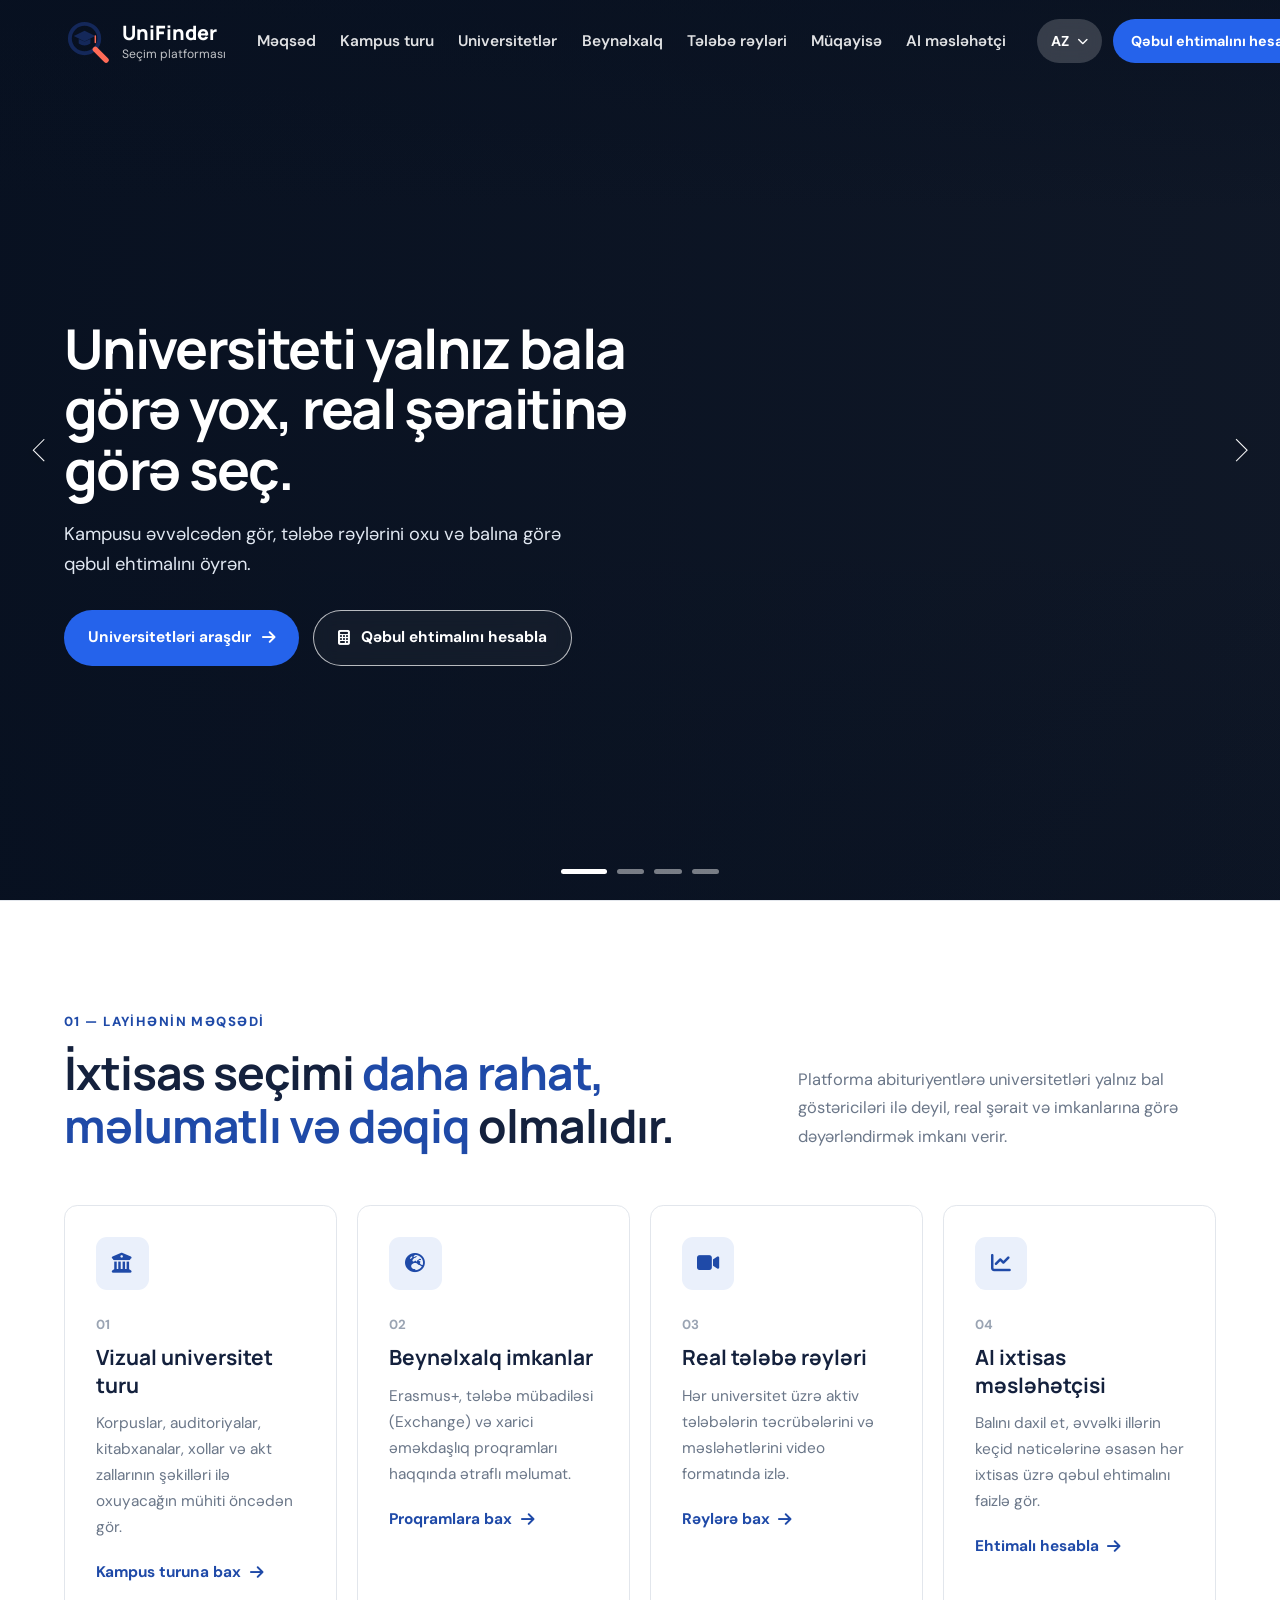
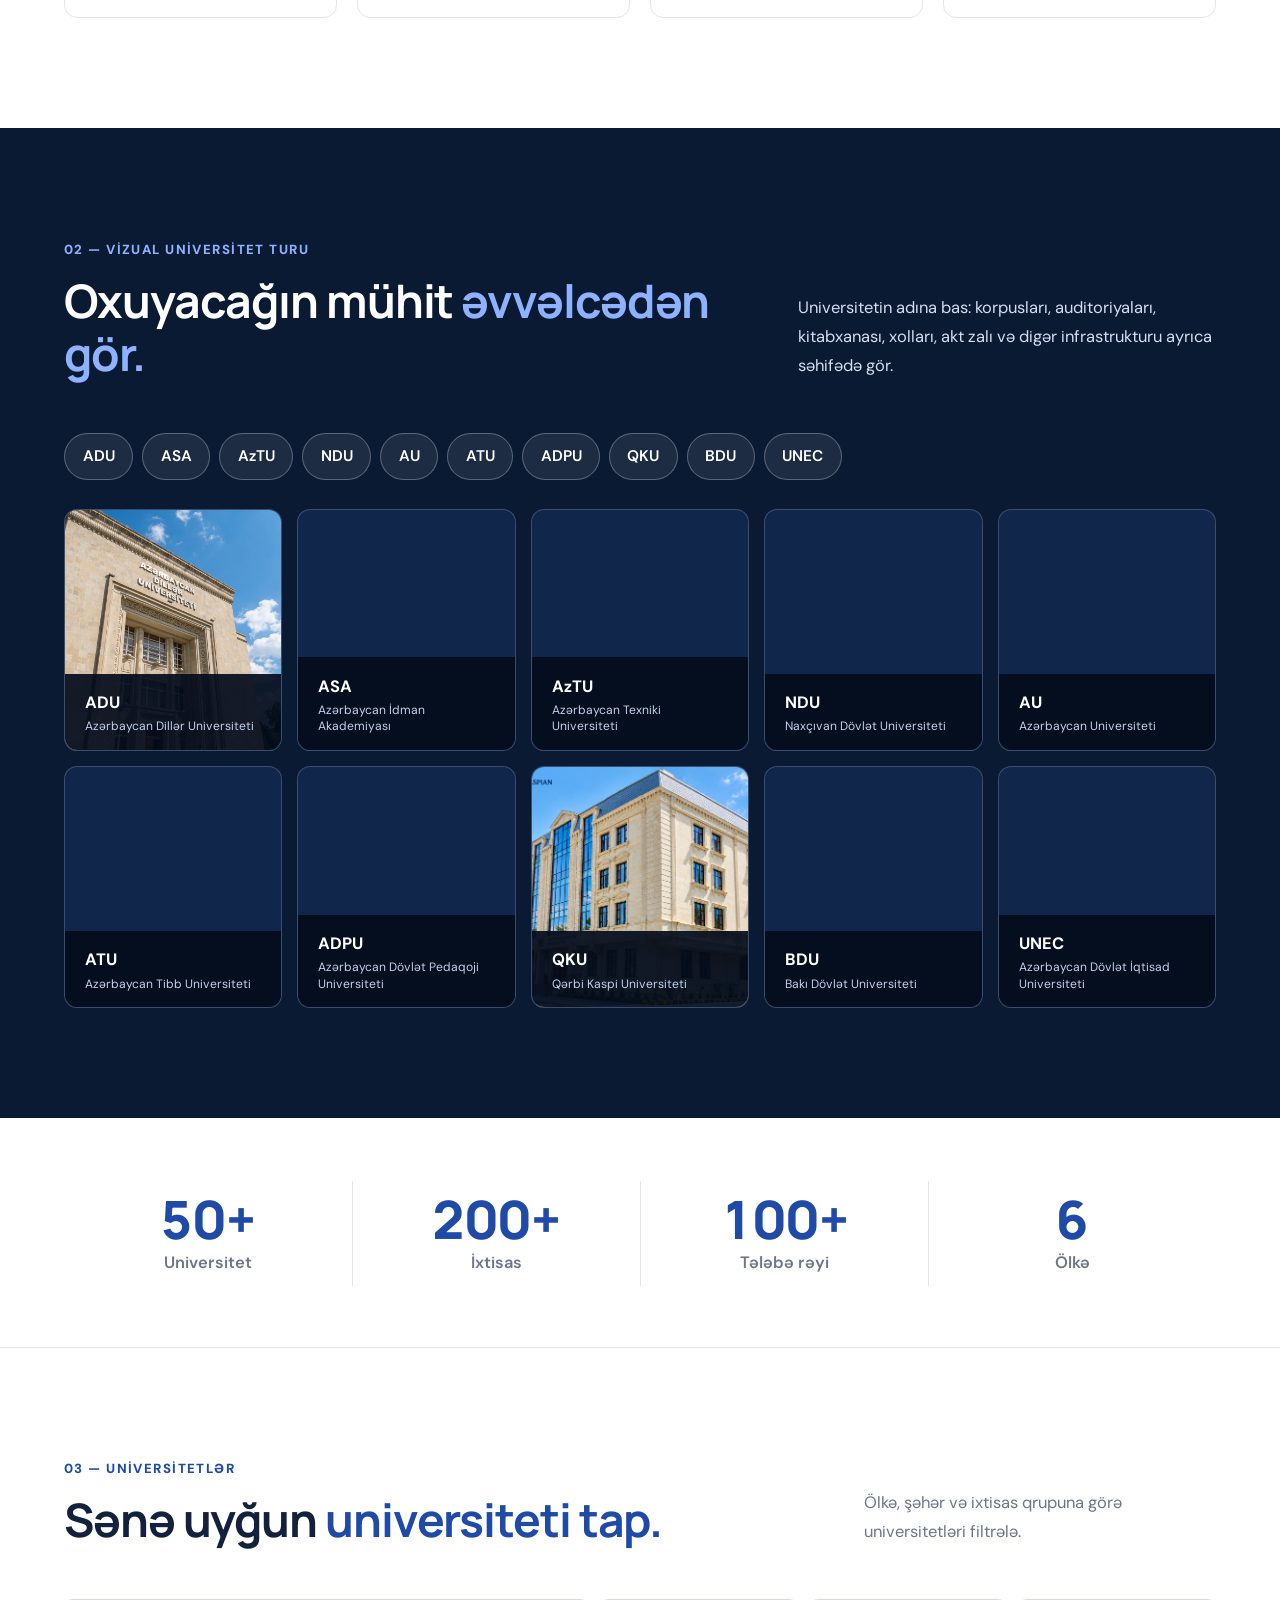
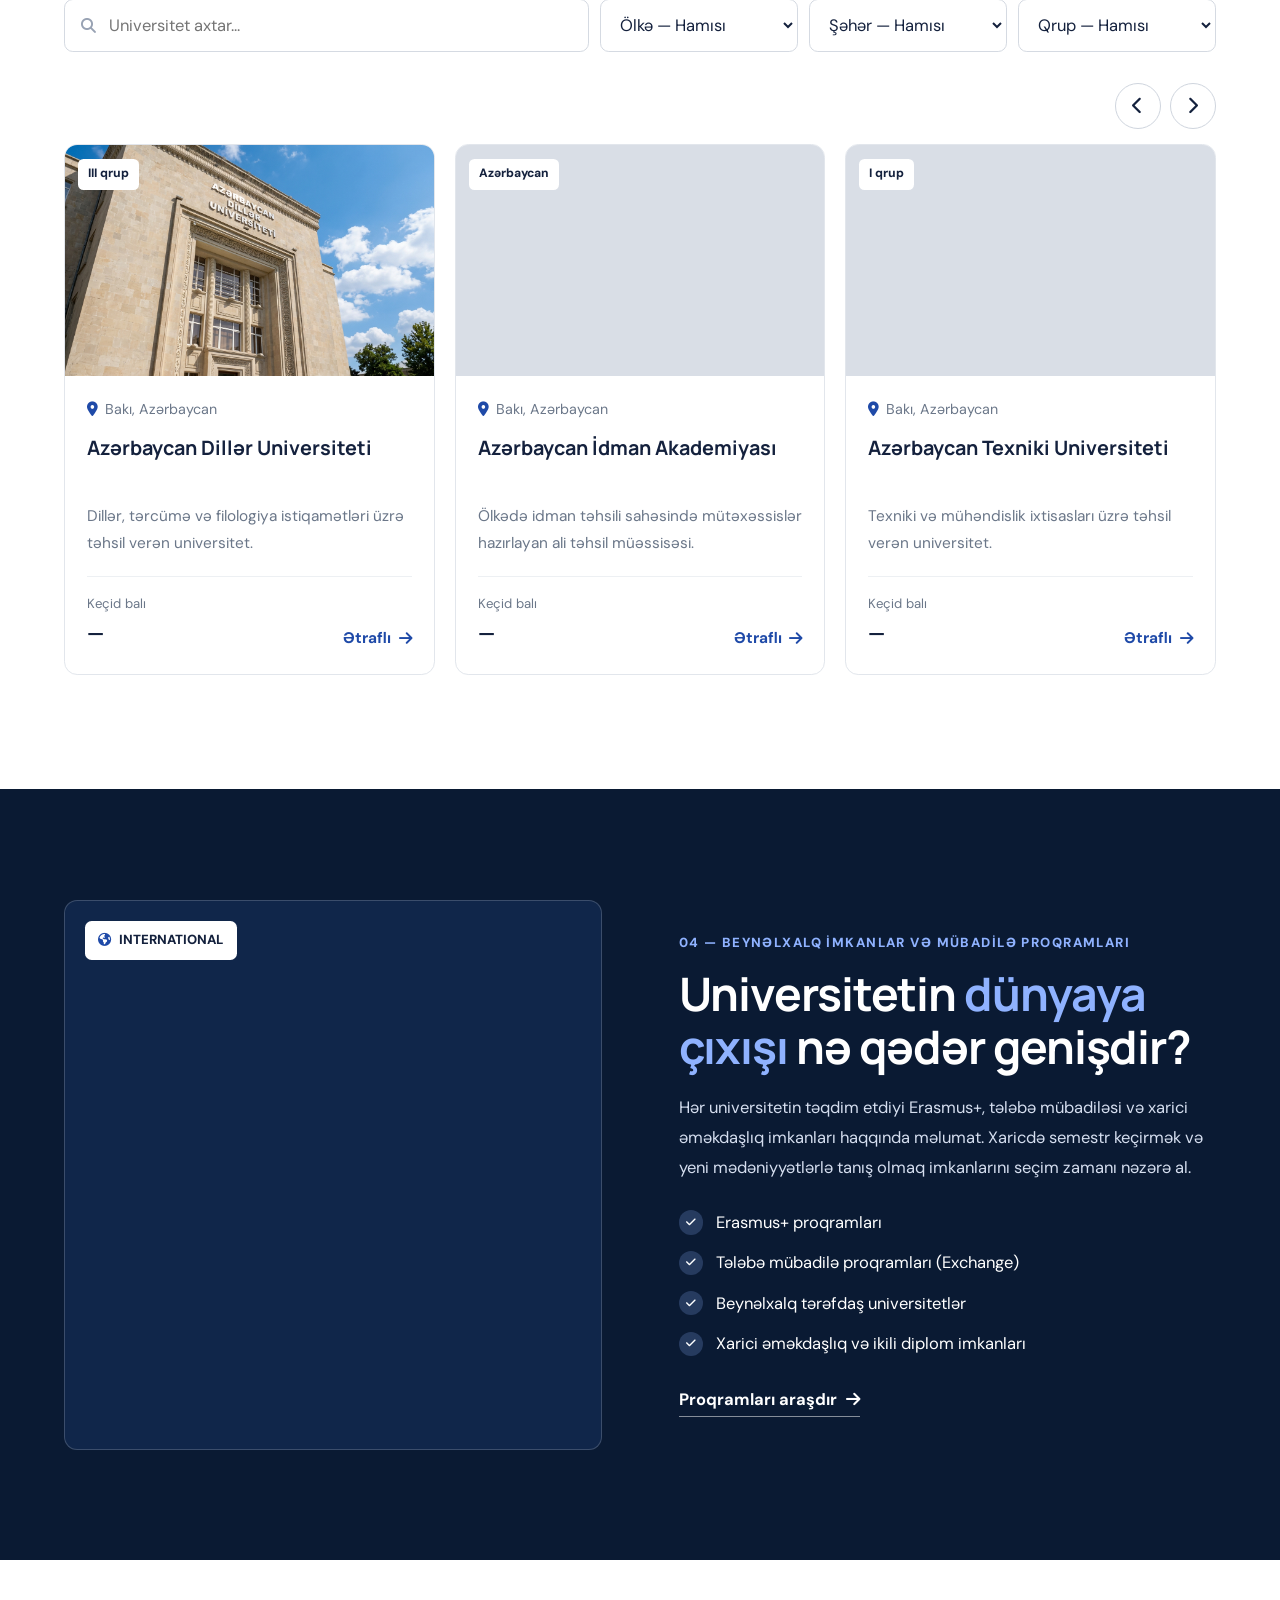
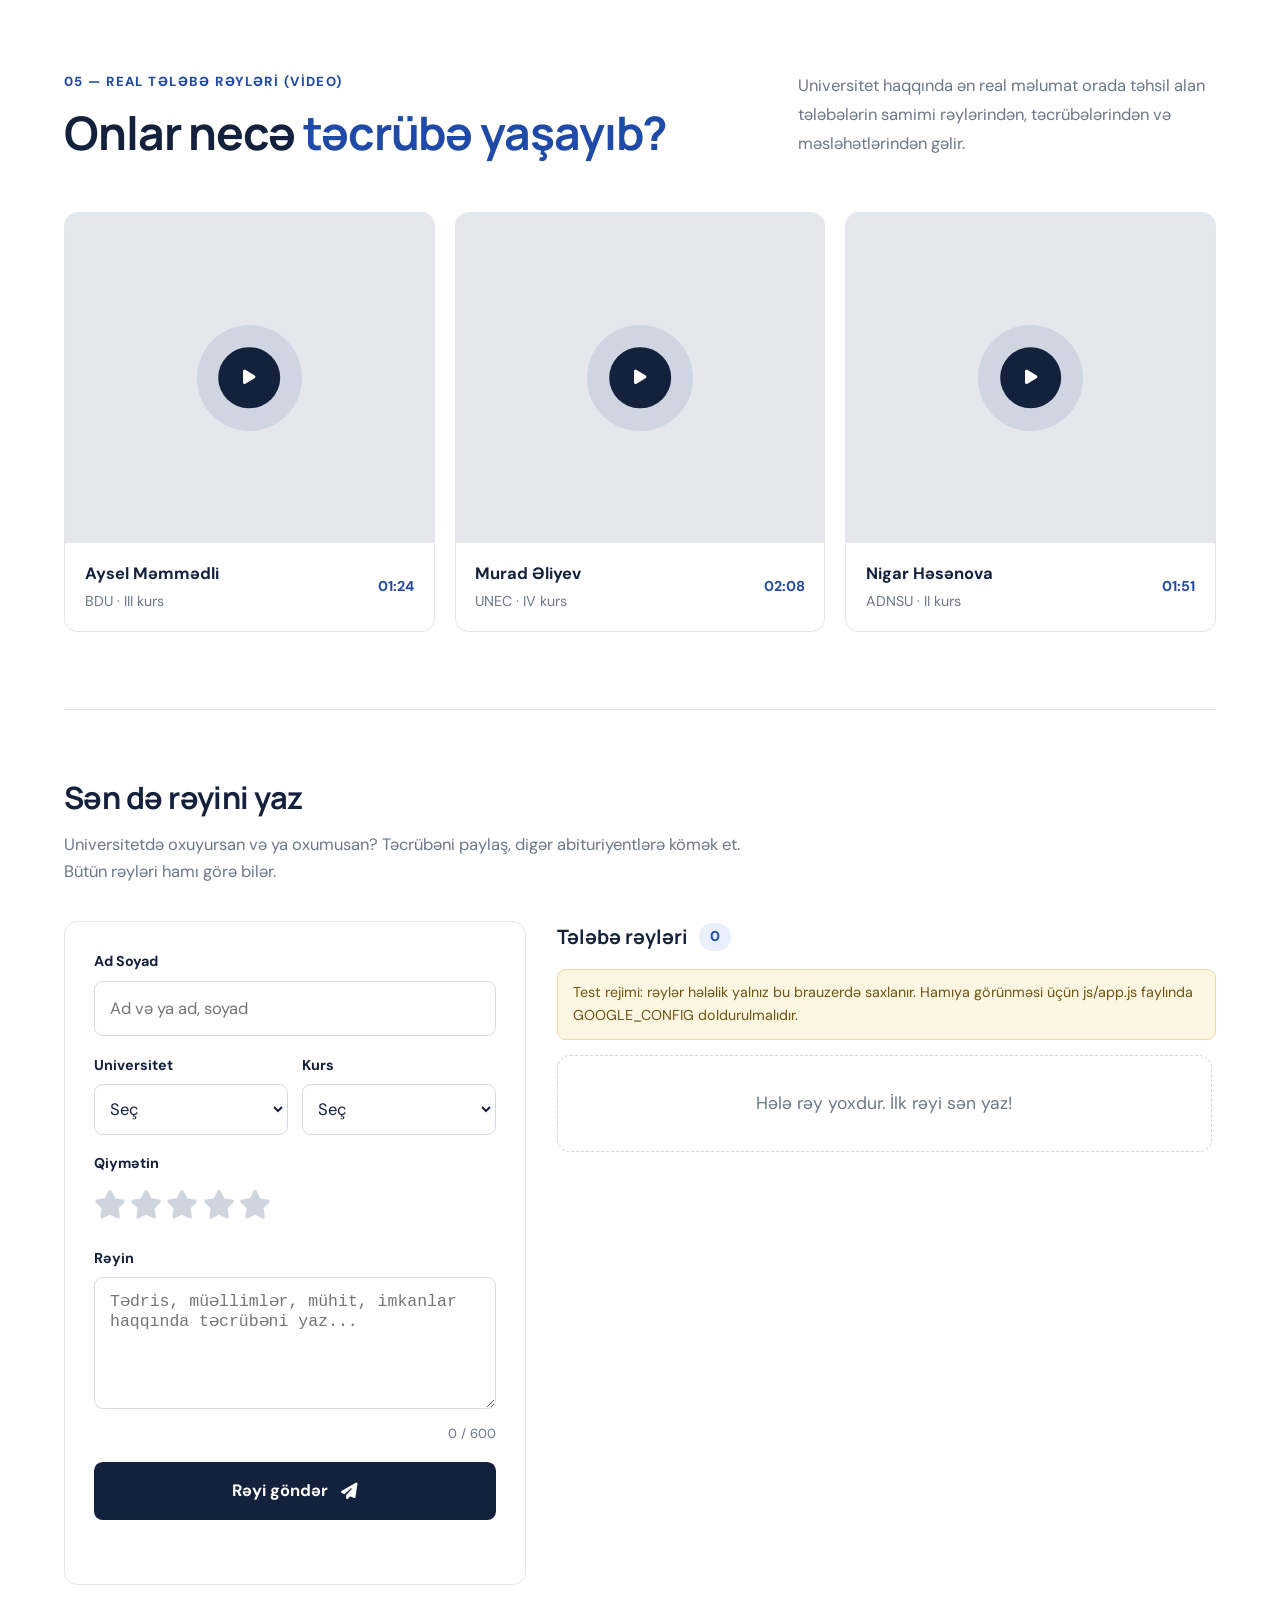
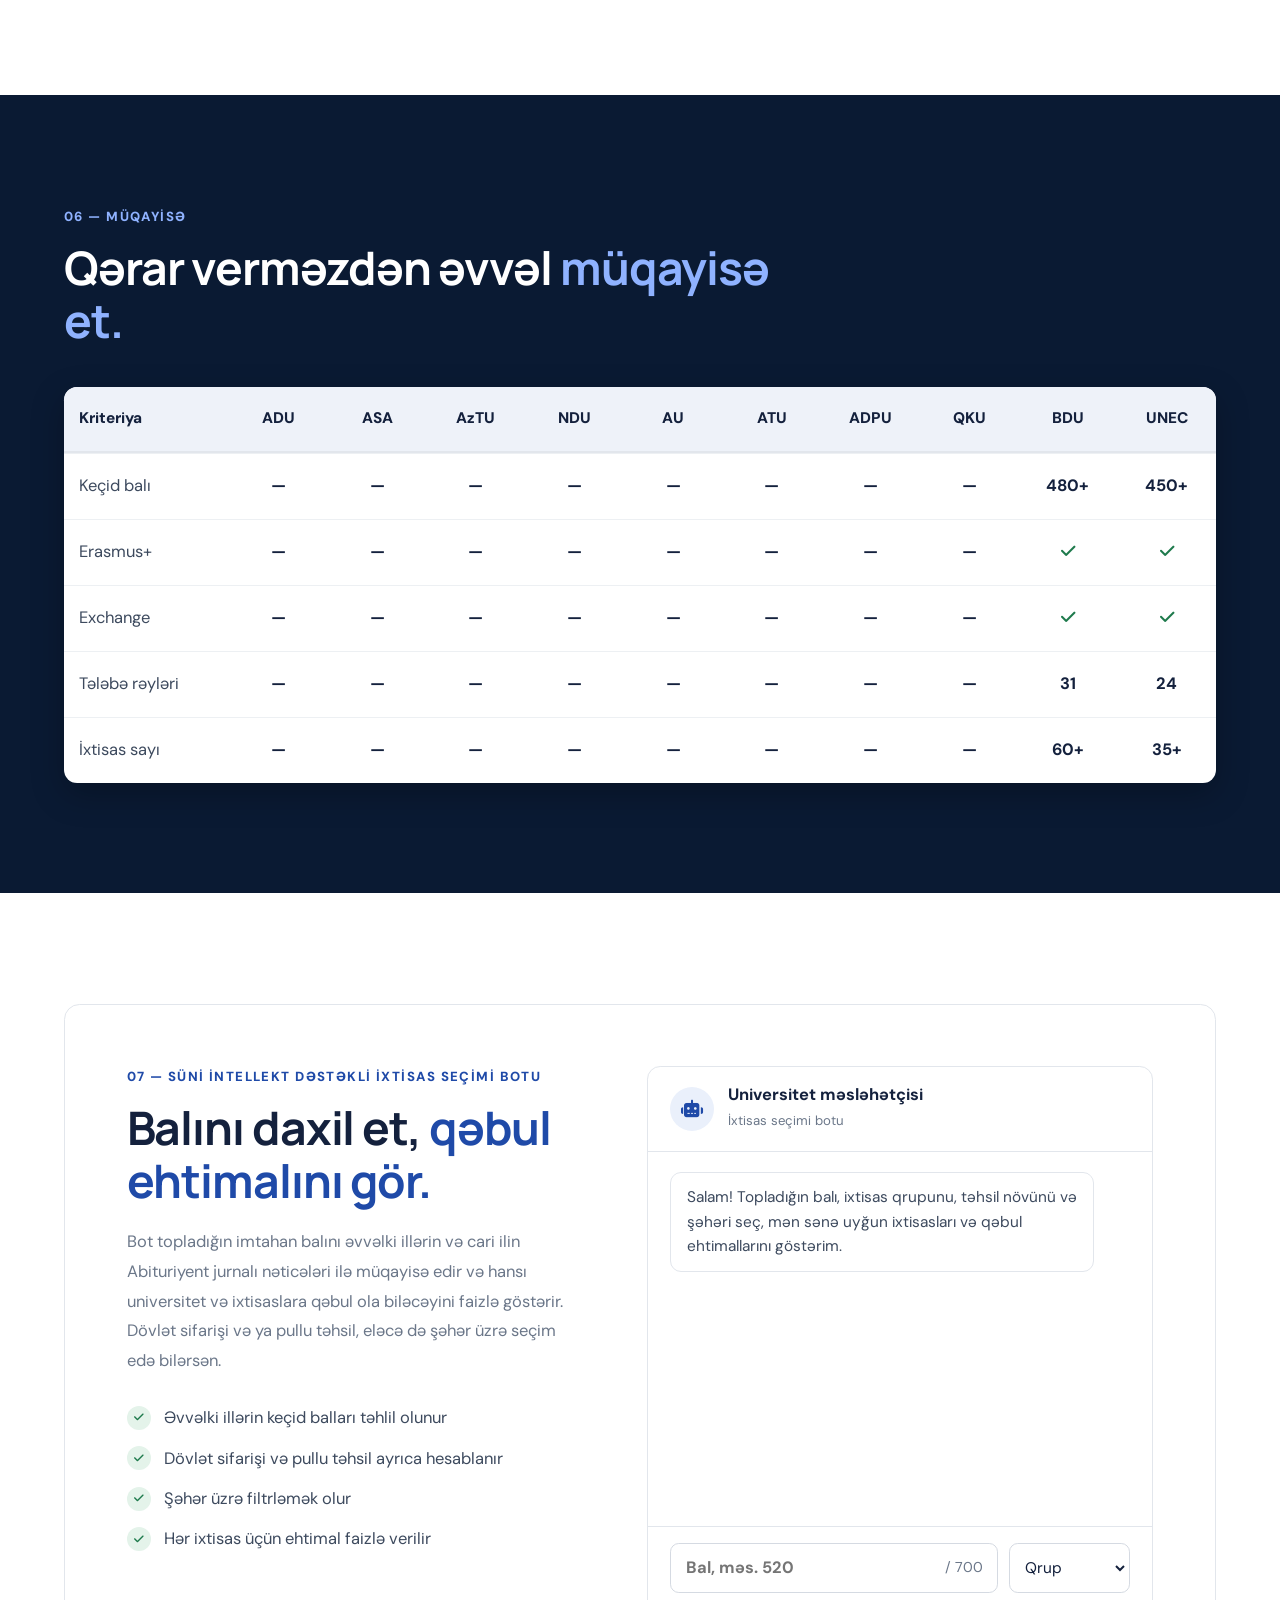
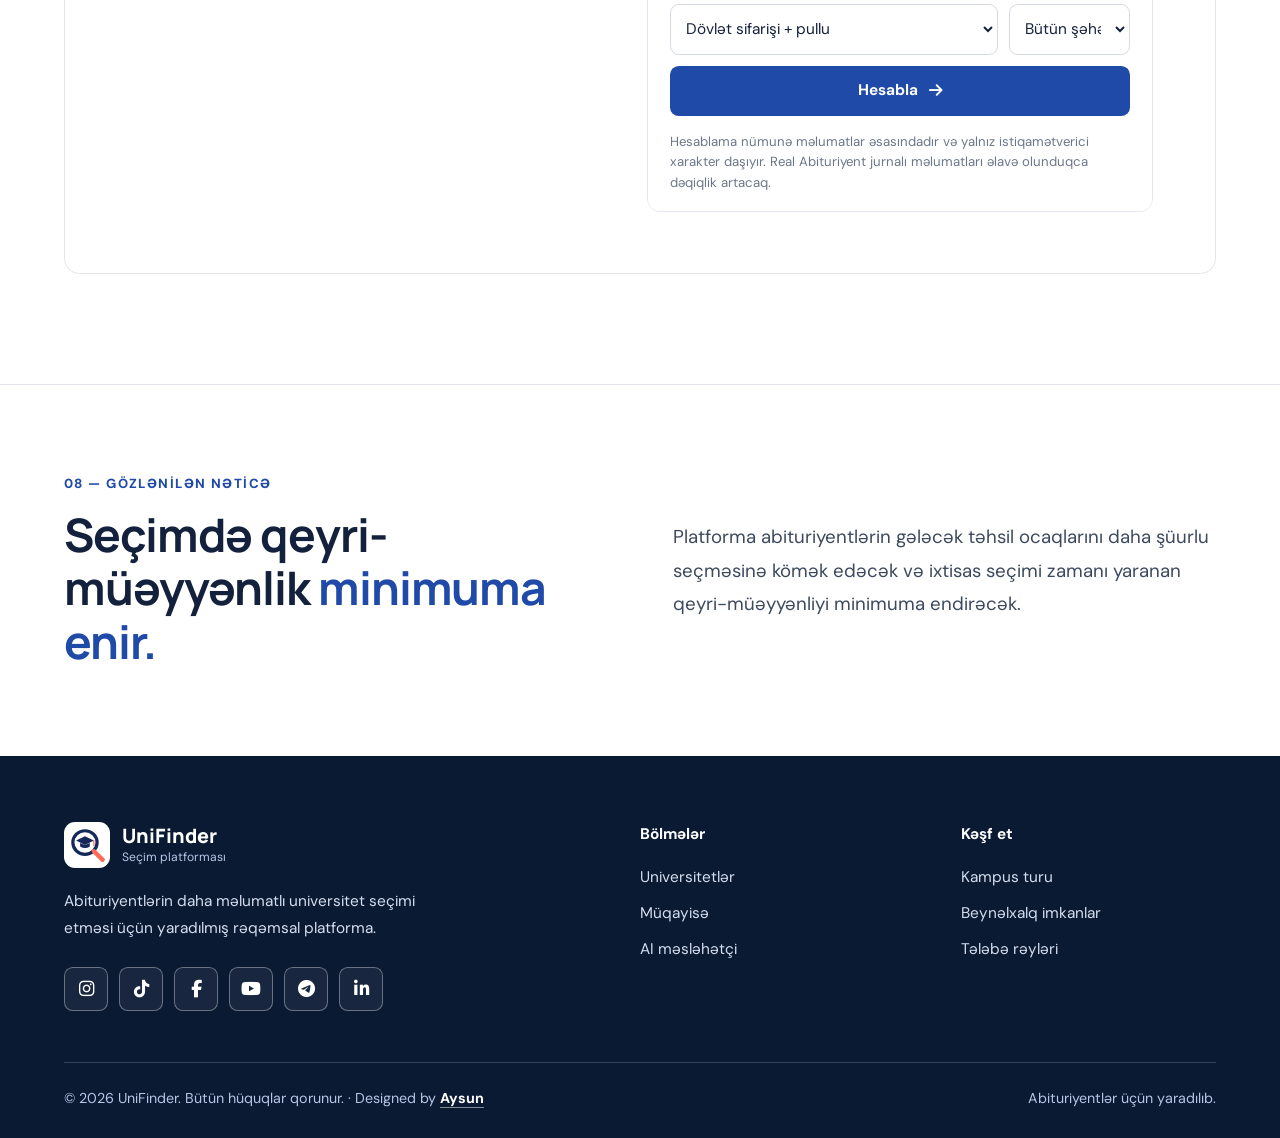
==== index.html @ 10422f90 "qku silindi herodan" ====
<!DOCTYPE html>
<html lang="az">

<head>
    <meta charset="UTF-8">
    <meta name="viewport" content="width=device-width, initial-scale=1.0">
    <title>UniFinder — Abituriyentlər üçün universitet seçimi platforması</title>
    <meta name="description"
        content="UniFinder: universitetləri kampus, beynəlxalq imkanlar və tələbə rəyləri ilə tanıyın, balınıza görə qəbul ehtimalını hesablayın.">
    <link rel="icon" type="image/svg+xml" href="images/icon.svg">
    <link rel="preconnect" href="https://fonts.googleapis.com">
    <link rel="preconnect" href="https://fonts.gstatic.com" crossorigin>
    <link
        href="https://fonts.googleapis.com/css2?family=DM+Sans:wght@400;500;600;700&family=Manrope:wght@600;700;800&display=swap"
        rel="stylesheet">
    <link rel="stylesheet" href="https://cdnjs.cloudflare.com/ajax/libs/font-awesome/6.6.0/css/all.min.css">
    <link rel="stylesheet" href="css/style.css">

</head>

<body class="home">
    <header class="navbar">
        <div class="container nav-inner">
            <a href="#top" class="logo" aria-label="UniFinder">
                <img class="logo-icon" src="images/icon.svg" alt="UniFinder" width="42" height="42">
                <div class="logo-name">
                    <strong>UniFinder</strong>
                    <span>Seçim platforması</span>
                </div>
            </a>

            <nav class="nav-menu" id="navMenu">
                <a href="#goal">Məqsəd</a>
                <a href="#tour">Kampus turu</a>
                <a href="#universities">Universitetlər</a>
                <a href="#international">Beynəlxalq</a>
                <a href="#students">Tələbə rəyləri</a>
                <a href="#compare">Müqayisə</a>
                <a href="#advisor">AI məsləhətçi</a>
            </nav>

            <div class="nav-right">
                <div class="language">
                    <button class="language-button" type="button" aria-haspopup="true" aria-expanded="false">AZ <i
                            class="fa-solid fa-chevron-down"></i></button>
                    <div class="language-menu">
                        <button class="selected" type="button"><b>AZ</b> Azərbaycan dili</button>
                        <button type="button"><b>RU</b> Русский</button>
                        <button type="button"><b>EN</b> English</button>
                    </div>
                </div>
                <a href="#advisor" class="nav-button">Qəbul ehtimalını hesabla</a>
                <button class="mobile-button" id="mobileButton" type="button" aria-label="Menyu"><i
                        class="fa-solid fa-bars"></i></button>
            </div>
    </header>
    <main id="top">


        <section class="hero-slider" id="mainHero" aria-label="Əsas slayd">

            <div class="hs-slide active">
                
                    <source src="images/slaydvideo.mp4" type="video/mp4">
                </video>
                <div class="container hs-text">
                    <h1>Universiteti yalnız bala görə yox, real şəraitinə görə seç.</h1>
                    <p>Kampusu əvvəlcədən gör, tələbə rəylərini oxu və balına görə qəbul ehtimalını öyrən.</p>
                    <div class="hs-actions">
                        <a class="hs-btn" href="#universities">Universitetləri araşdır <i
                                class="fa-solid fa-arrow-right"></i></a>
                        <a class="hs-btn ghost" href="#advisor"><i class="fa-solid fa-calculator"></i> Qəbul ehtimalını
                            hesabla</a>
                    </div>
                </div>
            </div>

            <div class="hs-slide">
                <img src="images/bdu.png" alt="" loading="lazy">
                <div class="container hs-text">
                    <h1>Oxuyacağın mühiti əvvəlcədən gör.</h1>
                    <p>Korpuslar, auditoriyalar, kitabxanalar və akt zalları universitet səhifələrində.</p>
                    <div class="hs-actions">
                        <a class="hs-btn" href="#tour">Kampus turuna bax</a>
                    </div>
                </div>
            </div>

            <div class="hs-slide">
                <img src="images/beynelxalq.png" alt="" loading="lazy">
                <div class="container hs-text">
                    <h1>Universitetin dünyaya çıxışı nə qədər genişdir?</h1>
                    <p>Erasmus+, mübadilə və xarici əməkdaşlıq imkanlarını seçimdən əvvəl müqayisə et.</p>
                    <div class="hs-actions">
                        <a class="hs-btn" href="#international">Beynəlxalq imkanlar</a>
                        <a class="hs-btn ghost" href="#compare">Müqayisə et</a>
                    </div>
                </div>
            </div>

            <div class="hs-slide">
                <img src="images/unec.png" alt="" loading="lazy">
                <div class="container hs-text">
                    <h1>Balını daxil et, qəbul ehtimalını gör.</h1>
                    <p>Əvvəlki illərin keçid ballarına əsasən hər ixtisas üzrə ehtimal faizlə göstərilir.</p>
                    <div class="hs-actions">
                        <a class="hs-btn" href="#advisor">Ehtimalı hesabla</a>
                    </div>
                </div>
            </div>

            <button class="hs-arrow prev" type="button" aria-label="Əvvəlki"><i
                    class="fa-solid fa-chevron-left"></i></button>
            <button class="hs-arrow next" type="button" aria-label="Növbəti"><i
                    class="fa-solid fa-chevron-right"></i></button>
            <div class="hs-dots">
                <button type="button" aria-label="Slayd 1" class="active"></button>
                <button type="button" aria-label="Slayd 2"></button>
                <button type="button" aria-label="Slayd 3"></button>
                <button type="button" aria-label="Slayd 4"></button>
            </div>
        </section>



        <section class="goal" id="goal">
            <div class="container">
                <div class="section-heading">
                    <div>
                        <span class="section-label">01 — LAYİHƏNİN MƏQSƏDİ</span>
                        <h2>İxtisas seçimi <span>daha rahat, məlumatlı və dəqiq</span> olmalıdır.</h2>
                    </div>
                    <p>Platforma abituriyentlərə universitetləri yalnız bal göstəriciləri ilə deyil, real şərait və
                        imkanlarına görə dəyərləndirmək imkanı verir.</p>
                </div>

                <div class="feature-grid">
                    <article class="feature-card">
                        <div class="feature-icon"><i class="fa-solid fa-building-columns"></i></div>
                        <span class="feature-number-simple">01</span>
                        <h3>Vizual universitet turu</h3>
                        <p>Korpuslar, auditoriyalar, kitabxanalar, xollar və akt zallarının şəkilləri ilə oxuyacağın
                            mühiti öncədən gör.</p>
                        <a href="#tour">Kampus turuna bax <i class="fa-solid fa-arrow-right"></i></a>
                    </article>
                    <article class="feature-card">
                        <div class="feature-icon"><i class="fa-solid fa-earth-europe"></i></div>
                        <span class="feature-number-simple">02</span>
                        <h3>Beynəlxalq imkanlar</h3>
                        <p>Erasmus+, tələbə mübadiləsi (Exchange) və xarici əməkdaşlıq proqramları haqqında ətraflı
                            məlumat.</p>
                        <a href="#international">Proqramlara bax <i class="fa-solid fa-arrow-right"></i></a>
                    </article>
                    <article class="feature-card">
                        <div class="feature-icon"><i class="fa-solid fa-video"></i></div>
                        <span class="feature-number-simple">03</span>
                        <h3>Real tələbə rəyləri</h3>
                        <p>Hər universitet üzrə aktiv tələbələrin təcrübələrini və məsləhətlərini video formatında izlə.
                        </p>
                        <a href="#students">Rəylərə bax <i class="fa-solid fa-arrow-right"></i></a>
                    </article>
                    <article class="feature-card">
                        <div class="feature-icon"><i class="fa-solid fa-chart-line"></i></div>
                        <span class="feature-number-simple">04</span>
                        <h3>AI ixtisas məsləhətçisi</h3>
                        <p>Balını daxil et, əvvəlki illərin keçid nəticələrinə əsasən hər ixtisas üzrə qəbul ehtimalını
                            faizlə gör.</p>
                        <a href="#advisor">Ehtimalı hesabla <i class="fa-solid fa-arrow-right"></i></a>
                    </article>
                </div>
            </div>
        </section>


        <!-- CAMPUS TOUR -->
        <section class="tour" id="tour">
            <div class="container">
                <div class="section-heading">
                    <div>
                        <span class="section-label">02 — VİZUAL UNİVERSİTET TURU</span>
                        <h2>Oxuyacağın mühit <span>əvvəlcədən gör.</span></h2>
                    </div>
                    <p>Universitetin adına bas: korpusları, auditoriyaları, kitabxanası, xolları, akt zalı və digər
                        infrastrukturu ayrıca səhifədə gör.</p>
                </div>

                <!-- Üstdəki ad düymələri -->
                <div class="tour-tabs">
                    <a href="adu.html">ADU</a>
                    <a href="asa.html">ASA</a>
                    <a href="aztu.html">AzTU</a>
                    <a href="ndu.html">NDU</a>
                    <a href="au.html">AU</a>
                    <a href="atu.html">ATU</a>
                    <a href="adpu.html">ADPU</a>
                    <a href="qku.html">QKU</a>
                    <a href="bdu.html">BDU</a>
                    <a href="unec.html">UNEC</a>
                </div>

                <!-- Kartlar -->
                <div class="tour-grid">
                    <a class="tour-item" href="adu.html">
                        <img src="images/adu.png" alt="ADU" loading="lazy" onerror="this.classList.add('missing')">
                        <figcaption><strong>ADU</strong><span>Azərbaycan Dillər Universiteti</span></figcaption>
                    </a>
                    <a class="tour-item" href="asa.html">
                        <img src="images/asa.png" alt="ASA" loading="lazy" onerror="this.classList.add('missing')">
                        <figcaption><strong>ASA</strong><span>Azərbaycan İdman Akademiyası</span></figcaption>
                    </a>
                    <a class="tour-item" href="aztu.html">
                        <img src="images/aztu.png" alt="AzTU" loading="lazy" onerror="this.classList.add('missing')">
                        <figcaption><strong>AzTU</strong><span>Azərbaycan Texniki Universiteti</span></figcaption>
                    </a>
                    <a class="tour-item" href="ndu.html">
                        <img src="images/ndu.png" alt="NDU" loading="lazy" onerror="this.classList.add('missing')">
                        <figcaption><strong>NDU</strong><span>Naxçıvan Dövlət Universiteti</span></figcaption>
                    </a>
                    <a class="tour-item" href="au.html">
                        <img src="images/au.png" alt="AU" loading="lazy" onerror="this.classList.add('missing')">
                        <figcaption><strong>AU</strong><span>Azərbaycan Universiteti</span></figcaption>
                    </a>
                    <a class="tour-item" href="atu.html">
                        <img src="images/atu.png" alt="ATU" loading="lazy" onerror="this.classList.add('missing')">
                        <figcaption><strong>ATU</strong><span>Azərbaycan Tibb Universiteti</span></figcaption>
                    </a>
                    <a class="tour-item" href="adpu.html">
                        <img src="images/adpu.png" alt="ADPU" loading="lazy" onerror="this.classList.add('missing')">
                        <figcaption><strong>ADPU</strong><span>Azərbaycan Dövlət Pedaqoji Universiteti</span>
                        </figcaption>
                    </a>
                    <a class="tour-item" href="qku.html">
                        <img src="images/qku.png" alt="QKU" loading="lazy" onerror="this.classList.add('missing')">
                        <figcaption><strong>QKU</strong><span>Qərbi Kaspi Universiteti</span></figcaption>
                    </a>
                    <a class="tour-item" href="bdu.html">
                        <img src="images/bdu.png" alt="BDU" loading="lazy" onerror="this.classList.add('missing')">
                        <figcaption><strong>BDU</strong><span>Bakı Dövlət Universiteti</span></figcaption>
                    </a>
                    <a class="tour-item" href="unec.html">
                        <img src="images/unec.png" alt="UNEC" loading="lazy" onerror="this.classList.add('missing')">
                        <figcaption><strong>UNEC</strong><span>Azərbaycan Dövlət İqtisad Universiteti</span>
                        </figcaption>
                    </a>
                </div>

                <div id="tourTabs" hidden></div>
                <div id="tourGrid" hidden></div>


            </div>
        </section>



        <section class="stats-band">
            <div class="container">
                <div class="counters" id="counters">
                    <div class="stat-item"><strong><span data-count="50"
                                data-suffix="+">0</span></strong><span>Universitet</span></div>
                    <div class="stat-item"><strong><span data-count="200"
                                data-suffix="+">0</span></strong><span>İxtisas</span></div>
                    <div class="stat-item"><strong><span data-count="100" data-suffix="+">0</span></strong><span>Tələbə
                            rəyi</span></div>
                    <div class="stat-item"><strong><span data-count="6"
                                data-suffix="">0</span></strong><span>Ölkə</span></div>
                </div>
            </div>
        </section>


        <!-- UNIVERSITIES -->
        <section class="universities" id="universities">
            <div class="container">
                <div class="section-heading universities-heading">
                    <div>
                        <span class="section-label">03 — UNİVERSİTETLƏR</span>
                        <h2>Sənə uyğun <span>universiteti tap.</span></h2>
                    </div>
                    <p>Ölkə, şəhər və ixtisas qrupuna görə universitetləri filtrələ.</p>
                </div>

                <div class="filter-bar">
                    <div class="search-box">
                        <i class="fa-solid fa-magnifying-glass"></i>
                        <input type="text" id="searchInput" placeholder="Universitet axtar..."
                            aria-label="Universitet axtar">
                    </div>
                    <select id="countryFilter" aria-label="Ölkə"></select>
                    <select id="cityFilter" aria-label="Şəhər"></select>
                    <select id="groupFilter" aria-label="Qrup">
                        <option value="">Qrup — Hamısı</option>
                        <option value="I">I qrup</option>
                        <option value="II">II qrup</option>
                        <option value="III">III qrup</option>
                        <option value="IV">IV qrup</option>
                    </select>
                </div>

                <div class="slider">
                    <div class="slider-controls">
                        <button class="slider-btn" type="button" data-dir="prev" aria-label="Əvvəlki"><i
                                class="fa-solid fa-chevron-left"></i></button>
                        <button class="slider-btn" type="button" data-dir="next" aria-label="Növbəti"><i
                                class="fa-solid fa-chevron-right"></i></button>
                    </div>
                    <div class="uni-track" id="uniTrack"></div>
                </div>

                <div class="empty-result" id="emptyResult">
                    <i class="fa-solid fa-magnifying-glass"></i>
                    <h3>Universitet tapılmadı</h3>
                    <p>Axtarış və ya filtr seçimlərini dəyiş.</p>
                </div>
            </div>
        </section>


        <!-- INTERNATIONAL -->
        <section class="international" id="international">
            <div class="container international-grid">
                <div class="international-image">
                    <img src="images/beynelxalq.png" alt="Beynəlxalq tələbələr" loading="lazy">
                    <div class="international-label"><i class="fa-solid fa-earth-americas"></i> INTERNATIONAL</div>
                </div>

                <div class="international-content">
                    <span class="section-label">04 — BEYNƏLXALQ İMKANLAR VƏ MÜBADİLƏ PROQRAMLARI</span>
                    <h2>Universitetin <span>dünyaya çıxışı</span> nə qədər genişdir?</h2>
                    <p>Hər universitetin təqdim etdiyi Erasmus+, tələbə mübadiləsi və xarici əməkdaşlıq imkanları
                        haqqında məlumat. Xaricdə semestr keçirmək və yeni mədəniyyətlərlə tanış olmaq imkanlarını seçim
                        zamanı nəzərə al.</p>
                    <div class="international-list">
                        <div><i class="fa-solid fa-check"></i><span>Erasmus+ proqramları</span></div>
                        <div><i class="fa-solid fa-check"></i><span>Tələbə mübadilə proqramları (Exchange)</span></div>
                        <div><i class="fa-solid fa-check"></i><span>Beynəlxalq tərəfdaş universitetlər</span></div>
                        <div><i class="fa-solid fa-check"></i><span>Xarici əməkdaşlıq və ikili diplom imkanları</span>
                        </div>
                    </div>
                    <a href="#international" class="text-button">Proqramları araşdır <i
                            class="fa-solid fa-arrow-right"></i></a>
                </div>
            </div>
        </section>


        <!-- STUDENTS -->
        <section class="students" id="students">
            <div class="container">
                <div class="section-heading">
                    <div>
                        <span class="section-label">05 — REAL TƏLƏBƏ RƏYLƏRİ (VİDEO)</span>
                        <h2>Onlar necə <span>təcrübə yaşayıb?</span></h2>
                    </div>
                    <p>Universitet haqqında ən real məlumat orada təhsil alan tələbələrin samimi rəylərindən,
                        təcrübələrindən və məsləhətlərindən gəlir.</p>
                </div>

                <div class="student-grid">
                    <article class="student-card">
                        <div class="student-photo">
                            <div class="avatar">AM</div>
                            <button class="play-button" type="button" aria-label="Videonu oxut"><i
                                    class="fa-solid fa-play"></i></button>
                        </div>
                        <div class="student-info">
                            <div><strong>Aysel Məmmədli</strong><span>BDU · III kurs</span></div>
                            <span class="video-time">01:24</span>
                        </div>
                    </article>
                    <article class="student-card">
                        <div class="student-photo">
                            <div class="avatar">MƏ</div>
                            <button class="play-button" type="button" aria-label="Videonu oxut"><i
                                    class="fa-solid fa-play"></i></button>
                        </div>
                        <div class="student-info">
                            <div><strong>Murad Əliyev</strong><span>UNEC · IV kurs</span></div>
                            <span class="video-time">02:08</span>
                        </div>
                    </article>
                    <article class="student-card">
                        <div class="student-photo">
                            <div class="avatar">NH</div>
                            <button class="play-button" type="button" aria-label="Videonu oxut"><i
                                    class="fa-solid fa-play"></i></button>
                        </div>
                        <div class="student-info">
                            <div><strong>Nigar Həsənova</strong><span>ADNSU · II kurs</span></div>
                            <span class="video-time">01:51</span>
                        </div>
                    </article>
                </div>

                <!-- REVIEWS -->
                <div class="reviews" id="reviews">
                    <div class="reviews-head">
                        <h3>Sən də rəyini yaz</h3>
                        <p>Universitetdə oxuyursan və ya oxumusan? Təcrübəni paylaş, digər abituriyentlərə kömək et.
                            Bütün rəyləri hamı görə bilər.</p>
                    </div>

                    <div class="reviews-grid">
                        <form class="review-form" id="reviewForm" novalidate>
                            <div class="field">
                                <label for="rvName">Ad Soyad</label>
                                <input type="text" id="rvName" maxlength="40" placeholder="Ad və ya ad, soyad" required>
                            </div>

                            <div class="field-row">
                                <div class="field">
                                    <label for="rvUni">Universitet</label>
                                    <select id="rvUni" required>
                                        <option value="">Seç</option>
                                    </select>
                                </div>
                                <div class="field">
                                    <label for="rvCourse">Kurs</label>
                                    <select id="rvCourse" required>
                                        <option value="">Seç</option>
                                        <option>I kurs</option>
                                        <option>II kurs</option>
                                        <option>III kurs</option>
                                        <option>IV kurs</option>
                                        <option>Magistr</option>
                                        <option>Məzun</option>
                                    </select>
                                </div>
                            </div>

                            <div class="field">
                                <span class="label">Qiymətin</span>
                                <div class="stars-input" role="radiogroup" aria-label="Qiymət">
                                    <input type="radio" name="rvRating" id="st5" value="5"><label for="st5" title="5"><i
                                            class="fa-solid fa-star"></i></label>
                                    <input type="radio" name="rvRating" id="st4" value="4"><label for="st4" title="4"><i
                                            class="fa-solid fa-star"></i></label>
                                    <input type="radio" name="rvRating" id="st3" value="3"><label for="st3" title="3"><i
                                            class="fa-solid fa-star"></i></label>
                                    <input type="radio" name="rvRating" id="st2" value="2"><label for="st2" title="2"><i
                                            class="fa-solid fa-star"></i></label>
                                    <input type="radio" name="rvRating" id="st1" value="1"><label for="st1" title="1"><i
                                            class="fa-solid fa-star"></i></label>
                                </div>
                            </div>

                            <div class="field">
                                <label for="rvText">Rəyin</label>
                                <textarea id="rvText" rows="5" maxlength="600"
                                    placeholder="Tədris, müəllimlər, mühit, imkanlar haqqında təcrübəni yaz..."
                                    required></textarea>
                                <small class="counter"><span id="rvCount">0</span> / 600</small>
                            </div>

                            <input type="text" id="rvWebsite" class="hp" tabindex="-1" autocomplete="off"
                                aria-hidden="true">

                            <button type="submit" class="primary-button submit-review" id="rvSubmit">Rəyi göndər <i
                                    class="fa-solid fa-paper-plane"></i></button>
                            <p class="form-msg" id="rvMsg" role="status"></p>
                        </form>

                        <div class="review-feed">
                            <div class="feed-head">
                                <strong>Tələbə rəyləri</strong>
                                <span id="reviewCount">0</span>
                            </div>
                            <div class="mode-notice" id="reviewNotice" hidden></div>
                            <div class="review-list" id="reviewList">
                                <p class="feed-empty">Hələ rəy yoxdur. İlk rəyi sən yaz!</p>
                            </div>
                        </div>
                    </div>
                </div>
            </div>
        </section>


        <!-- COMPARISON (cədvəl js/home-extra.js-dən gəlir) -->
        <section class="compare-section" id="compare">
            <div class="container">
                <div class="compare-intro">
                    <span class="section-label">06 — MÜQAYİSƏ</span>
                    <h2>Qərar verməzdən əvvəl <span>müqayisə et.</span></h2>
                </div>

                <div class="comparison-box" id="compareBox"></div>
            </div>
        </section>


        <!-- AI ADVISOR -->
        <section class="advisor" id="advisor">
            <div class="container">
                <div class="advisor-box">

                    <div class="advisor-intro">
                        <span class="section-label">07 — SÜNİ İNTELLEKT DƏSTƏKLİ İXTİSAS SEÇİMİ BOTU</span>
                        <h2>Balını daxil et, <span>qəbul ehtimalını gör.</span></h2>
                        <p>Bot topladığın imtahan balını əvvəlki illərin və cari ilin Abituriyent jurnalı nəticələri ilə
                            müqayisə edir və hansı universitet və ixtisaslara qəbul ola biləcəyini faizlə göstərir.
                            Dövlət sifarişi və ya pullu təhsil, eləcə də şəhər üzrə seçim edə bilərsən.</p>
                        <ul class="advisor-points">
                            <li><i class="fa-solid fa-check"></i> Əvvəlki illərin keçid balları təhlil olunur</li>
                            <li><i class="fa-solid fa-check"></i> Dövlət sifarişi və pullu təhsil ayrıca hesablanır</li>
                            <li><i class="fa-solid fa-check"></i> Şəhər üzrə filtrləmək olur</li>
                            <li><i class="fa-solid fa-check"></i> Hər ixtisas üçün ehtimal faizlə verilir</li>
                        </ul>
                    </div>

                    <div class="chat" aria-live="polite">
                        <div class="chat-head">
                            <div class="chat-avatar"><i class="fa-solid fa-robot"></i></div>
                            <div><strong>Universitet məsləhətçisi</strong><span>İxtisas seçimi botu</span></div>
                        </div>

                        <div class="chat-body" id="chatBody">
                            <div class="msg bot">Salam! Topladığın balı, ixtisas qrupunu, təhsil növünü və şəhəri seç,
                                mən sənə uyğun ixtisasları və qəbul ehtimallarını göstərim.</div>
                        </div>

                        <form class="chat-form" id="advisorForm">
                            <div class="chat-fields">
                                <div class="score-input">
                                    <input type="number" id="scoreInput" placeholder="Bal, məs. 520" min="0" max="700"
                                        required aria-label="Topladığın bal">
                                    <span>/ 700</span>
                                </div>
                                <select id="scoreGroup" required aria-label="İxtisas qrupu">
                                    <option value="">Qrup</option>
                                    <option value="I">I qrup</option>
                                    <option value="II">II qrup</option>
                                    <option value="III">III qrup</option>
                                    <option value="IV">IV qrup</option>
                                </select>
                                <select id="scoreType" aria-label="Təhsil növü">
                                    <option value="">Dövlət sifarişi + pullu</option>
                                    <option value="state">Dövlət sifarişi</option>
                                    <option value="paid">Pullu</option>
                                </select>
                                <select id="scoreCity" aria-label="Şəhər"></select>
                            </div>
                            <button type="submit" id="calculateButton">Hesabla <i
                                    class="fa-solid fa-arrow-right"></i></button>
                        </form>
                        <p class="chat-note">Hesablama nümunə məlumatlar əsasındadır və yalnız istiqamətverici xarakter
                            daşıyır. Real Abituriyent jurnalı məlumatları əlavə olunduqca dəqiqlik artacaq.</p>
                    </div>

                </div>
            </div>
        </section>


        <!-- EXPECTED RESULT -->
        <section class="outcome" id="outcome">
            <div class="container outcome-inner">
                <div>
                    <span class="section-label">08 — GÖZLƏNİLƏN NƏTİCƏ</span>
                    <h2>Seçimdə qeyri-müəyyənlik <span>minimuma enir.</span></h2>
                </div>
                <p>Platforma abituriyentlərin gələcək təhsil ocaqlarını daha şüurlu seçməsinə kömək edəcək və ixtisas
                    seçimi zamanı yaranan qeyri-müəyyənliyi minimuma endirəcək.</p>
            </div>
        </section>

    </main>
    <footer class="footer">
        <div class="container">
            <div class="footer-top">
                <div class="footer-brand">
                    <a href="#top" class="logo">
                        <img class="logo-icon" src="images/icon.svg" alt="UniFinder" width="42" height="42">
                        <div class="logo-name"><strong>UniFinder</strong><span>Seçim platforması</span></div>
                    </a>
                    <p>Abituriyentlərin daha məlumatlı universitet seçimi etməsi üçün yaradılmış rəqəmsal platforma.</p>
                    <div class="social">
                        <a href="https://www.instagram.com/" target="_blank" rel="noopener" aria-label="Instagram"><i
                                class="fa-brands fa-instagram"></i></a>
                        <a href="https://www.tiktok.com/" target="_blank" rel="noopener" aria-label="TikTok"><i
                                class="fa-brands fa-tiktok"></i></a>
                        <a href="https://www.facebook.com/" target="_blank" rel="noopener" aria-label="Facebook"><i
                                class="fa-brands fa-facebook-f"></i></a>
                        <a href="https://www.youtube.com/" target="_blank" rel="noopener" aria-label="YouTube"><i
                                class="fa-brands fa-youtube"></i></a>
                        <a href="https://t.me/" target="_blank" rel="noopener" aria-label="Telegram"><i
                                class="fa-brands fa-telegram"></i></a>
                        <a href="https://www.linkedin.com/" target="_blank" rel="noopener" aria-label="LinkedIn"><i
                                class="fa-brands fa-linkedin-in"></i></a>
                    </div>
                </div>
                <div class="footer-column">
                    <h4>Bölmələr</h4>
                    <a href="#universities">Universitetlər</a>
                    <a href="#compare">Müqayisə</a>
                    <a href="#advisor">AI məsləhətçi</a>
                </div>
                <div class="footer-column">
                    <h4>Kəşf et</h4>
                    <a href="#tour">Kampus turu</a>
                    <a href="#international">Beynəlxalq imkanlar</a>
                    <a href="#students">Tələbə rəyləri</a>
                </div>
            </div>
            <div class="footer-bottom">
                <span>© 2026 UniFinder. Bütün hüquqlar qorunur. · Designed by <a class="designer"
                        href="https://www.linkedin.com/in/aysun-ibrahimova-b1364b415" target="_blank"
                        rel="noopener">Aysun</a></span>
                <span>Abituriyentlər üçün yaradılıb.</span>
            </div>
        </div>
    </footer>

    <!-- VIDEO MODAL -->
    <div class="modal" id="videoModal" role="dialog" aria-modal="true" aria-label="Tələbə rəyi">
        <div class="modal-box">
            <button class="modal-close" id="modalClose" type="button" aria-label="Bağla"><i
                    class="fa-solid fa-xmark"></i></button>
            <div class="modal-content" id="modalContent"></div>
        </div>
    </div>

    <script src="js/script.js"></script>

</body>

</html>
---- css/style.css ----
:root {
    --ink: #14213d;
    --text: #3d4a5e;
    --muted: #6b7789;
    --line: #e2e6ec;
    --bg: #ffffff;
    --bg-soft: #ffffff;
    --brand: #1f4aa8;
    --brand-dark: #173a86;
    --ok: #1e7a4c;
    --navy: #0a1a33;
    --navy-card: #10264a;
    --accent-light: #8fb2ff;
    --on-navy: #d5deef;
    --nav-h: 76px;
}

* {
    margin: 0;
    padding: 0;
    box-sizing: border-box;
}

html {
    zoom: 1.1;
    scroll-behavior: smooth;
    scroll-padding-top: 84px;
    -webkit-text-size-adjust: 100%;
    overflow-x: clip;
}

body {
    padding-top: var(--nav-h);
    font-family: "DM Sans", sans-serif;
    font-size: 16px;
    color: var(--text);
    background: var(--bg);
    line-height: 1.65;
    overflow-x: clip;
}

a {
    text-decoration: none;
    color: inherit;
}

button,
input,
select {
    font: inherit;
}

button {
    cursor: pointer;
}

img {
    display: block;
    width: 100%;
}

img.missing {
    visibility: hidden;
}

ul {
    list-style: none;
}

.container {
    width: min(1180px, 90%);
    margin: 0 auto;
}

section {
    padding: 100px 0;
}

main>section+section {
    border-top: 1px solid var(--line);
}

h1,
h2,
h3 {
    font-family: "Manrope", sans-serif;
    color: var(--ink);
}

:focus-visible {
    outline: 2px solid var(--brand);
    outline-offset: 2px;
}


/* NAVBAR */

.navbar {
    position: fixed;
    top: 0;
    left: 0;
    right: 0;
    z-index: 1000;
    height: var(--nav-h);
    background: #fff;
    border-bottom: 1px solid var(--line);
    -webkit-transform: translateZ(0);
    transform: translateZ(0);
}

.nav-inner {
    height: 100%;
    display: flex;
    align-items: center;
    gap: 28px;
}

.logo {
    display: flex;
    align-items: center;
    gap: 11px;
    flex-shrink: 0;
}

.logo-mark {
    width: 42px;
    height: 42px;
    display: grid;
    place-items: center;
    border-radius: 8px;
    background: var(--ink);
    color: #fff;
    font-family: "Manrope", sans-serif;
    font-size: 19px;
    font-weight: 800;
}

.logo-icon {
    width: 42px;
    height: 42px;
    flex-shrink: 0;
}

.logo-icon.missing {
    visibility: visible;
}

.logo-name strong {
    display: block;
    color: var(--ink);
    font-family: "Manrope", sans-serif;
    font-size: 18px;
    font-weight: 800;
    line-height: 1;
}

.logo-name span {
    display: block;
    margin-top: 5px;
    color: var(--muted);
    font-size: 11px;
    line-height: 1;
}

.nav-menu {
    display: flex;
    align-items: center;
    gap: 22px;
    margin-left: auto;
}

.nav-menu a {
    position: relative;
    color: var(--muted);
    font-size: 14px;
    font-weight: 600;
    white-space: nowrap;
    transition: color .2s;
}

.nav-menu a:hover,
.nav-menu a.active {
    color: var(--ink);
}

.nav-menu a.active::after {
    content: "";
    position: absolute;
    left: 0;
    right: 0;
    bottom: -28px;
    height: 2px;
    background: var(--brand);
}

.nav-right {
    display: flex;
    align-items: center;
    gap: 10px;
}

.language {
    position: relative;
}

.language-button {
    height: 40px;
    display: flex;
    align-items: center;
    gap: 7px;
    padding: 0 12px;
    border: 1px solid var(--line);
    border-radius: 8px;
    background: #fff;
    color: var(--ink);
    font-size: 13px;
    font-weight: 700;
}

.language-button i {
    font-size: 10px;
    color: var(--muted);
}

.language-menu {
    position: absolute;
    top: calc(100% + 8px);
    right: 0;
    width: 190px;
    padding: 6px;
    background: #fff;
    border: 1px solid var(--line);
    border-radius: 10px;
    box-shadow: 0 10px 30px rgba(20, 33, 61, .10);
    opacity: 0;
    visibility: hidden;
    transform: translateY(-6px);
    transition: .2s;
}

.language.open .language-menu {
    opacity: 1;
    visibility: visible;
    transform: none;
}

.language-menu button {
    width: 100%;
    display: flex;
    align-items: center;
    gap: 10px;
    padding: 9px;
    border: none;
    border-radius: 6px;
    background: transparent;
    color: var(--muted);
    font-size: 13px;
    text-align: left;
}

.language-menu button:hover {
    background: var(--bg-soft);
    color: var(--ink);
}

.language-menu button.selected {
    background: #eaf0fb;
    color: var(--brand);
}

.language-menu b {
    width: 28px;
    height: 28px;
    display: grid;
    place-items: center;
    border-radius: 6px;
    background: #eceff3;
    font-size: 11px;
}

.language-menu .selected b {
    background: var(--brand);
    color: #fff;
}

.nav-button {
    height: 40px;
    display: flex;
    align-items: center;
    padding: 0 16px;
    border-radius: 8px;
    background: var(--ink);
    color: #fff;
    font-size: 13px;
    font-weight: 700;
    white-space: nowrap;
    transition: background .2s;
}

.nav-button:hover {
    background: var(--brand);
}

.mobile-button {
    display: none;
    width: 40px;
    height: 40px;
    border: 1px solid var(--line);
    border-radius: 8px;
    background: #fff;
    color: var(--ink);
}


/* HERO SLAYD */

/* HERO SLIDER — VIDEO DESIGN */

.hero-slider {
    position: relative;
    padding: 0;
    height: calc(100vh - var(--nav-h));
    height: calc(100svh - var(--nav-h));
    min-height: 520px;
    overflow: hidden;
    isolation: isolate;
    background: #101827;
}

.hs-slide {
    position: absolute;
    inset: 0;
    opacity: 0;
    visibility: hidden;
    transition: opacity .8s ease, visibility .8s ease;
}

.hs-slide.active {
    opacity: 1;
    visibility: visible;
}

.hs-slide>img,
.hs-slide>.hs-video {
    position: absolute;
    inset: 0;
    width: 100%;
    height: 100%;
    object-fit: cover;
    object-position: center;
}

.hs-video {
    display: block;
    background: #101827;
}

.hs-slide::after {
    content: "";
    position: absolute;
    inset: 0;
    z-index: 1;
    pointer-events: none;
    background:
        linear-gradient(90deg,
            rgba(7, 16, 32, .88) 0%,
            rgba(7, 16, 32, .66) 43%,
            rgba(7, 16, 32, .20) 100%),
        linear-gradient(0deg,
            rgba(7, 16, 32, .35),
            transparent 45%);
}

.hs-text {
    position: relative;
    z-index: 2;
    height: 100%;
    display: flex;
    flex-direction: column;
    justify-content: center;
}

.hs-text h1 {
    max-width: 640px;
    color: #fff;
    font-size: clamp(30px, 4.4vw, 58px);
    line-height: 1.12;
    letter-spacing: -1.2px;
}

.hs-text p {
    max-width: 520px;
    margin-top: 18px;
    color: #e1e8f2;
    font-size: 17px;
}

.hs-actions {
    display: flex;
    flex-wrap: wrap;
    gap: 12px;
    margin-top: 28px;
}

.hs-btn {
    padding: 14px 22px;
    border-radius: 8px;
    background: #fff;
    color: var(--ink);
    font-weight: 700;
    font-size: 15px;
    transition: .25s ease;
}

.hs-btn:hover {
    background: #eaf0fb;
    transform: translateY(-2px);
}

.hs-btn.ghost {
    background: rgba(255, 255, 255, .04);
    border: 1px solid rgba(255, 255, 255, .65);
    color: #fff;
    backdrop-filter: blur(8px);
}

.hs-btn.ghost:hover {
    background: rgba(255, 255, 255, .16);
}

/* Zərif sağ-sol oxlar */

.hs-arrow {
    position: absolute;
    top: 50%;
    z-index: 5;
    display: grid;
    place-items: center;
    width: 54px;
    height: 70px;
    padding: 0;
    transform: translateY(-50%);
    border: none;
    border-radius: 0;
    background: transparent;
    color: #fff;
    cursor: pointer;
    transition: color .25s ease, transform .25s ease;
}

.hs-arrow i {
    font-size: 30px;
    filter: drop-shadow(0 2px 8px rgba(0, 0, 0, .5));
}

.hs-arrow:hover {
    color: #78aaff;
}

.hs-arrow.prev {
    left: 18px;
}

.hs-arrow.next {
    right: 18px;
}

.hs-arrow.prev:hover {
    transform: translate(-4px, -50%);
}

.hs-arrow.next:hover {
    transform: translate(4px, -50%);
}

/* Slayd göstəriciləri */

.hs-dots {
    position: absolute;
    left: 0;
    right: 0;
    bottom: 24px;
    z-index: 5;
    display: flex;
    justify-content: center;
    gap: 9px;
}

.hs-dots button {
    width: 25px;
    height: 4px;
    border: none;
    border-radius: 4px;
    background: rgba(255, 255, 255, .45);
    cursor: pointer;
    transition: width .3s ease, background .3s ease;
}

.hs-dots button.active {
    width: 42px;
    background: #fff;
}

@media (max-width: 600px) {
    .hero-slider {
        min-height: 480px;
    }

    .hs-text h1 {
        font-size: clamp(30px, 8vw, 42px);
    }

    .hs-text p {
        font-size: 15px;
    }

    .hs-arrow {
        display: grid;
        width: 38px;
    }

    .hs-arrow.prev {
        left: 3px;
    }

    .hs-arrow.next {
        right: 3px;
    }

    .hs-arrow i {
        font-size: 23px;
    }
}

.hs-actions {
    display: flex;
    flex-wrap: wrap;
    gap: 12px;
    margin-top: 28px;
}

.hs-btn {
    padding: 14px 22px;
    border-radius: 8px;
    background: #fff;
    color: var(--ink);
    font-weight: 700;
    font-size: 15px;
}

.hs-btn:hover {
    background: #eaf0fb;
}

.hs-btn.ghost {
    background: transparent;
    border: 1px solid rgba(255, 255, 255, .6);
    color: #fff;
}

.hs-btn.ghost:hover {
    background: rgba(255, 255, 255, .12);
}





/* HERO (universitet səhifəsi) */

.hero {
    padding: 80px 0 70px;
    background: #fff;
}

.hero-grid {
    display: grid;
    grid-template-columns: 1fr 1fr;
    align-items: center;
    gap: 70px;
}

.eyebrow {
    display: flex;
    align-items: center;
    gap: 9px;
    margin-bottom: 20px;
    color: var(--brand);
    font-size: 12px;
    font-weight: 800;
    letter-spacing: 1.4px;
}

.eyebrow span {
    width: 8px;
    height: 8px;
    border-radius: 50%;
    background: var(--brand);
}

.eyebrow b {
    font-weight: 800;
}

.hero h1 {
    font-size: clamp(34px, 4.4vw, 54px);
    font-weight: 700;
    line-height: 1.12;
    letter-spacing: -1.5px;
}

.hero h1 strong {
    color: var(--brand);
    font-weight: 800;
}

.hero-content>p {
    max-width: 540px;
    margin-top: 22px;
    color: var(--text);
    font-size: 17px;
    line-height: 1.75;
}

.hero-actions {
    display: flex;
    flex-wrap: wrap;
    align-items: center;
    gap: 12px;
    margin-top: 30px;
}

.hero-statistics {
    display: flex;
    align-items: center;
    gap: 24px;
    margin-top: 42px;
}

.hero-stat {
    display: flex;
    flex-direction: column;
}

.hero-stat strong {
    color: var(--ink);
    font-family: "Manrope", sans-serif;
    font-size: 26px;
    font-weight: 800;
    line-height: 1.2;
}

.hero-stat span {
    color: var(--muted);
    font-size: 13px;
}

.stat-line {
    width: 1px;
    height: 36px;
    background: #d5dae2;
}

.hero-image {
    position: relative;
    height: 520px;
    overflow: hidden;
    border-radius: 12px;
    background: #d9dee6;
}

.hero-image img {
    width: 100%;
    height: 100%;
    object-fit: cover;
}

.image-top {
    position: absolute;
    top: 18px;
    left: 18px;
    right: 18px;
    display: flex;
    justify-content: space-between;
}

.image-top span {
    padding: 7px 12px;
    border-radius: 6px;
    background: #fff;
    color: var(--ink);
    font-size: 12px;
    font-weight: 700;
}

.image-top i {
    margin-right: 5px;
    color: var(--brand);
}

.image-bottom {
    position: absolute;
    left: 0;
    right: 0;
    bottom: 0;
    padding: 22px 26px;
    background: rgba(20, 33, 61, .92);
}

.image-bottom small {
    color: #b9c4d8;
    font-size: 11px;
    font-weight: 800;
    letter-spacing: 1.4px;
}

.image-bottom h3 {
    margin: 6px 0 12px;
    color: #fff;
    font-size: 22px;
    line-height: 1.25;
}

.image-bottom a {
    display: inline-flex;
    align-items: center;
    gap: 9px;
    color: #fff;
    font-size: 14px;
    font-weight: 700;
}

.uni-hero h1 {
    font-size: clamp(30px, 3.8vw, 46px);
}

.back-link {
    display: inline-flex;
    align-items: center;
    gap: 8px;
    margin-bottom: 18px;
    color: var(--muted);
    font-size: 14px;
    font-weight: 600;
}

.back-link:hover {
    color: var(--brand);
}

.uni-facts {
    display: flex;
    flex-wrap: wrap;
    gap: 0;
    max-width: 560px;
    margin-top: 26px;
    border: 1px solid var(--line);
    border-radius: 10px;
}

.uni-facts div {
    flex: 1 1 100px;
    padding: 12px 16px;
    border-left: 1px solid var(--line);
}

.uni-facts div:first-child {
    border-left: none;
}

.uni-facts small {
    display: block;
    color: var(--muted);
    font-size: 12px;
}

.uni-facts strong {
    color: var(--ink);
    font-size: 15px;
}


/* DÜYMƏLƏR */

.primary-button {
    display: inline-flex;
    align-items: center;
    gap: 12px;
    padding: 14px 22px;
    border-radius: 8px;
    background: var(--ink);
    color: #fff;
    font-size: 15px;
    font-weight: 700;
    transition: background .2s;
}

.primary-button:hover {
    background: var(--brand);
}

.secondary-button {
    padding: 13px 20px;
    border: 1px solid #cfd5de;
    border-radius: 8px;
    background: #fff;
    color: var(--ink);
    font-size: 15px;
    font-weight: 600;
}

.secondary-button:hover {
    border-color: var(--brand);
    color: var(--brand);
}

.outline-button {
    display: flex;
    align-items: center;
    gap: 10px;
    padding: 12px 20px;
    border: 1px solid #cfd5de;
    border-radius: 8px;
    background: #fff;
    color: var(--ink);
    font-size: 14px;
    font-weight: 700;
}

.outline-button:hover {
    border-color: var(--brand);
    color: var(--brand);
}

.all-button-wrapper {
    display: flex;
    justify-content: center;
    margin-top: 38px;
}

.text-button {
    display: inline-flex;
    align-items: center;
    gap: 9px;
    margin-top: 14px;
    color: var(--brand);
    font-size: 15px;
    font-weight: 700;
}


/* BÖLMƏ BAŞLIQLARI */

.section-heading {
    display: grid;
    grid-template-columns: 1fr 380px;
    align-items: end;
    gap: 60px;
    margin-bottom: 48px;
}

.universities-heading {
    grid-template-columns: 1fr 320px;
}

.section-label {
    display: block;
    margin-bottom: 12px;
    color: var(--brand);
    font-size: 12px;
    font-weight: 800;
    letter-spacing: 1.3px;
}

.section-heading h2,
.compare-intro h2,
.international-content h2,
.advisor-intro h2,
.outcome h2 {
    max-width: 680px;
    font-size: clamp(28px, 3.4vw, 42px);
    line-height: 1.15;
    letter-spacing: -1px;
}

.section-heading h2 span,
.compare-intro h2 span,
.international-content h2 span,
.advisor-intro h2 span,
.outcome h2 span {
    color: var(--brand);
}

.section-heading>p {
    color: var(--muted);
    font-size: 15px;
    line-height: 1.75;
}

.note {
    margin-top: 22px;
    color: var(--muted);
    font-size: 13px;
}


/* MƏQSƏD */

.goal {
    background: #fff;
}

.feature-grid {
    display: grid;
    grid-template-columns: repeat(4, 1fr);
    gap: 18px;
}

.feature-card {
    padding: 28px;
    border: 1px solid var(--line);
    border-radius: 12px;
    background: #fff;
    transition: border-color .2s, box-shadow .2s;
}

.feature-card:hover {
    border-color: #b9c6e0;
    box-shadow: 0 10px 30px rgba(20, 33, 61, .07);
}

.feature-icon {
    width: 48px;
    height: 48px;
    display: grid;
    place-items: center;
    margin-bottom: 22px;
    border-radius: 10px;
    background: #eaf0fb;
    color: var(--brand);
    font-size: 18px;
}

.feature-number-simple {
    display: block;
    margin-bottom: 8px;
    color: #9aa4b3;
    font-size: 12px;
    font-weight: 700;
}

.feature-card h3 {
    font-size: 19px;
    line-height: 1.3;
}

.feature-card p {
    margin-top: 10px;
    color: var(--muted);
    font-size: 14px;
    line-height: 1.7;
}

.feature-card a {
    display: inline-flex;
    align-items: center;
    gap: 8px;
    margin-top: 18px;
    color: var(--brand);
    font-size: 14px;
    font-weight: 700;
}


/* KAMPUS TURU (göy) */

.tour {
    background: var(--navy);
}

.tour .section-label {
    color: var(--accent-light);
}

.tour .section-heading h2 {
    color: #fff;
}

.tour .section-heading h2 span {
    color: var(--accent-light);
}

.tour .section-heading>p {
    color: var(--on-navy);
}

.tour-tabs {
    display: flex;
    flex-wrap: wrap;
    gap: 8px;
    margin-bottom: 26px;
}

.tour-tabs a,
.tour-tabs button {
    padding: 9px 16px;
    border: 1px solid rgba(255, 255, 255, .28);
    border-radius: 999px;
    background: rgba(255, 255, 255, .08);
    color: #fff;
    font-size: 14px;
    font-weight: 600;
    transition: .2s;
}

.tour-tabs a:hover,
.tour-tabs button:hover,
.tour-tabs button.active {
    background: #fff;
    border-color: #fff;
    color: var(--navy);
}

.tour-grid {
    display: grid;
    grid-template-columns: repeat(5, 1fr);
    gap: 14px;
}

a.tour-item {
    display: block;
}

.tour-item {
    position: relative;
    height: 220px;
    overflow: hidden;
    border: 1px solid rgba(255, 255, 255, .18);
    border-radius: 12px;
    background: var(--navy-card);
}

.tour-item img {
    width: 100%;
    height: 100%;
    object-fit: cover;
    transition: transform .5s;
}

.tour-item:hover img {
    transform: scale(1.04);
}

.tour-item.hide {
    display: none;
}

.tour-item figcaption {
    position: absolute;
    left: 0;
    right: 0;
    bottom: 0;
    padding: 14px 18px;
    display: flex;
    flex-direction: column;
    align-items: flex-start;
    gap: 2px;
    background: rgba(4, 12, 28, .92);
    color: #fff;
}

.tour-item figcaption strong {
    color: #fff;
    font-size: 15px;
    font-weight: 700;
}

.tour-item figcaption span {
    color: #c3d0ea;
    font-size: 11px;
    line-height: 1.35;
}

.tour-item figcaption span i {
    margin-left: 4px;
}


/* SAYĞAC */

.stats-band {
    padding: 56px 0;
    background: #fff;
}

.counters {
    display: grid;
    grid-template-columns: repeat(4, 1fr);
    text-align: center;
}

.stat-item {
    padding: 8px 24px;
    border-left: 1px solid var(--line);
}

.stat-item:first-child {
    border-left: none;
}

.stat-item strong {
    display: block;
    color: var(--brand);
    font-family: "Manrope", sans-serif;
    font-size: clamp(34px, 4vw, 48px);
    font-weight: 800;
    line-height: 1.1;
    font-variant-numeric: tabular-nums;
}

.stat-item>span {
    color: var(--muted);
    font-size: 15px;
    font-weight: 600;
}


/* UNİVERSİTETLƏR */

.universities {
    background: #fff;
}

.filter-bar {
    display: flex;
    align-items: center;
    gap: 10px;
    margin-bottom: 28px;
}

.search-box {
    position: relative;
    flex: 1;
}

.search-box i {
    position: absolute;
    left: 15px;
    top: 50%;
    transform: translateY(-50%);
    color: #98a2b3;
    font-size: 14px;
}

.search-box input,
.filter-bar select {
    width: 100%;
    height: 48px;
    padding: 0 14px;
    border: 1px solid #d5dae2;
    border-radius: 8px;
    background: #fff;
    outline: none;
    color: var(--ink);
    font-size: 15px;
}

.search-box input {
    padding-left: 40px;
}

.search-box input:focus,
.filter-bar select:focus {
    border-color: var(--brand);
}

.filter-bar select {
    width: 180px;
}

.slider {
    position: relative;
    min-width: 0;
    max-width: 100%;
}

.slider-controls {
    display: flex;
    justify-content: flex-end;
    gap: 8px;
    margin-bottom: 14px;
}

.slider-btn {
    width: 42px;
    height: 42px;
    display: grid;
    place-items: center;
    border: 1px solid #cfd5de;
    border-radius: 50%;
    background: #fff;
    color: var(--ink);
    transition: .2s;
}

.slider-btn:hover {
    background: var(--ink);
    border-color: var(--ink);
    color: #fff;
}

.uni-track {
    display: flex;
    gap: 18px;
    width: 100%;
    min-width: 0;
    padding-bottom: 4px;
    overflow-x: auto;
    scroll-snap-type: x proximity;
    scrollbar-width: none;
    -webkit-overflow-scrolling: touch;
    overscroll-behavior-x: contain;
    touch-action: pan-x pan-y;
    cursor: grab;
}

.uni-track::-webkit-scrollbar {
    display: none;
}

.uni-track.dragging {
    cursor: grabbing;
    scroll-snap-type: none;
    scroll-behavior: auto;
    user-select: none;
}

.uni-track img {
    -webkit-user-drag: none;
    user-select: none;
}

.uni-track .university-card {
    flex: 0 0 calc((100% - 36px) / 3);
    min-width: 0;
    scroll-snap-align: start;
}

.university-grid {
    display: grid;
    grid-template-columns: repeat(3, 1fr);
    gap: 18px;
}

.university-card {
    overflow: hidden;
    border: 1px solid var(--line);
    border-radius: 12px;
    background: #fff;
    transition: box-shadow .2s, border-color .2s;
}

.university-card:hover {
    border-color: #b9c6e0;
    box-shadow: 0 10px 30px rgba(20, 33, 61, .08);
}

.university-image {
    position: relative;
    height: 210px;
    background: #d9dee6;
}

.university-image img {
    width: 100%;
    height: 100%;
    object-fit: cover;
}

.group-tag {
    position: absolute;
    top: 12px;
    left: 12px;
    padding: 5px 9px;
    border-radius: 5px;
    background: #fff;
    color: var(--ink);
    font-size: 11px;
    font-weight: 800;
}

/* .save-button {
    position: absolute;
    right: 12px;
    top: 12px;
    width: 34px;
    height: 34px;
    display: grid;
    place-items: center;
    border: none;
    border-radius: 7px;
    background: #fff;
    color: #5b6676;
    font-size: 14px;
}

.save-button.saved {
    color: var(--brand);
} */

.university-body {
    padding: 20px;
}

.uni-location {
    display: flex;
    justify-content: space-between;
    color: var(--muted);
    font-size: 13px;
}

.uni-location i {
    color: var(--brand);
    margin-right: 3px;
}

.university-body h3 {
    min-height: 54px;
    margin-top: 12px;
    font-size: 18px;
    line-height: 1.3;
}

.university-body p {
    min-height: 48px;
    margin-top: 8px;
    color: var(--muted);
    font-size: 14px;
    line-height: 1.7;
}

.uni-bottom {
    display: flex;
    align-items: flex-end;
    justify-content: space-between;
    margin-top: 18px;
    padding-top: 15px;
    border-top: 1px solid #edf0f3;
}

.uni-bottom small {
    display: block;
    color: var(--muted);
    font-size: 12px;
}

.uni-bottom strong {
    color: var(--ink);
    font-family: "Manrope", sans-serif;
    font-size: 20px;
}

.uni-bottom a {
    display: flex;
    align-items: center;
    gap: 7px;
    color: var(--brand);
    font-size: 14px;
    font-weight: 700;
}

.empty-result {
    display: none;
    padding: 50px;
    text-align: center;
}

.empty-result i {
    color: #9aa3b1;
    font-size: 28px;
}

.empty-result h3 {
    margin-top: 12px;
}

.empty-result p {
    color: var(--muted);
    font-size: 14px;
}


/* BEYNƏLXALQ (göy) */

.international {
    background: var(--navy);
}

.international-grid {
    display: grid;
    grid-template-columns: 1fr 1fr;
    align-items: center;
    gap: 70px;
}

.international-image {
    position: relative;
    height: 500px;
    overflow: hidden;
    border: 1px solid rgba(255, 255, 255, .18);
    border-radius: 12px;
    background: var(--navy-card);
}

.international-image img {
    width: 100%;
    height: 100%;
    object-fit: cover;
}

.international-label {
    position: absolute;
    left: 18px;
    top: 18px;
    padding: 8px 12px;
    border-radius: 6px;
    background: #fff;
    color: var(--ink);
    font-size: 12px;
    font-weight: 800;
}

.international-label i {
    color: var(--brand);
    margin-right: 5px;
}

.international .section-label {
    color: var(--accent-light);
}

.international-content h2 {
    color: #fff;
}

.international-content h2 span {
    color: var(--accent-light);
}

.international-content>p {
    max-width: 520px;
    margin-top: 18px;
    color: var(--on-navy);
    font-size: 15px;
    line-height: 1.8;
}

.international-list {
    margin-top: 24px;
}

.international-list div {
    display: flex;
    align-items: center;
    gap: 12px;
    margin-bottom: 12px;
    color: #fff;
    font-size: 15px;
}

.international-list i {
    width: 22px;
    height: 22px;
    flex-shrink: 0;
    display: grid;
    place-items: center;
    border-radius: 50%;
    background: rgba(143, 178, 255, .22);
    color: #fff;
    font-size: 10px;
}

.international .text-button {
    padding-bottom: 3px;
    border-bottom: 1px solid rgba(255, 255, 255, .5);
    color: #fff;
}

.international .text-button:hover {
    border-bottom-color: var(--accent-light);
    color: var(--accent-light);
}


/* TƏLƏBƏ RƏYLƏRİ */

.students {
    background: #fff;
}

.student-grid {
    display: grid;
    grid-template-columns: repeat(3, 1fr);
    gap: 18px;
}

.student-card {
    overflow: hidden;
    border: 1px solid var(--line);
    border-radius: 12px;
    background: #fff;
}

.student-photo {
    position: relative;
    height: 300px;
    display: grid;
    place-items: center;
    background: #e4e8ee;
}

.avatar {
    width: 96px;
    height: 96px;
    display: grid;
    place-items: center;
    border-radius: 50%;
    background: #cfd6e2;
    color: var(--ink);
    font-family: "Manrope", sans-serif;
    font-size: 30px;
    font-weight: 800;
}

.play-button {
    position: absolute;
    left: 50%;
    top: 50%;
    width: 56px;
    height: 56px;
    transform: translate(-50%, -50%);
    display: grid;
    place-items: center;
    border: none;
    border-radius: 50%;
    background: var(--ink);
    color: #fff;
    font-size: 15px;
    transition: background .2s;
}

.play-button:hover {
    background: var(--brand);
}

.student-info {
    display: flex;
    justify-content: space-between;
    align-items: center;
    padding: 16px 18px;
}

.student-info strong,
.student-info span {
    display: block;
}

.student-info strong {
    color: var(--ink);
    font-size: 15px;
}

.student-info span {
    margin-top: 2px;
    color: var(--muted);
    font-size: 13px;
}

.student-info .video-time {
    margin: 0;
    color: var(--brand);
    font-weight: 700;
}

.reviews {
    margin-top: 70px;
    padding-top: 56px;
    border-top: 1px solid var(--line);
}

.reviews-head {
    max-width: 640px;
    margin-bottom: 32px;
}

.reviews-head h3 {
    font-size: 28px;
    letter-spacing: -.5px;
}

.reviews-head p {
    margin-top: 8px;
    color: var(--muted);
    font-size: 15px;
}

.reviews-grid {
    display: grid;
    grid-template-columns: 420px 1fr;
    gap: 28px;
    align-items: start;
}

.review-form {
    position: relative;
    padding: 26px;
    border: 1px solid var(--line);
    border-radius: 12px;
    background: #fff;
}

.field {
    margin-bottom: 16px;
}

.field-row {
    display: grid;
    grid-template-columns: 1fr 1fr;
    gap: 12px;
}

.field label,
.field .label {
    display: block;
    margin-bottom: 6px;
    color: var(--ink);
    font-size: 13px;
    font-weight: 700;
}

.review-form input[type="text"],
.review-form select,
.review-form textarea {
    width: 100%;
    padding: 12px 14px;
    border: 1px solid #d5dae2;
    border-radius: 8px;
    background: #fff;
    color: var(--ink);
    font-size: 15px;
    outline: none;
}

.review-form input:focus,
.review-form select:focus,
.review-form textarea:focus {
    border-color: var(--brand);
}

.review-form select {
    height: 46px;
    padding: 0 10px;
}

.review-form textarea {
    resize: vertical;
    min-height: 120px;
}

.counter {
    display: block;
    margin-top: 4px;
    text-align: right;
    color: var(--muted);
    font-size: 12px;
}

.hp {
    position: absolute;
    left: -9999px;
    width: 1px;
    height: 1px;
    opacity: 0;
}

.stars-input {
    display: inline-flex;
    flex-direction: row-reverse;
    gap: 4px;
}

.stars-input input {
    position: absolute;
    opacity: 0;
    pointer-events: none;
}

.stars-input label {
    margin: 0;
    cursor: pointer;
    color: #cfd5de;
    font-size: 26px;
    transition: color .15s;
}

.stars-input input:checked~label,
.stars-input label:hover,
.stars-input label:hover~label {
    color: #e0a210;
}

.stars-input input:focus-visible+label {
    outline: 2px solid var(--brand);
    outline-offset: 2px;
    border-radius: 4px;
}

.submit-review {
    width: 100%;
    justify-content: center;
    border: none;
    cursor: pointer;
}

.submit-review:disabled {
    opacity: .6;
    cursor: not-allowed;
}

.form-msg {
    min-height: 20px;
    margin-top: 12px;
    font-size: 14px;
    font-weight: 600;
}

.form-msg.ok {
    color: var(--ok);
}

.form-msg.err {
    color: #b4483c;
}

.feed-head {
    display: flex;
    align-items: center;
    gap: 10px;
    margin-bottom: 14px;
    color: var(--ink);
    font-size: 18px;
    font-family: "Manrope", sans-serif;
}

.feed-head span {
    padding: 2px 10px;
    border-radius: 999px;
    background: #eaf0fb;
    color: var(--brand);
    font-family: "DM Sans", sans-serif;
    font-size: 13px;
    font-weight: 700;
}

.mode-notice {
    margin-bottom: 14px;
    padding: 10px 14px;
    border: 1px solid #ead9a7;
    border-radius: 8px;
    background: #fbf5e1;
    color: #6e5410;
    font-size: 13px;
}

.review-list {
    display: flex;
    flex-direction: column;
    gap: 12px;
    max-height: 640px;
    overflow-y: auto;
    padding-right: 4px;
}

.review-card {
    padding: 18px 20px;
    border: 1px solid var(--line);
    border-radius: 12px;
    background: #fff;
}

.review-top {
    display: flex;
    align-items: center;
    gap: 12px;
}

.review-avatar {
    width: 42px;
    height: 42px;
    flex-shrink: 0;
    display: grid;
    place-items: center;
    border-radius: 50%;
    background: #cfd6e2;
    color: var(--ink);
    font-family: "Manrope", sans-serif;
    font-weight: 800;
    font-size: 15px;
}

.review-who {
    flex: 1;
    min-width: 0;
}

.review-who strong {
    display: block;
    color: var(--ink);
    font-size: 15px;
    line-height: 1.3;
}

.review-who span {
    color: var(--muted);
    font-size: 13px;
}

.review-stars {
    color: #e0a210;
    font-size: 13px;
    white-space: nowrap;
}

.review-stars .off {
    color: #d5dae2;
}

.review-text {
    margin-top: 12px;
    color: var(--text);
    font-size: 15px;
    line-height: 1.7;
    white-space: pre-wrap;
    word-wrap: break-word;
}

.review-date {
    margin-top: 10px;
    color: #9aa4b3;
    font-size: 12px;
}

.feed-empty {
    padding: 30px;
    border: 1px dashed #cfd5de;
    border-radius: 12px;
    color: var(--muted);
    text-align: center;
}


/* MÜQAYİSƏ (göy) */

.compare-section {
    background: var(--navy);
}

.compare-section .section-label {
    color: var(--accent-light);
}

.compare-intro {
    margin-bottom: 36px;
}

.compare-section .compare-intro h2 {
    color: #fff;
}

.compare-section .compare-intro h2 span {
    color: var(--accent-light);
}

.comparison-box {
    overflow-x: auto;
    border: 1px solid var(--line);
    border-radius: 12px;
    background: #fff;
}

.compare-section .comparison-box {
    border: none;
    box-shadow: 0 10px 30px rgba(0, 0, 0, .25);
}

.comparison-head,
.comparison-row {
    display: grid;
    grid-template-columns: 1.5fr 1fr 1fr;
    min-height: 60px;
    align-items: center;
}

.comparison-head {
    background: #fff;
    border-bottom: 2px solid var(--line);
    color: var(--ink);
    font-size: 14px;
    font-weight: 800;
}

.compare-section .comparison-head {
    background: #eef2f9;
}

.comparison-head div,
.comparison-row div {
    padding: 0 22px;
}

.compare-section .comparison-head div,
.compare-section .comparison-row div {
    padding: 0 14px;
    text-align: center;
}

.compare-section .comparison-head div:first-child,
.compare-section .comparison-row div:first-child {
    text-align: left;
}

.comparison-row {
    border-top: 1px solid #edf0f3;
    color: var(--muted);
    font-size: 15px;
}

.compare-section .comparison-row {
    color: var(--text);
}

.comparison-row div:not(:first-child) {
    color: var(--ink);
    font-weight: 700;
}

.comparison-row i {
    color: var(--ok);
}

.spec-row {
    grid-template-columns: 2fr .6fr 1fr 1fr;
    min-width: 520px;
}


/* AI MƏSLƏHƏTÇİ */

.advisor {
    background: #fff;
}

.advisor-box {
    display: grid;
    grid-template-columns: 1fr 460px;
    gap: 70px;
    padding: 56px;
    border: 1px solid var(--line);
    border-radius: 14px;
    background: #fff;
}

.advisor-intro>p {
    max-width: 520px;
    margin-top: 18px;
    color: var(--muted);
    font-size: 15px;
    line-height: 1.8;
}

.advisor-points {
    margin-top: 26px;
}

.advisor-points li {
    display: flex;
    align-items: center;
    gap: 12px;
    margin-bottom: 12px;
    color: var(--text);
    font-size: 15px;
}

.advisor-points i {
    width: 22px;
    height: 22px;
    flex-shrink: 0;
    display: grid;
    place-items: center;
    border-radius: 50%;
    background: #e4f3ea;
    color: var(--ok);
    font-size: 10px;
}

.chat {
    display: flex;
    flex-direction: column;
    overflow: hidden;
    border: 1px solid var(--line);
    border-radius: 12px;
    background: #fff;
}

.chat-head {
    display: flex;
    align-items: center;
    gap: 12px;
    padding: 16px 20px;
    border-bottom: 1px solid var(--line);
}

.chat-avatar {
    width: 40px;
    height: 40px;
    display: grid;
    place-items: center;
    border-radius: 50%;
    background: #eaf0fb;
    color: var(--brand);
}

.chat-head strong {
    display: block;
    color: var(--ink);
    font-size: 15px;
    line-height: 1.2;
}

.chat-head span {
    color: var(--muted);
    font-size: 12px;
}

.chat-body {
    height: 340px;
    overflow-y: auto;
    padding: 18px 20px;
    display: flex;
    flex-direction: column;
    gap: 12px;
    background: #fff;
}

.msg {
    max-width: 92%;
    padding: 11px 14px;
    border-radius: 10px;
    font-size: 14px;
    line-height: 1.6;
}

.msg.bot {
    align-self: flex-start;
    background: #fff;
    border: 1px solid var(--line);
    color: var(--text);
}

.msg.user {
    align-self: flex-end;
    background: var(--brand);
    color: #fff;
}

.result-list {
    display: flex;
    flex-direction: column;
    gap: 10px;
    width: 100%;
    margin-top: 8px;
}

.result-item {
    padding: 10px 12px;
    border: 1px solid var(--line);
    border-radius: 8px;
    background: #fff;
}

.result-top {
    display: flex;
    justify-content: space-between;
    gap: 10px;
    font-size: 13px;
}

.result-top strong {
    color: var(--ink);
}

.result-top b {
    font-family: "Manrope", sans-serif;
}

.result-sub {
    margin-top: 1px;
    color: var(--muted);
    font-size: 12px;
}

.bar {
    height: 6px;
    margin-top: 8px;
    border-radius: 3px;
    background: #e8ecf1;
    overflow: hidden;
}

.bar span {
    display: block;
    height: 100%;
    border-radius: 3px;
}

.bar .high {
    background: var(--ok);
}

.bar .mid {
    background: #c98a12;
}

.bar .low {
    background: #b4483c;
}

.chat-form {
    padding: 14px 20px 6px;
    border-top: 1px solid var(--line);
    background: #fff;
}

.chat-fields {
    display: grid;
    grid-template-columns: 1fr 110px;
    gap: 10px;
    margin-bottom: 10px;
}

.score-input {
    display: flex;
    align-items: center;
    height: 46px;
    padding: 0 13px;
    border: 1px solid #d5dae2;
    border-radius: 8px;
}

.score-input:focus-within {
    border-color: var(--brand);
}

.score-input input {
    flex: 1;
    min-width: 0;
    border: none;
    outline: none;
    color: var(--ink);
    font-size: 15px;
    font-weight: 700;
}

.score-input span {
    color: var(--muted);
    font-size: 13px;
}

.chat-fields select {
    width: 100%;
    min-width: 0;
    height: 46px;
    padding: 0 10px;
    border: 1px solid #d5dae2;
    border-radius: 8px;
    background: #fff;
    color: var(--ink);
    font-size: 14px;
    outline: none;
}

.chat-fields select:focus {
    border-color: var(--brand);
}

#calculateButton {
    width: 100%;
    height: 46px;
    display: flex;
    align-items: center;
    justify-content: center;
    gap: 10px;
    border: none;
    border-radius: 8px;
    background: var(--brand);
    color: #fff;
    font-size: 14px;
    font-weight: 700;
}

#calculateButton:hover {
    background: var(--brand-dark);
}

.chat-note {
    padding: 8px 20px 16px;
    background: #fff;
    color: var(--muted);
    font-size: 12px;
    line-height: 1.55;
}


/* GÖZLƏNİLƏN NƏTİCƏ (ağ) */

.outcome {
    padding: 80px 0;
    background: #fff;
}

.outcome-inner {
    display: grid;
    grid-template-columns: 1fr 1fr;
    gap: 60px;
    align-items: center;
}

.outcome-inner>p {
    color: var(--text);
    font-size: 17px;
    line-height: 1.8;
}


/* GÖY BÖLMƏLƏR ARASINDA XƏTT OLMASIN */

main>section.tour,
main>section.international,
main>section.compare-section,
main>section.tour+section,
main>section.international+section,
main>section.compare-section+section {
    border-top-color: transparent;
}


/* FOOTER (göy) */

.footer {
    padding: 60px 0 25px;
    background: var(--navy);
    color: #fff;
}

.footer .logo-icon {
    padding: 4px;
    border-radius: 10px;
    background: #fff;
}

.footer .logo-name strong {
    color: #fff;
}

.footer .logo-name span {
    color: #b7c6e6;
}

.footer-top {
    display: grid;
    grid-template-columns: 2fr 1fr 1fr;
    gap: 60px;
    padding-bottom: 46px;
}

.footer-brand p {
    max-width: 330px;
    margin-top: 18px;
    color: var(--on-navy);
    font-size: 14px;
    line-height: 1.8;
}

.footer-column {
    display: flex;
    flex-direction: column;
    gap: 10px;
}

.footer-column h4 {
    margin-bottom: 6px;
    color: #fff;
    font-size: 14px;
}

.footer-column a,
.footer-column span {
    color: var(--on-navy);
    font-size: 14px;
}

.footer-column a:hover {
    color: #fff;
    text-decoration: underline;
}

.social {
    display: flex;
    flex-wrap: wrap;
    gap: 10px;
    margin-top: 22px;
}

.social a {
    width: 40px;
    height: 40px;
    display: grid;
    place-items: center;
    border: 1px solid rgba(255, 255, 255, .35);
    border-radius: 8px;
    background: rgba(255, 255, 255, .06);
    color: #fff;
    font-size: 16px;
    transition: background .2s, color .2s, border-color .2s;
}

.social a:hover {
    background: #fff;
    border-color: #fff;
    color: var(--navy);
}

.footer-bottom {
    display: flex;
    justify-content: space-between;
    padding-top: 22px;
    border-top: 1px solid rgba(255, 255, 255, .18);
    color: #b7c6e6;
    font-size: 13px;
}

.footer-bottom span {
    color: #b7c6e6;
}

.designer {
    color: #fff;
    font-weight: 700;
    border-bottom: 1px solid rgba(255, 255, 255, .5);
}

.designer:hover {
    border-bottom-color: #fff;
}


/* MODAL */

.modal {
    position: fixed;
    inset: 0;
    z-index: 2000;
    display: none;
    align-items: center;
    justify-content: center;
    padding: 20px;
    background: rgba(15, 26, 46, .75);
}

.modal.open {
    display: flex;
}

.modal-box {
    position: relative;
    width: min(720px, 100%);
    padding: 18px;
    border-radius: 12px;
    background: #fff;
}

.modal-close {
    position: absolute;
    top: -14px;
    right: -14px;
    width: 36px;
    height: 36px;
    border: none;
    border-radius: 50%;
    background: var(--ink);
    color: #fff;
}

.modal-content video {
    width: 100%;
    border-radius: 8px;
    background: #000;
}

.modal-empty {
    padding: 50px 20px;
    text-align: center;
    color: var(--muted);
}

.modal-empty i {
    margin-bottom: 12px;
    font-size: 30px;
    color: var(--brand);
}

.modal-empty h3 {
    margin-bottom: 6px;
}


/* RESPONSIV */

@media (max-width: 1100px) {
    .nav-menu {
        gap: 16px;
    }

    .nav-menu a {
        font-size: 13px;
    }

    .nav-button {
        display: none;
    }

    .feature-grid {
        grid-template-columns: 1fr 1fr;
    }

    .hero-grid {
        gap: 40px;
    }

    .tour-grid {
        grid-template-columns: repeat(3, 1fr);
    }

    .advisor-box {
        grid-template-columns: 1fr;
        gap: 40px;
        padding: 40px;
    }
}

@media (max-width: 900px) {
    :root {
        --nav-h: 68px;
    }

    html {
        scroll-padding-top: 76px;
    }

    .nav-menu {
        position: absolute;
        left: 0;
        right: 0;
        top: var(--nav-h);
        display: none;
        flex-direction: column;
        align-items: stretch;
        gap: 0;
        padding: 8px 5% 16px;
        background: #fff;
        border-bottom: 1px solid var(--line);
        box-shadow: 0 15px 30px rgba(20, 33, 61, .08);
        max-height: calc(100vh - var(--nav-h));
        max-height: calc(100dvh - var(--nav-h));
        overflow-y: auto;
        overscroll-behavior: contain;
    }

    .nav-menu.show {
        display: flex;
    }

    .nav-menu a {
        display: block;
        padding: 13px 4px;
        font-size: 15px;
        border-bottom: 1px solid #f0f2f5;
    }

    .nav-menu a:last-child {
        border-bottom: none;
    }

    .nav-menu a.active::after {
        display: none;
    }

    .nav-right {
        margin-left: auto;
    }

    .mobile-button {
        display: grid;
        place-items: center;
    }

    .hero {
        padding-top: 56px;
    }

    .hero-grid,
    .international-grid,
    .outcome-inner {
        grid-template-columns: 1fr;
        gap: 36px;
    }

    .hero-image {
        height: 420px;
    }

    .section-heading,
    .universities-heading {
        grid-template-columns: 1fr;
        gap: 14px;
    }

    .university-grid,
    .student-grid {
        grid-template-columns: 1fr 1fr;
    }

    .uni-track .university-card {
        flex-basis: calc((100% - 18px) / 2);
    }

    .counters {
        grid-template-columns: 1fr 1fr;
    }

    .stat-item:nth-child(3) {
        border-left: none;
    }

    .stat-item:nth-child(n+3) {
        border-top: 1px solid var(--line);
    }

    .reviews-grid {
        grid-template-columns: 1fr;
    }

    .review-list {
        max-height: none;
    }

    .footer-top {
        grid-template-columns: 1.5fr 1fr 1fr;
        gap: 40px;
    }
}

@media (max-width: 600px) {
    section {
        padding: 70px 0;
    }

    .logo-name span {
        display: none;
    }

    .hero {
        padding: 48px 0;
    }

    .hero h1 {
        font-size: 34px;
        letter-spacing: -1px;
    }

    .hero-content>p {
        font-size: 15px;
    }

    .hero-actions {
        flex-direction: column;
        align-items: stretch;
    }

    .primary-button,
    .secondary-button {
        justify-content: center;
        text-align: center;
    }

    .hero-statistics {
        gap: 14px;
    }

    .hero-image {
        height: 360px;
    }

    .hs-arrow {
        display: none;
    }

    .feature-grid,
    .university-grid,
    .student-grid {
        grid-template-columns: 1fr;
    }

    .tour-grid {
        grid-template-columns: 1fr 1fr;
    }

    .tour-item {
        height: 180px;
    }

    .filter-bar {
        flex-direction: column;
        align-items: stretch;
    }

    .filter-bar select {
        width: 100%;
    }

    .slider-controls {
        display: none !important;
    }

    .uni-track {
        gap: 14px;
        padding-right: 8%;
    }

    .uni-track .university-card {
        flex-basis: 82%;
    }

    .international-image {
        height: 340px;
    }

    .comparison-head,
    .comparison-row {
        min-width: 480px;
    }

    .advisor-box {
        padding: 28px 18px;
    }

    .chat-fields {
        grid-template-columns: 1fr;
    }

    .uni-facts div {
        flex-basis: 45%;
        border-top: 1px solid var(--line);
    }

    .uni-facts div:nth-child(-n+2) {
        border-top: none;
    }

    .uni-facts div:nth-child(odd) {
        border-left: none;
    }

    .footer-top {
        grid-template-columns: 1fr 1fr;
        gap: 32px;
    }

    .footer-brand {
        grid-column: 1 / -1;
    }

    .footer-bottom {
        flex-direction: column;
        gap: 8px;
    }
}

@media (prefers-reduced-motion: reduce) {
    html {
        scroll-behavior: auto;
    }

    .uni-track {
        scroll-behavior: auto;
    }
}


/* ==========================================================
   ANA SƏHİFƏ: şəffaf navbar + yeni hero (yalnız body.home)
   Digər səhifələrə təsir etmir.
   ========================================================== */

body.home {
    padding-top: 0;
}

/* Navbar: hero üstündə şəffaf, sürüşdürəndə köhnə ağ navbar */
body.home .navbar {
    background: transparent;
    border-bottom: 1px solid transparent;
    transition: background .3s, border-color .3s, box-shadow .3s;
}

body.home .navbar.scrolled {
    background: #fff;
    border-bottom-color: var(--line);
    box-shadow: 0 6px 24px rgba(20, 33, 61, .06);
}

body.home .navbar:not(.scrolled) .logo-name strong {
    color: #fff;
}

body.home .navbar:not(.scrolled) .logo-name span {
    color: rgba(255, 255, 255, .75);
}

body.home .navbar:not(.scrolled) .language-button {
    background: rgba(255, 255, 255, .18);
    border-color: transparent;
    color: #fff;
    border-radius: 999px;
    backdrop-filter: blur(8px);
}

body.home .navbar:not(.scrolled) .language-button i {
    color: #fff;
}

body.home .navbar:not(.scrolled) .nav-button {
    background: #2563eb;
    border-radius: 999px;
}

body.home .navbar:not(.scrolled) .nav-button:hover {
    background: #1d4fd0;
}

body.home .navbar:not(.scrolled) .mobile-button {
    background: transparent;
    border-color: rgba(255, 255, 255, .45);
    color: #fff;
}

@media (min-width: 901px) {
    body.home .navbar:not(.scrolled) .nav-menu a {
        color: rgba(255, 255, 255, .88);
    }

    body.home .navbar:not(.scrolled) .nav-menu a:hover,
    body.home .navbar:not(.scrolled) .nav-menu a.active {
        color: #fff;
    }

    body.home .navbar:not(.scrolled) .nav-menu a.active::after {
        background: #fff;
    }
}

/* Hero: kompüterdə tam ekran, navbar üstündə şəffaf */
body.home .hero-slider {
    height: 100vh;
    height: 100svh;
    min-height: 560px;
}

body.home .hs-text {
    padding-top: var(--nav-h);
}

body.home .hs-text h1 {
    max-width: 600px;
    font-size: clamp(28px, 3.9vw, 52px);
    line-height: 1.1;
    letter-spacing: -.03em;
}

body.home .hs-text p {
    max-width: 470px;
    font-size: clamp(15px, 1.3vw, 17px);
}

body.home .hs-slide::after {
    background:
        linear-gradient(180deg, rgba(7, 16, 32, .55) 0, transparent 24%),
        linear-gradient(90deg, rgba(7, 16, 32, .85) 0%, rgba(7, 16, 32, .55) 42%, rgba(7, 16, 32, .08) 100%),
        linear-gradient(0deg, rgba(7, 16, 32, .35), transparent 40%);
}

/* Düymələr */
body.home .hs-btn {
    display: inline-flex;
    align-items: center;
    gap: 10px;
    padding: 13px 22px;
    border-radius: 999px;
    background: #2563eb;
    color: #fff;
    font-size: 14px;
}

body.home .hs-btn:hover {
    background: #1d4fd0;
}

body.home .hs-btn.ghost {
    background: rgba(255, 255, 255, .04);
    border: 1px solid rgba(255, 255, 255, .7);
}

body.home .hs-btn.ghost:hover {
    background: rgba(255, 255, 255, .16);
}

/* İncə oxlar (qalın FontAwesome ikonu əvəzinə) */
body.home .hs-arrow {
    width: 44px;
    height: 60px;
}

body.home .hs-arrow i {
    display: none;
}

body.home .hs-arrow::before {
    content: "";
    width: 14px;
    height: 14px;
    border-top: 1.5px solid currentColor;
    border-left: 1.5px solid currentColor;
    filter: drop-shadow(0 2px 6px rgba(0, 0, 0, .45));
}

body.home .hs-arrow.prev::before {
    transform: rotate(-45deg);
}

body.home .hs-arrow.next::before {
    transform: rotate(135deg);
}

/* Planşet */
@media (max-width: 900px) {
    body.home .hero-slider {
        height: clamp(500px, 80svh, 680px);
    }
}

/* Telefon: mətn aşağıda, şəkil yuxarıda görünür */
@media (max-width: 600px) {
    body.home .hero-slider {
        height: min(100svh, 640px);
        min-height: 520px;
    }

    body.home .hs-slide>img,
    body.home .hs-slide>.hs-video {
        object-position: 35% center;
    }

    body.home .hs-text {
        justify-content: flex-end;
        padding-bottom: 64px;
    }

    body.home .hs-text h1 {
        font-size: clamp(26px, 7.4vw, 34px);
    }

    body.home .hs-text p {
        margin-top: 12px;
        font-size: 14px;
    }

    body.home .hs-actions {
        gap: 10px;
        margin-top: 20px;
    }

    body.home .hs-btn {
        padding: 12px 18px;
        font-size: 13px;
    }

    body.home .hs-slide::after {
        background:
            linear-gradient(180deg, rgba(7, 16, 32, .55) 0, transparent 22%),
            linear-gradient(0deg, rgba(7, 16, 32, .9) 0%, rgba(7, 16, 32, .5) 55%, rgba(7, 16, 32, .1) 100%);
    }
}
/* ===== HERO: son versiya (yalnız ana səhifə, digər səhifələrə təsir etmir) ===== */

/* Kompüter: zoom 1.1 olduğu üçün hündürlüyü ona bölürük, nöqtələr görünsün */
body.home .hero-slider {
    height: calc(100vh / 1.1);
    height: calc(100svh / 1.1);
    min-height: 520px;
}

/* Planşet və telefon: zoom yoxdur, tam ekran */
@media (max-width: 900px) {
    html {
        zoom: 1;
    }

    body.home .hero-slider {
        height: 100vh;
        height: 100svh;
        height: 100dvh;
        min-height: 520px;
    }

    /* Yazı oxların arasında qalsın, üst-üstə düşməsin */
    body.home .hs-text {
        padding-left: 40px;
        padding-right: 40px;
    }
}

@media (max-width: 600px) {
    body.home .hs-text {
        padding-left: 24px;
        padding-right: 24px;
        padding-bottom: 76px;
    }

    /* Oxlar: incə, ekranın hündürlüyünə görə tam ortada */
    body.home .hs-arrow {
        display: grid;
        top: 50%;
        width: 30px;
        height: 60px;
        background: transparent;
        border-radius: 0;
        transform: translateY(-50%);
    }

    body.home .hs-arrow.prev {
        left: 2px;
    }

    body.home .hs-arrow.next {
        right: 2px;
    }

    body.home .hs-arrow.prev:hover,
    body.home .hs-arrow.next:hover {
        transform: translateY(-50%);
    }
}
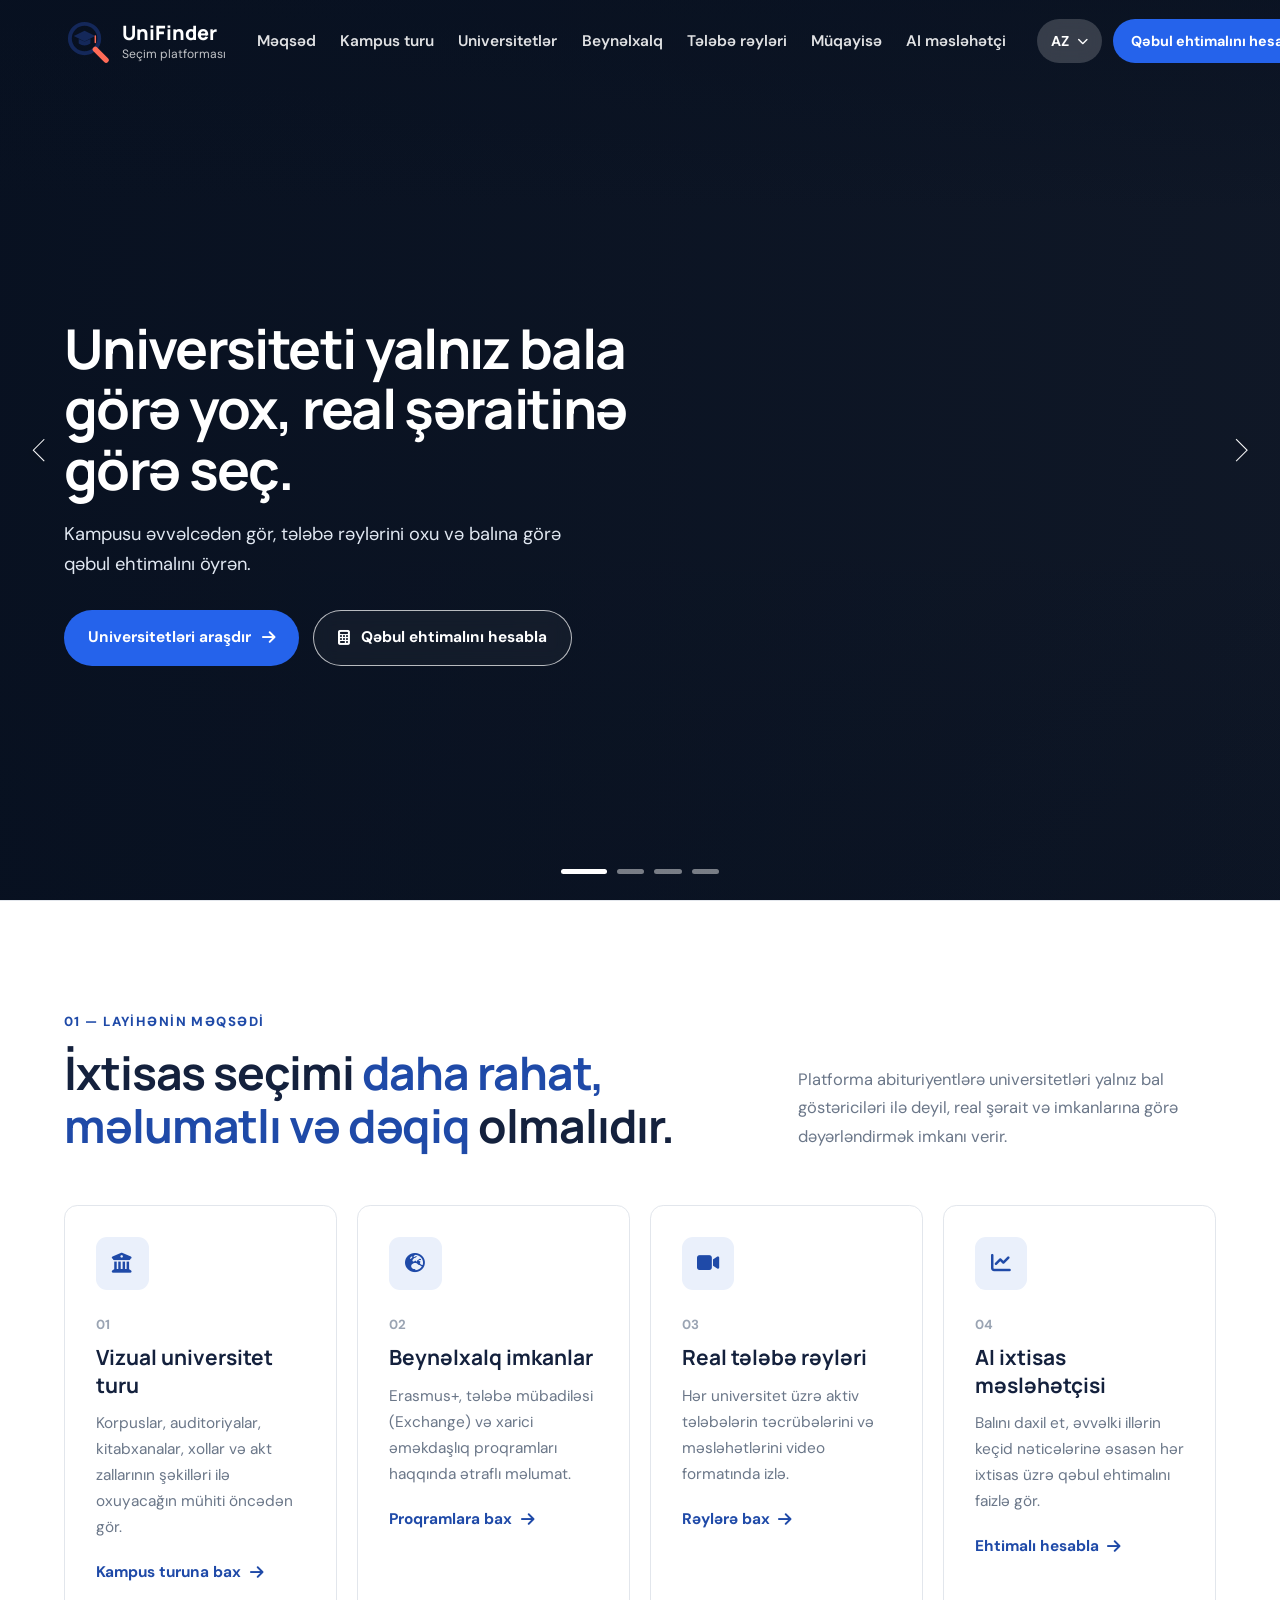
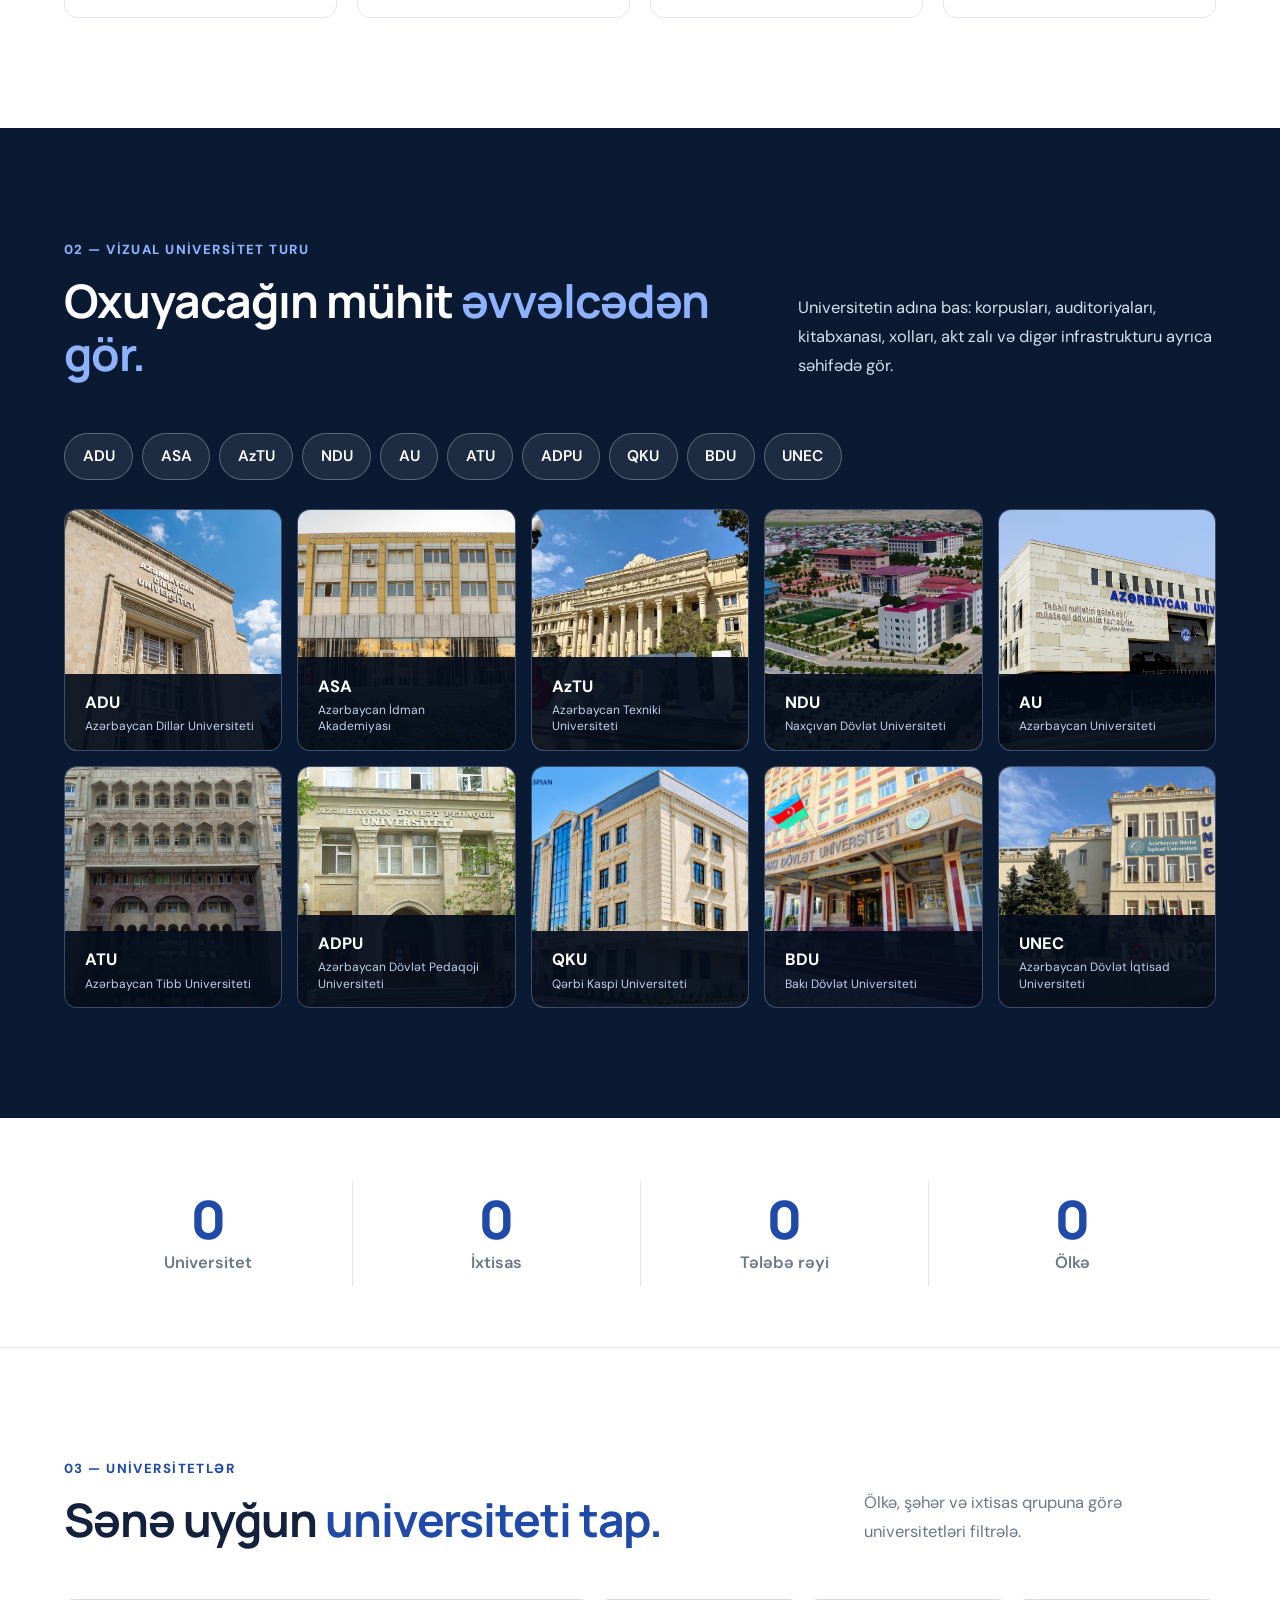
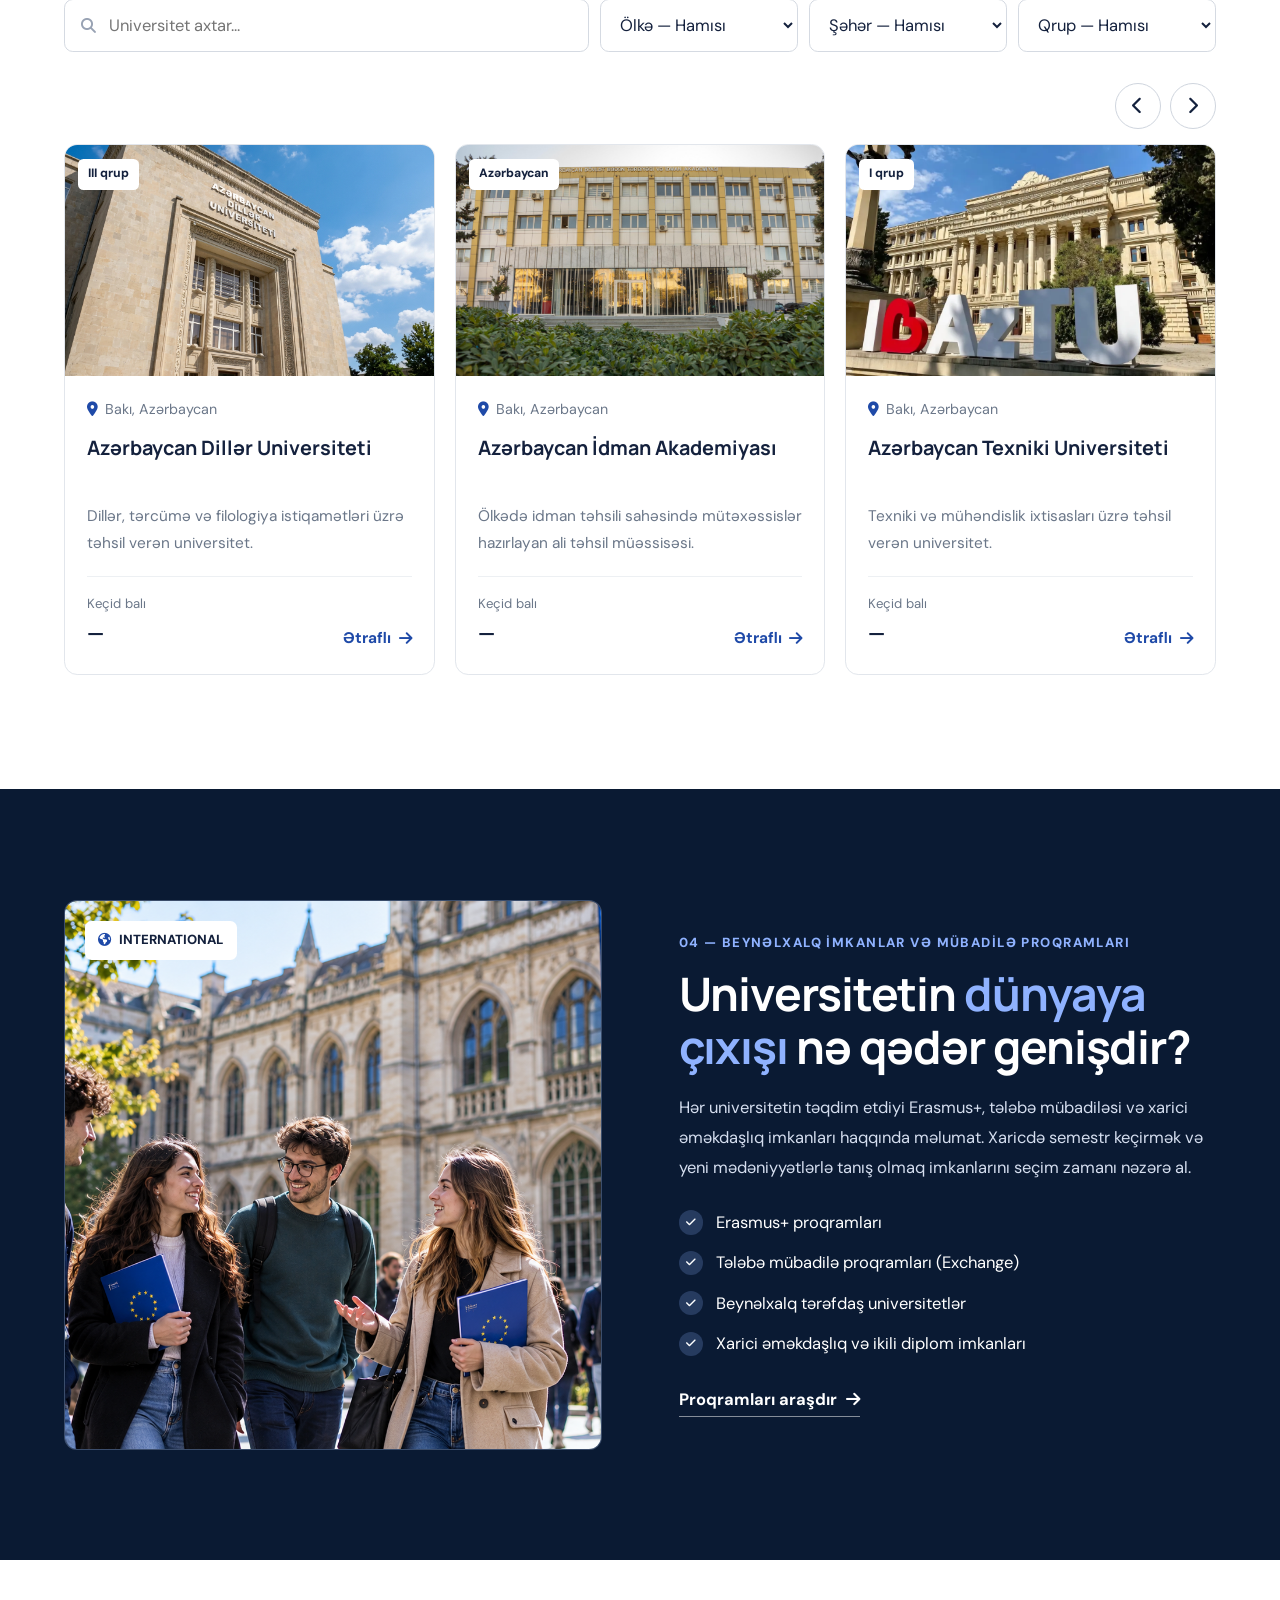
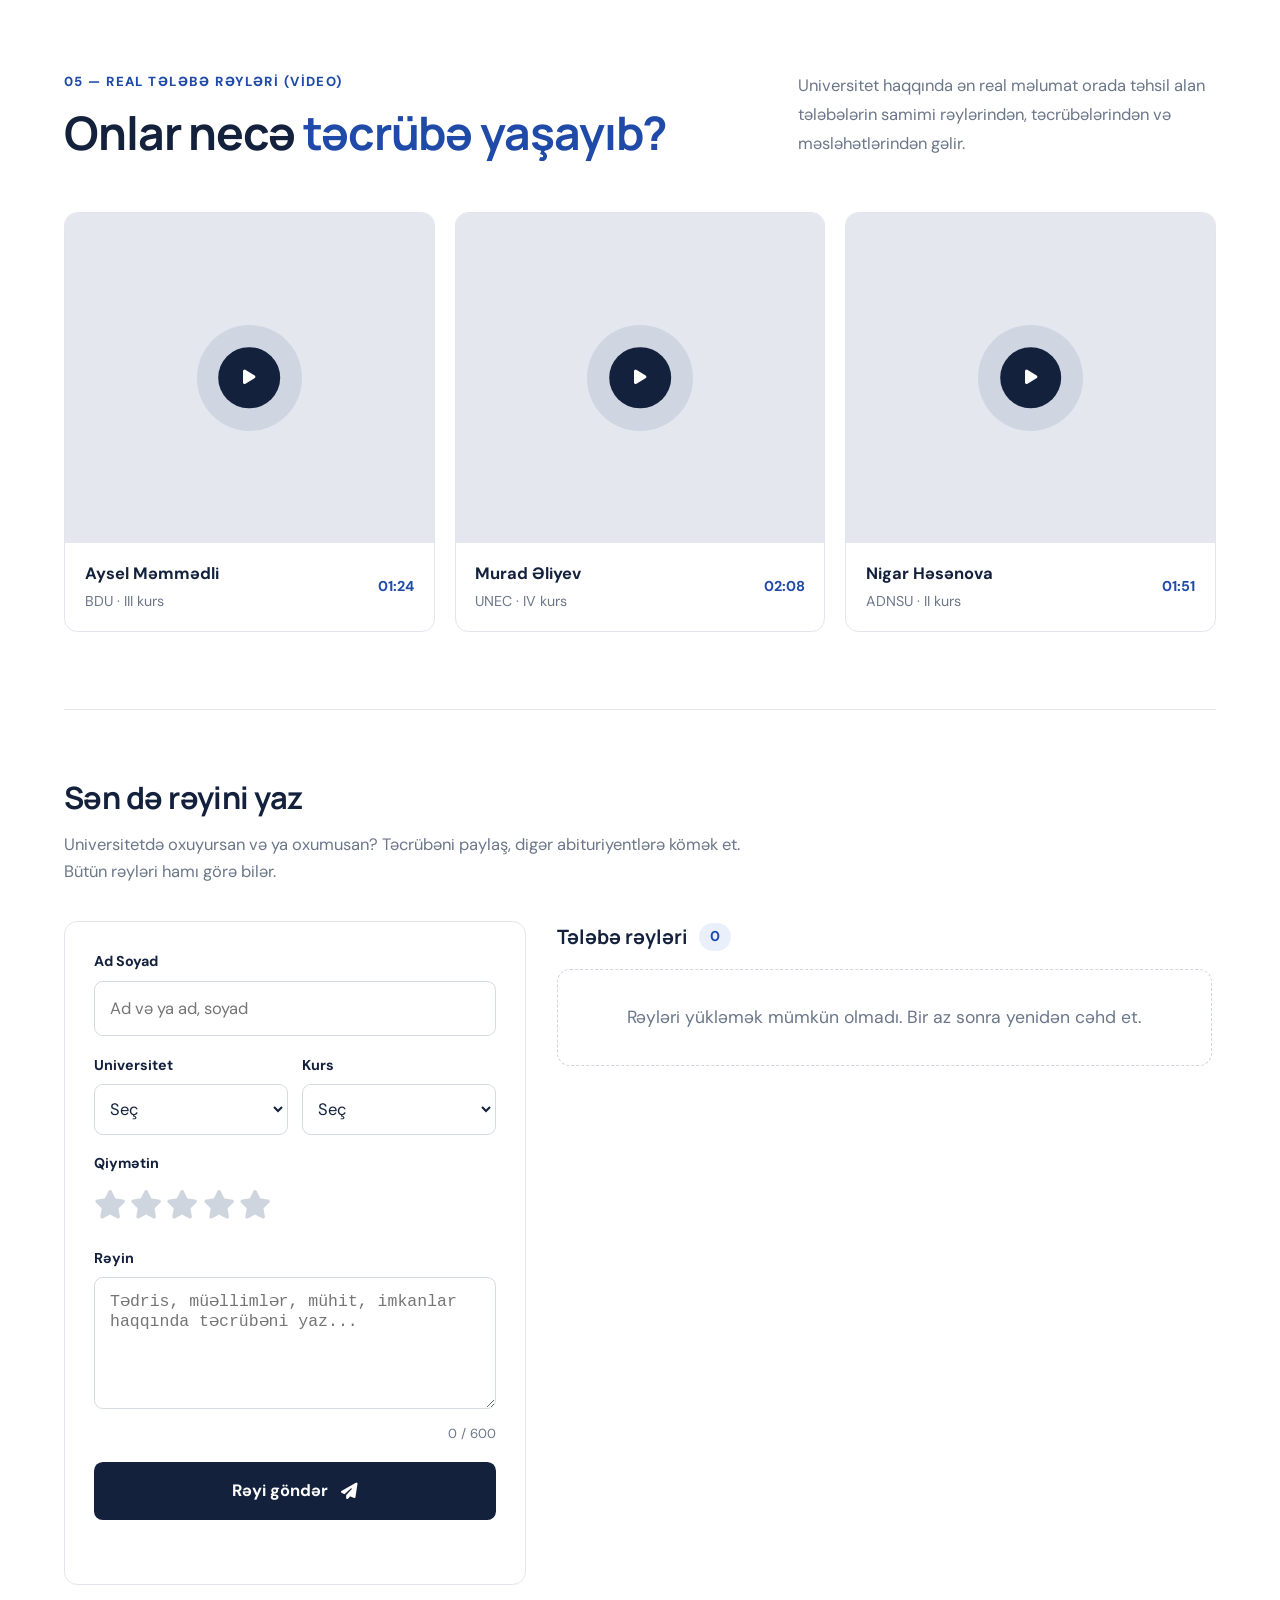
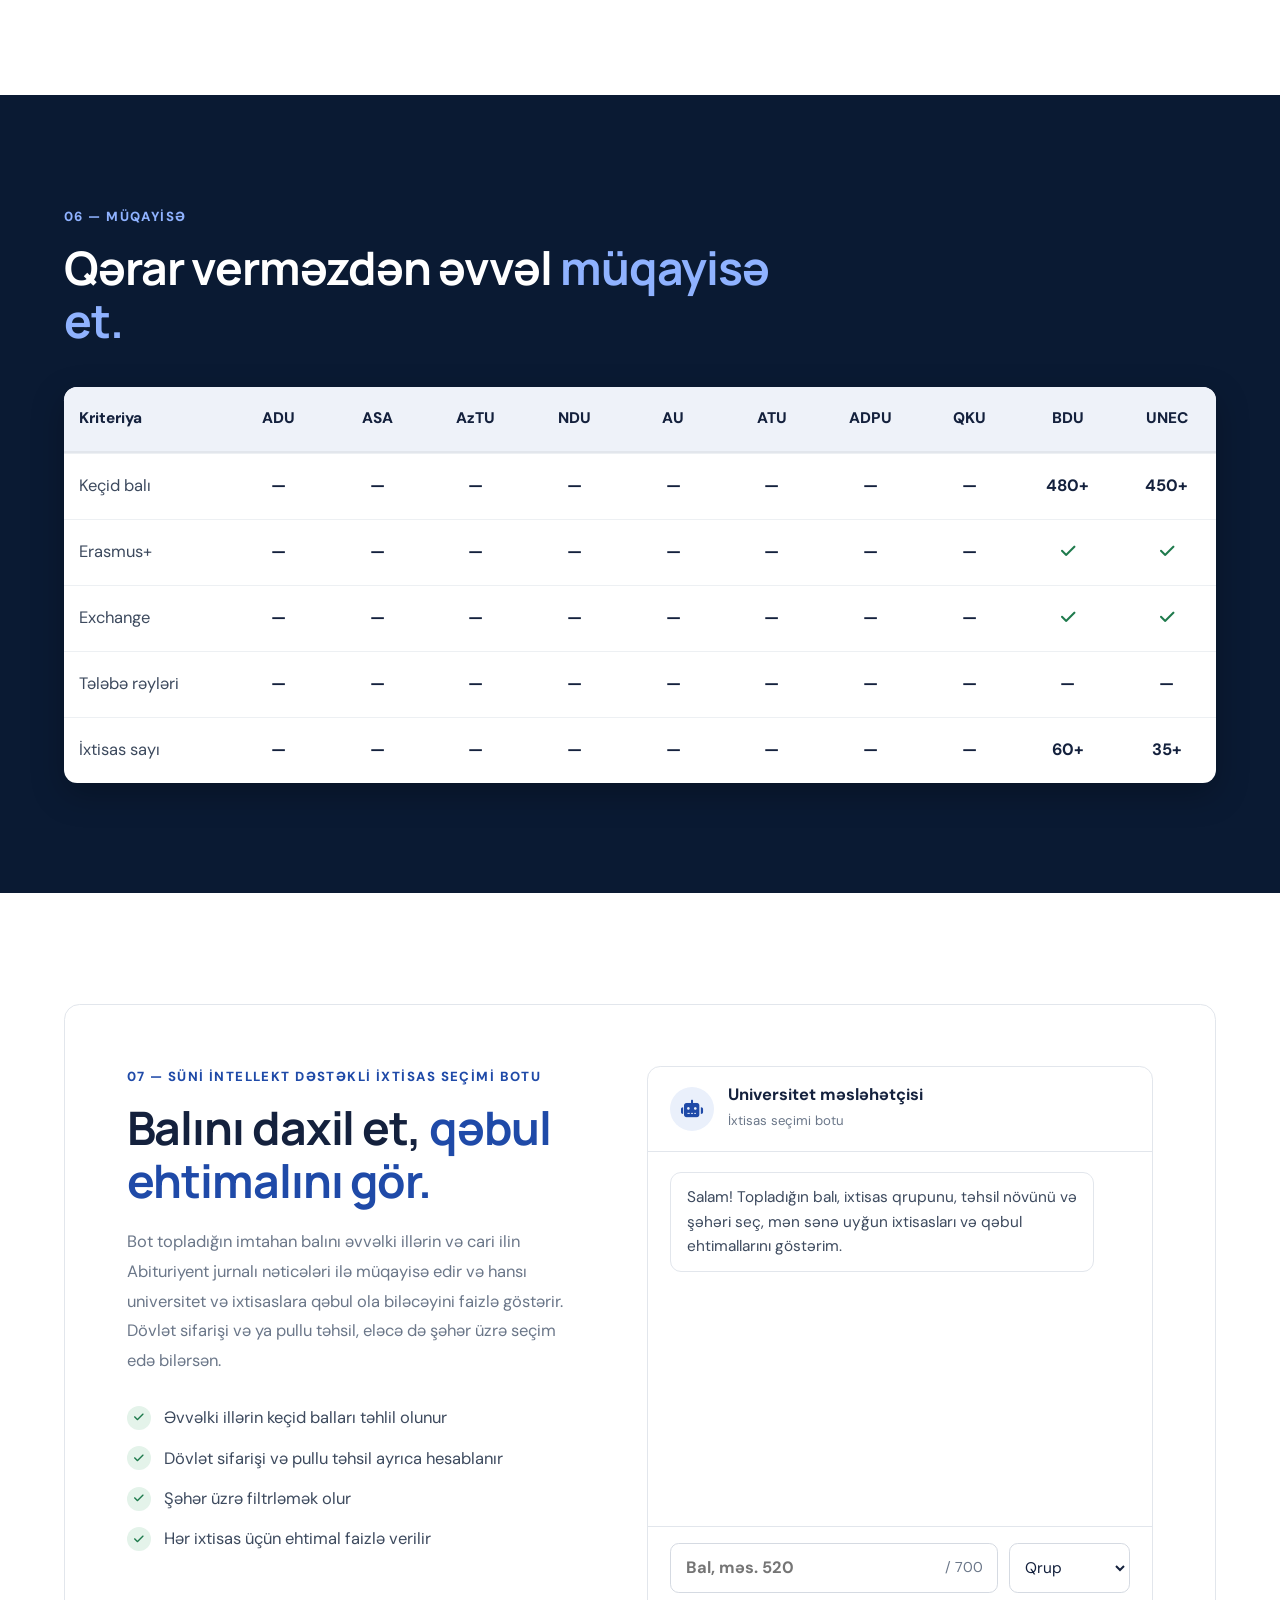
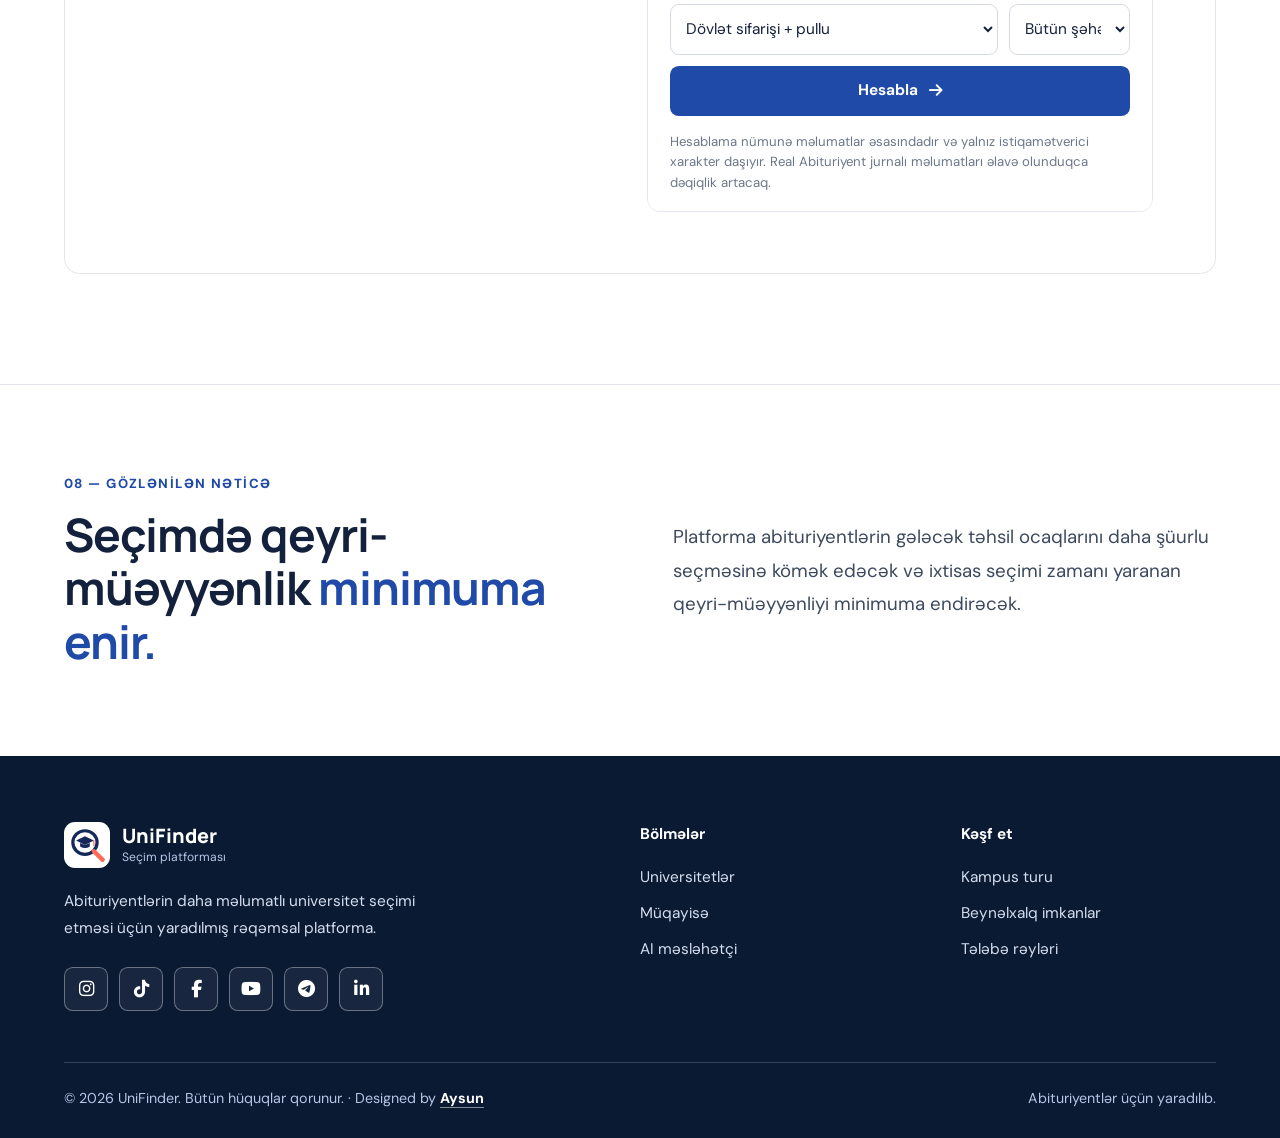
==== commit 57f4f0ae: "rey ve sekiller elave olundu" ====
--- a/index.html
+++ b/index.html
@@ -60,7 +60,7 @@
         <section class="hero-slider" id="mainHero" aria-label="Əsas slayd">
 
             <div class="hs-slide active">
-                
+                <video class="hs-video" autoplay muted loop playsinline preload="auto" poster="">
                     <source src="images/slaydvideo.mp4" type="video/mp4">
                 </video>
                 <div class="container hs-text">
@@ -186,58 +186,58 @@
 
                 <!-- Üstdəki ad düymələri -->
                 <div class="tour-tabs">
-                    <a href="adu.html">ADU</a>
-                    <a href="asa.html">ASA</a>
-                    <a href="aztu.html">AzTU</a>
-                    <a href="ndu.html">NDU</a>
-                    <a href="au.html">AU</a>
-                    <a href="atu.html">ATU</a>
-                    <a href="adpu.html">ADPU</a>
-                    <a href="qku.html">QKU</a>
-                    <a href="bdu.html">BDU</a>
-                    <a href="unec.html">UNEC</a>
+                    <a href="html/adu.html">ADU</a>
+                    <a href="html/asa.html">ASA</a>
+                    <a href="html/aztu.html">AzTU</a>
+                    <a href="html/ndu.html">NDU</a>
+                    <a href="html/au.html">AU</a>
+                    <a href="html/atu.html">ATU</a>
+                    <a href="html/adpu.html">ADPU</a>
+                    <a href="html/qku.html">QKU</a>
+                    <a href="html/bdu.html">BDU</a>
+                    <a href="html/unec.html">UNEC</a>
                 </div>
 
                 <!-- Kartlar -->
                 <div class="tour-grid">
-                    <a class="tour-item" href="adu.html">
+                    <a class="tour-item" href="html/adu.html">
                         <img src="images/adu.png" alt="ADU" loading="lazy" onerror="this.classList.add('missing')">
                         <figcaption><strong>ADU</strong><span>Azərbaycan Dillər Universiteti</span></figcaption>
                     </a>
-                    <a class="tour-item" href="asa.html">
+                    <a class="tour-item" href="html/asa.html">
                         <img src="images/asa.png" alt="ASA" loading="lazy" onerror="this.classList.add('missing')">
                         <figcaption><strong>ASA</strong><span>Azərbaycan İdman Akademiyası</span></figcaption>
                     </a>
-                    <a class="tour-item" href="aztu.html">
+                    <a class="tour-item" href="html/aztu.html">
                         <img src="images/aztu.png" alt="AzTU" loading="lazy" onerror="this.classList.add('missing')">
                         <figcaption><strong>AzTU</strong><span>Azərbaycan Texniki Universiteti</span></figcaption>
                     </a>
-                    <a class="tour-item" href="ndu.html">
+                    <a class="tour-item" href="html/ndu.html">
                         <img src="images/ndu.png" alt="NDU" loading="lazy" onerror="this.classList.add('missing')">
                         <figcaption><strong>NDU</strong><span>Naxçıvan Dövlət Universiteti</span></figcaption>
                     </a>
-                    <a class="tour-item" href="au.html">
+                    <a class="tour-item" href="html/au.html">
                         <img src="images/au.png" alt="AU" loading="lazy" onerror="this.classList.add('missing')">
                         <figcaption><strong>AU</strong><span>Azərbaycan Universiteti</span></figcaption>
                     </a>
-                    <a class="tour-item" href="atu.html">
+                    <a class="tour-item" href="html/atu.html">
                         <img src="images/atu.png" alt="ATU" loading="lazy" onerror="this.classList.add('missing')">
                         <figcaption><strong>ATU</strong><span>Azərbaycan Tibb Universiteti</span></figcaption>
                     </a>
-                    <a class="tour-item" href="adpu.html">
+                    <a class="tour-item" href="html/adpu.html">
                         <img src="images/adpu.png" alt="ADPU" loading="lazy" onerror="this.classList.add('missing')">
                         <figcaption><strong>ADPU</strong><span>Azərbaycan Dövlət Pedaqoji Universiteti</span>
                         </figcaption>
                     </a>
-                    <a class="tour-item" href="qku.html">
+                    <a class="tour-item" href="html/qku.html">
                         <img src="images/qku.png" alt="QKU" loading="lazy" onerror="this.classList.add('missing')">
                         <figcaption><strong>QKU</strong><span>Qərbi Kaspi Universiteti</span></figcaption>
                     </a>
-                    <a class="tour-item" href="bdu.html">
+                    <a class="tour-item" href="html/bdu.html">
                         <img src="images/bdu.png" alt="BDU" loading="lazy" onerror="this.classList.add('missing')">
                         <figcaption><strong>BDU</strong><span>Bakı Dövlət Universiteti</span></figcaption>
                     </a>
-                    <a class="tour-item" href="unec.html">
+                    <a class="tour-item" href="html/unec.html">
                         <img src="images/unec.png" alt="UNEC" loading="lazy" onerror="this.classList.add('missing')">
                         <figcaption><strong>UNEC</strong><span>Azərbaycan Dövlət İqtisad Universiteti</span>
                         </figcaption>
@@ -290,10 +290,15 @@
                     <select id="cityFilter" aria-label="Şəhər"></select>
                     <select id="groupFilter" aria-label="Qrup">
                         <option value="">Qrup — Hamısı</option>
-                        <option value="I">I qrup</option>
-                        <option value="II">II qrup</option>
-                        <option value="III">III qrup</option>
-                        <option value="IV">IV qrup</option>
+                        <option>I kurs</option>
+                        <option>II kurs</option>
+                        <option>III kurs</option>
+                        <option>IV kurs</option>
+                        <option>V kurs</option>
+                        <option>VI kurs</option>
+                        <option>Magistr</option>
+                        <option>Məzun</option>
+
                     </select>
                 </div>
 
@@ -320,7 +325,7 @@
         <section class="international" id="international">
             <div class="container international-grid">
                 <div class="international-image">
-                    <img src="images/beynelxalq.png" alt="Beynəlxalq tələbələr" loading="lazy">
+                    <img src="images/beynalxalq.png" alt="Beynəlxalq tələbələr" loading="lazy">
                     <div class="international-label"><i class="fa-solid fa-earth-americas"></i> INTERNATIONAL</div>
                 </div>
 
@@ -476,7 +481,6 @@
         </section>
 
 
-        <!-- COMPARISON (cədvəl js/home-extra.js-dən gəlir) -->
         <section class="compare-section" id="compare">
             <div class="container">
                 <div class="compare-intro">
--- a/css/style.css
+++ b/css/style.css
@@ -310,11 +310,6 @@
     background: #fff;
     color: var(--ink);
 }
-
-
-/* HERO SLAYD */
-
-/* HERO SLIDER — VIDEO DESIGN */
 
 .hero-slider {
     position: relative;
@@ -2970,3 +2965,4 @@
         transform: translateY(-50%);
     }
 }
+
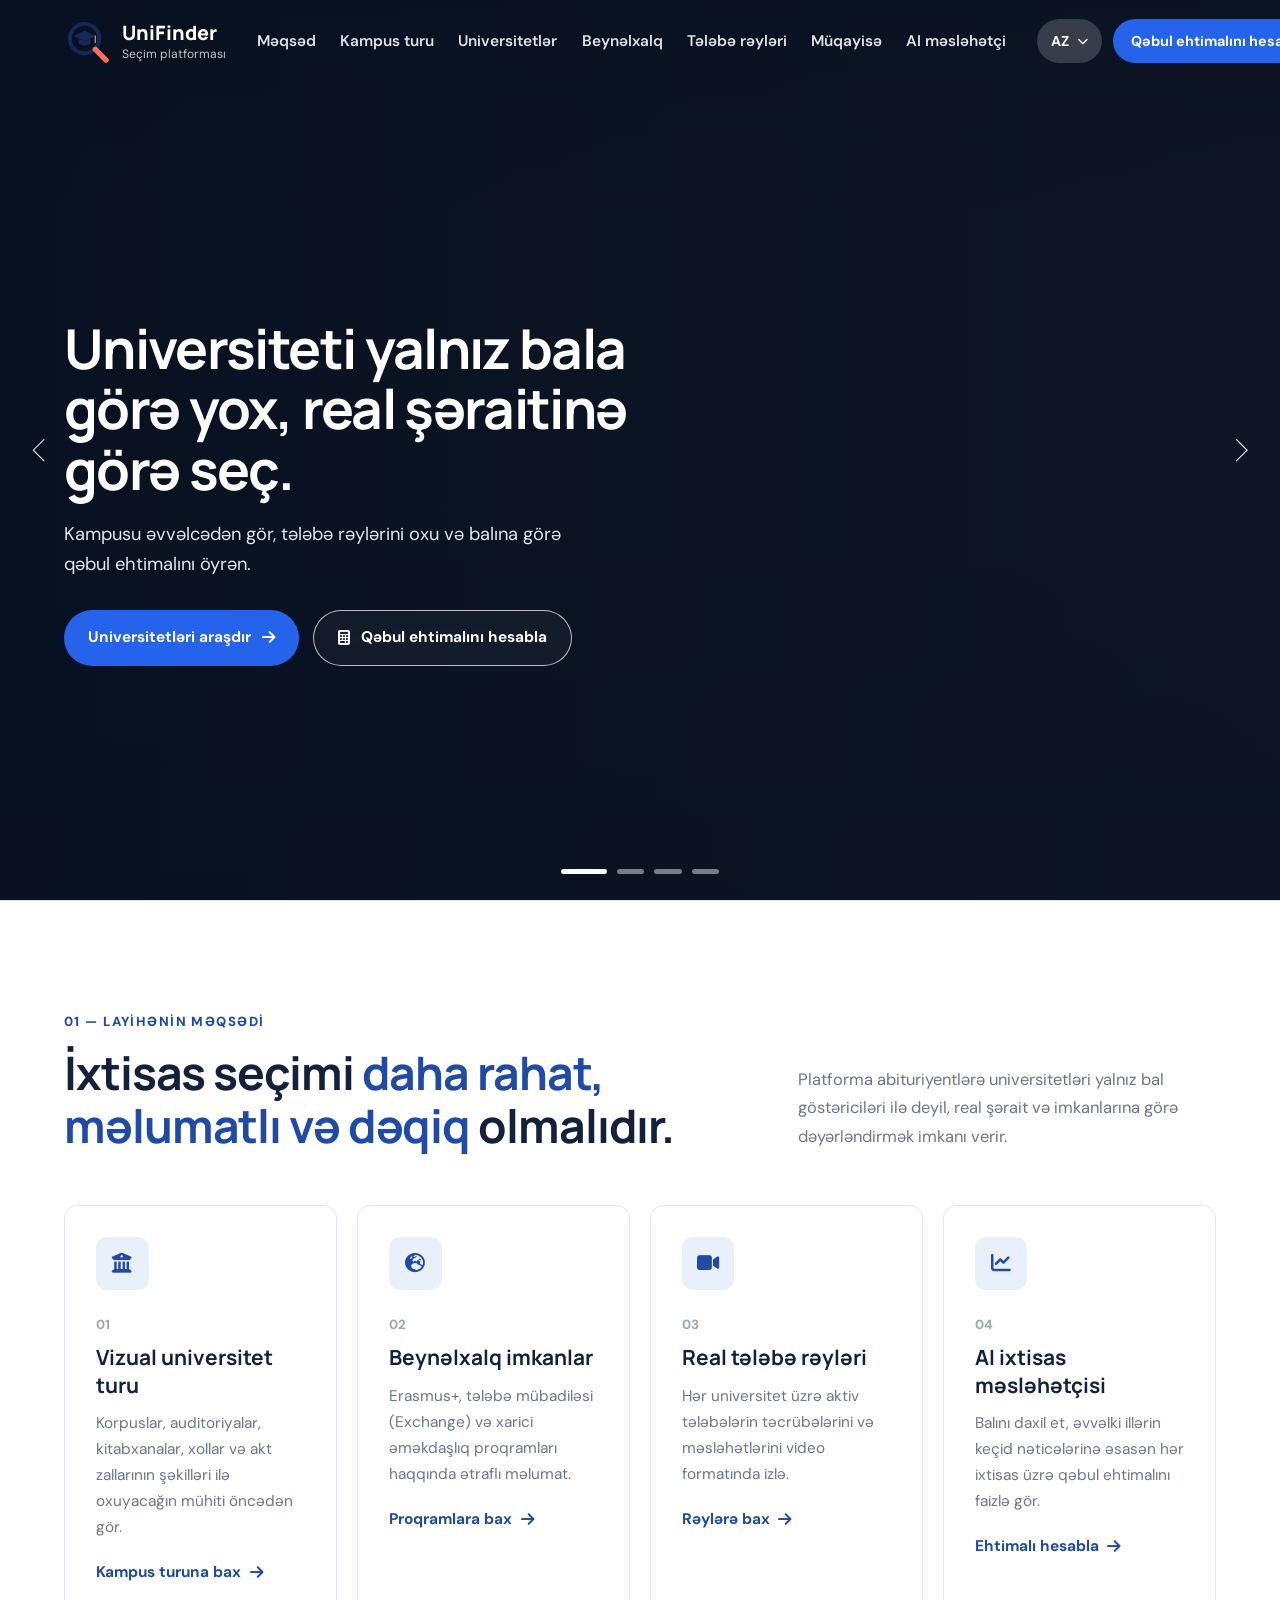
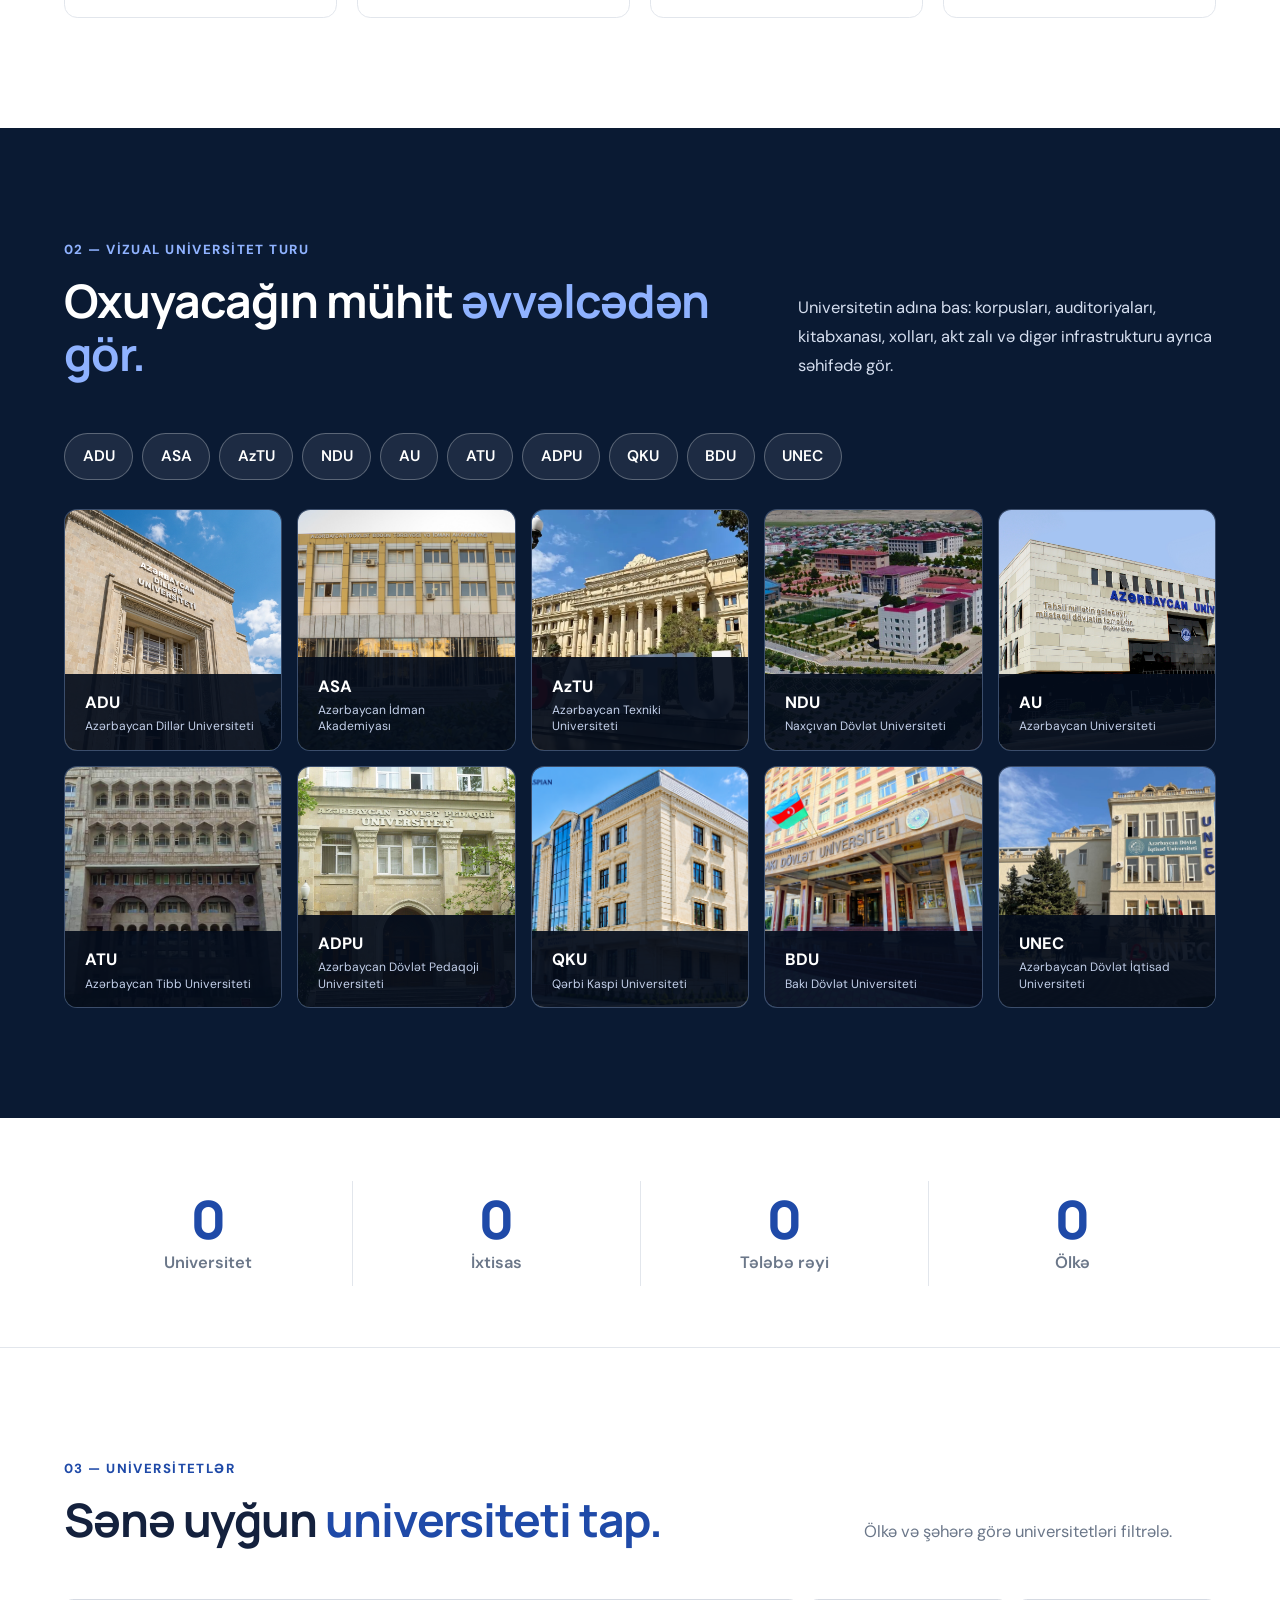
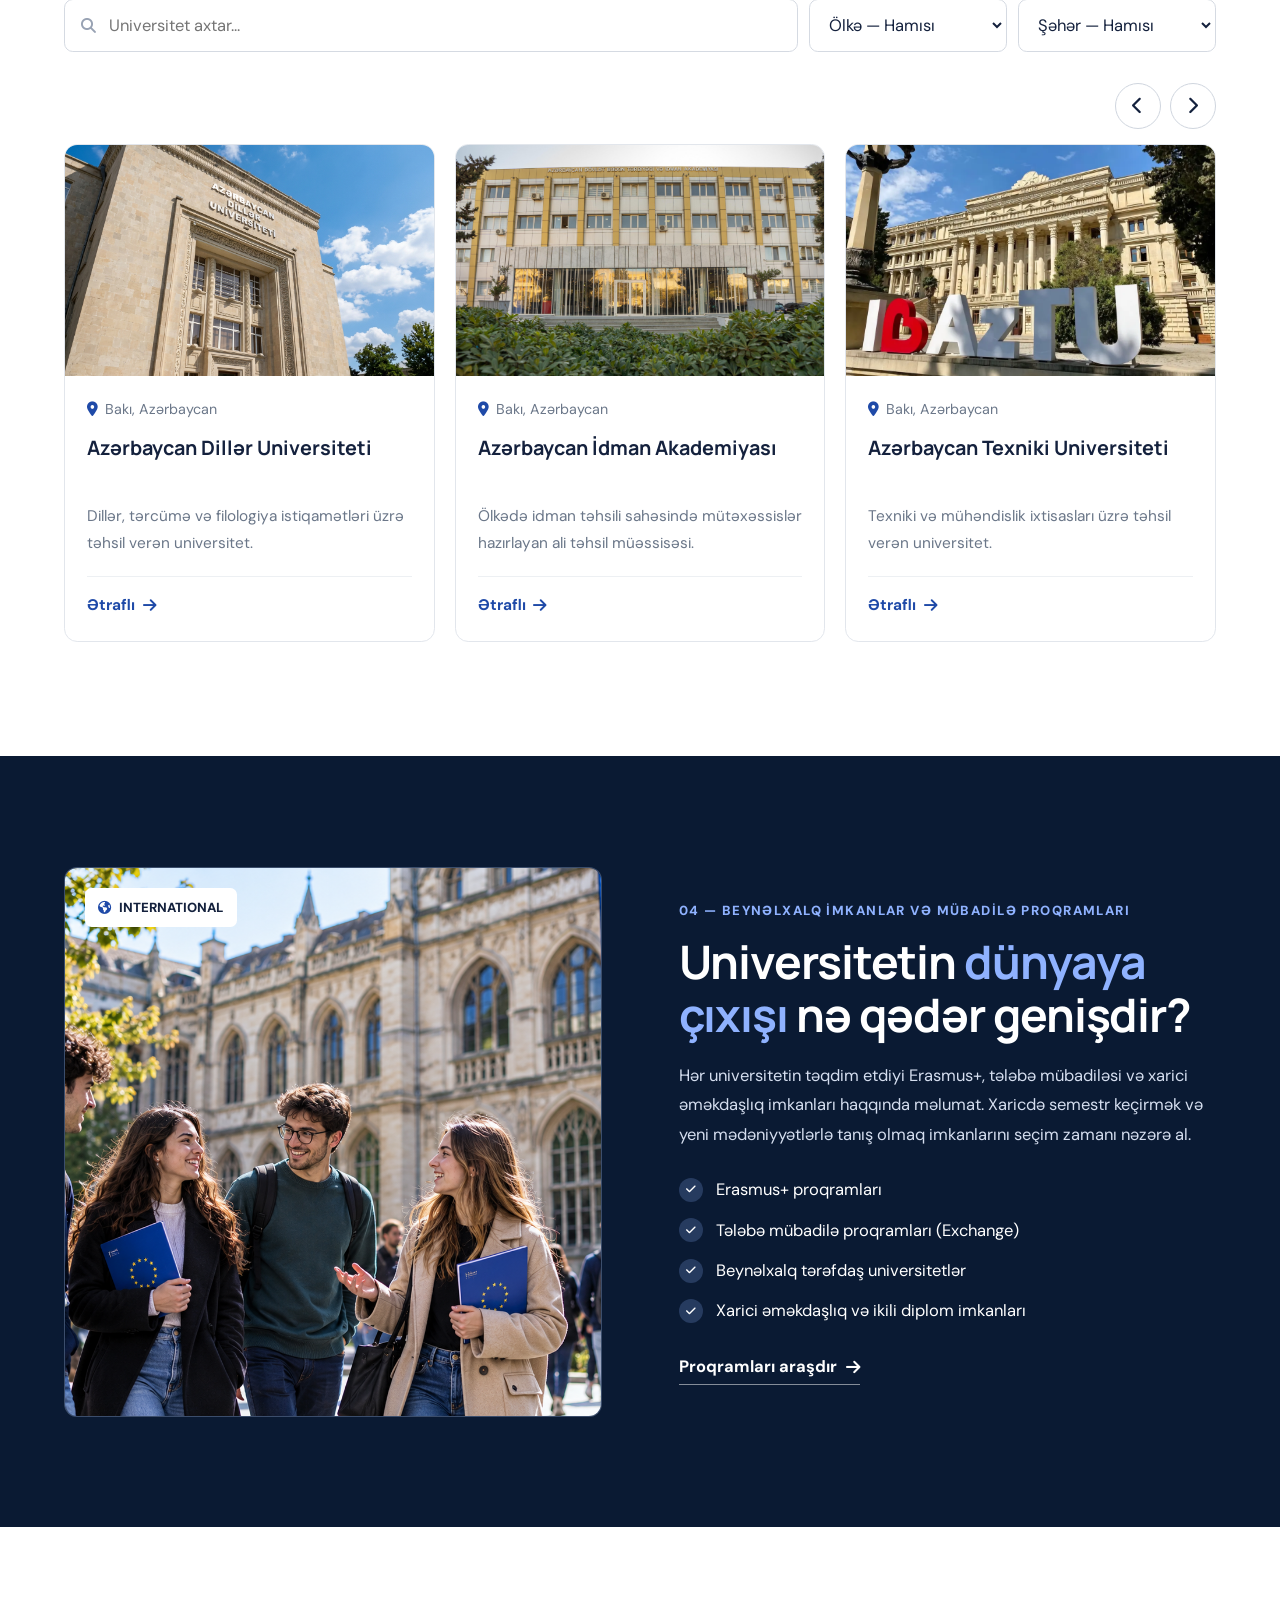
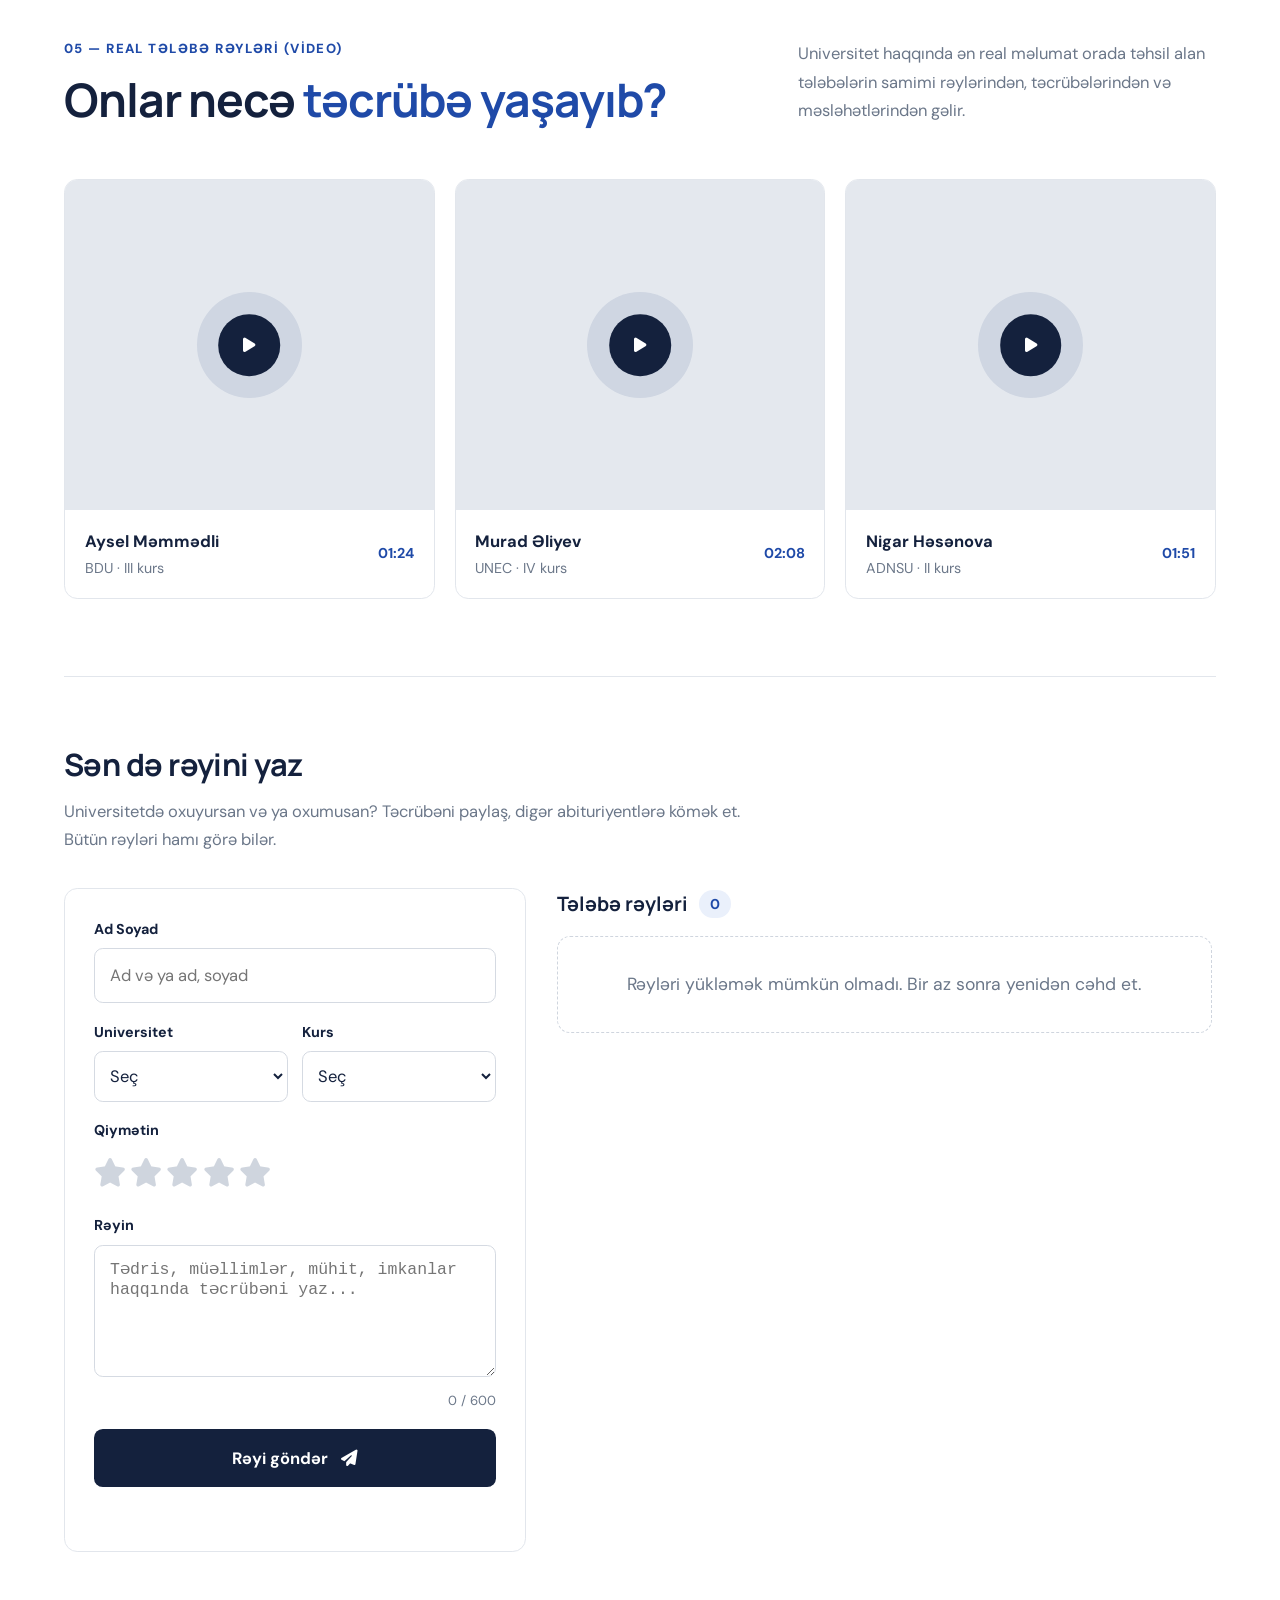
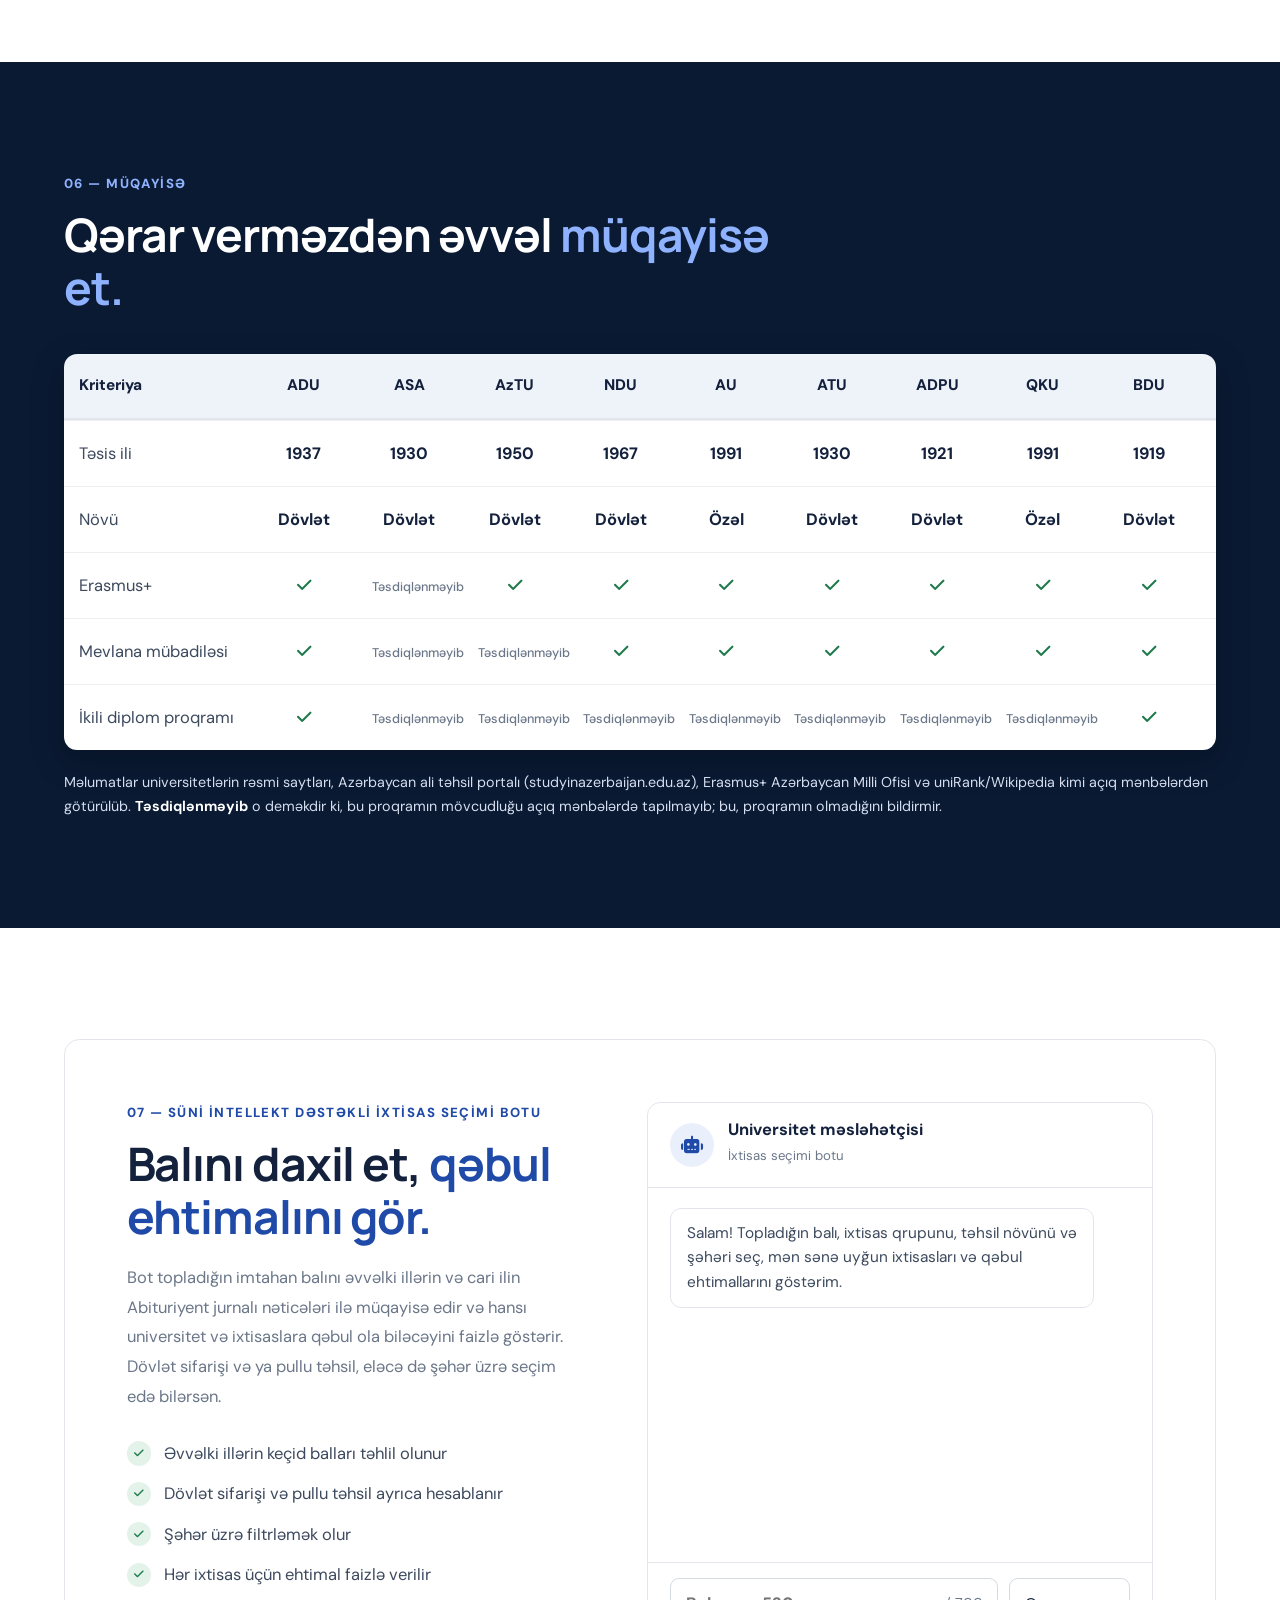
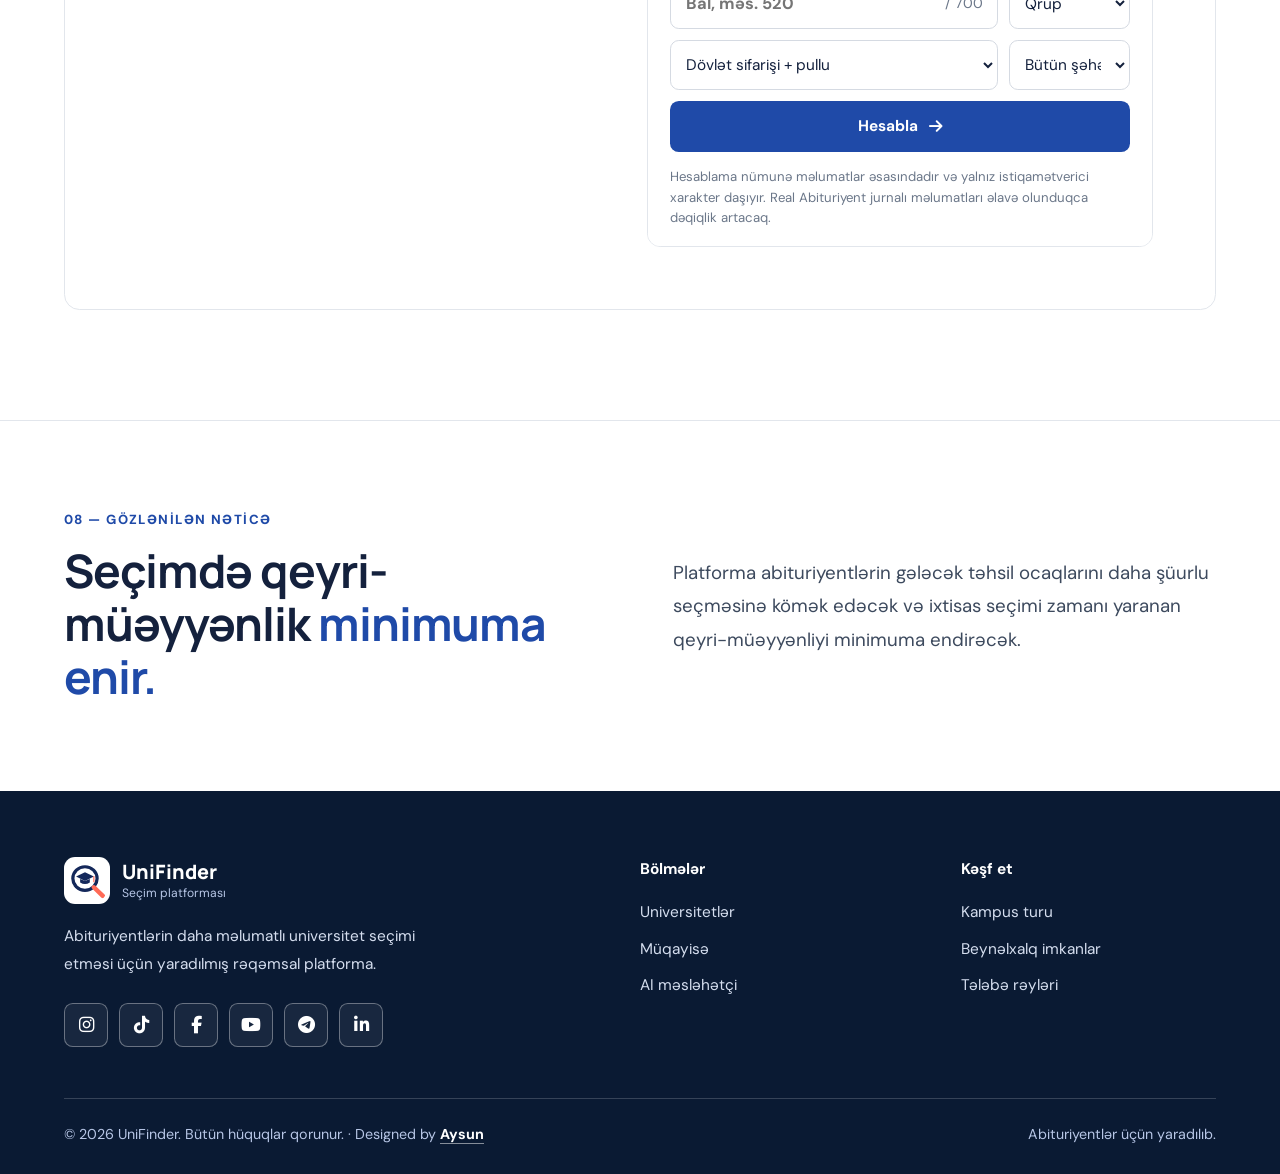
==== commit 82f874d7: "duzelisler edildi" ====
--- a/index.html
+++ b/index.html
@@ -14,7 +14,7 @@
         href="https://fonts.googleapis.com/css2?family=DM+Sans:wght@400;500;600;700&family=Manrope:wght@600;700;800&display=swap"
         rel="stylesheet">
     <link rel="stylesheet" href="https://cdnjs.cloudflare.com/ajax/libs/font-awesome/6.6.0/css/all.min.css">
-    <link rel="stylesheet" href="css/style.css">
+    <link rel="stylesheet" href="css/style.css?v=3">
 
 </head>
 
@@ -60,7 +60,7 @@
         <section class="hero-slider" id="mainHero" aria-label="Əsas slayd">
 
             <div class="hs-slide active">
-                <video class="hs-video" autoplay muted loop playsinline preload="auto" poster="">
+                <video class="hs-video" autoplay muted loop playsinline preload="auto">
                     <source src="images/slaydvideo.mp4" type="video/mp4">
                 </video>
                 <div class="container hs-text">
@@ -76,7 +76,7 @@
             </div>
 
             <div class="hs-slide">
-                <img src="images/bdu.png" alt="" loading="lazy">
+                <img src="images/hero2.png" alt="" loading="lazy">
                 <div class="container hs-text">
                     <h1>Oxuyacağın mühiti əvvəlcədən gör.</h1>
                     <p>Korpuslar, auditoriyalar, kitabxanalar və akt zalları universitet səhifələrində.</p>
@@ -87,7 +87,7 @@
             </div>
 
             <div class="hs-slide">
-                <img src="images/beynelxalq.png" alt="" loading="lazy">
+                <img src="images/hero3.png" alt="" loading="lazy">
                 <div class="container hs-text">
                     <h1>Universitetin dünyaya çıxışı nə qədər genişdir?</h1>
                     <p>Erasmus+, mübadilə və xarici əməkdaşlıq imkanlarını seçimdən əvvəl müqayisə et.</p>
@@ -99,7 +99,7 @@
             </div>
 
             <div class="hs-slide">
-                <img src="images/unec.png" alt="" loading="lazy">
+                <img src="images/hero4.png" alt="" loading="lazy">
                 <div class="container hs-text">
                     <h1>Balını daxil et, qəbul ehtimalını gör.</h1>
                     <p>Əvvəlki illərin keçid ballarına əsasən hər ixtisas üzrə ehtimal faizlə göstərilir.</p>
@@ -277,7 +277,7 @@
                         <span class="section-label">03 — UNİVERSİTETLƏR</span>
                         <h2>Sənə uyğun <span>universiteti tap.</span></h2>
                     </div>
-                    <p>Ölkə, şəhər və ixtisas qrupuna görə universitetləri filtrələ.</p>
+                    <p>Ölkə və şəhərə görə universitetləri filtrələ.</p>
                 </div>
 
                 <div class="filter-bar">
@@ -288,18 +288,6 @@
                     </div>
                     <select id="countryFilter" aria-label="Ölkə"></select>
                     <select id="cityFilter" aria-label="Şəhər"></select>
-                    <select id="groupFilter" aria-label="Qrup">
-                        <option value="">Qrup — Hamısı</option>
-                        <option>I kurs</option>
-                        <option>II kurs</option>
-                        <option>III kurs</option>
-                        <option>IV kurs</option>
-                        <option>V kurs</option>
-                        <option>VI kurs</option>
-                        <option>Magistr</option>
-                        <option>Məzun</option>
-
-                    </select>
                 </div>
 
                 <div class="slider">
@@ -489,6 +477,10 @@
                 </div>
 
                 <div class="comparison-box" id="compareBox"></div>
+                <p class="compare-note">Məlumatlar universitetlərin rəsmi saytları, Azərbaycan ali təhsil
+                    portalı (studyinazerbaijan.edu.az), Erasmus+ Azərbaycan Milli Ofisi və uniRank/Wikipedia
+                    kimi açıq mənbələrdən götürülüb. <b>Təsdiqlənməyib</b> o deməkdir ki, bu proqramın
+                    mövcudluğu açıq mənbələrdə tapılmayıb; bu, proqramın olmadığını bildirmir.</p>
             </div>
         </section>
 
@@ -624,7 +616,7 @@
         </div>
     </div>
 
-    <script src="js/script.js"></script>
+    <script src="js/script.js?v=3"></script>
 
 </body>
 
--- a/css/style.css
+++ b/css/style.css
@@ -2966,3 +2966,22 @@
     }
 }
 
+
+/* ===== MÜQAYİSƏ cədvəli ===== */
+
+.cmp-na {
+    color: var(--muted);
+    font-size: 11.5px;
+    font-weight: 500;
+}
+
+.compare-note {
+    margin-top: 18px;
+    color: var(--on-navy);
+    font-size: 13px;
+    line-height: 1.7;
+}
+
+.compare-note b {
+    color: #fff;
+}
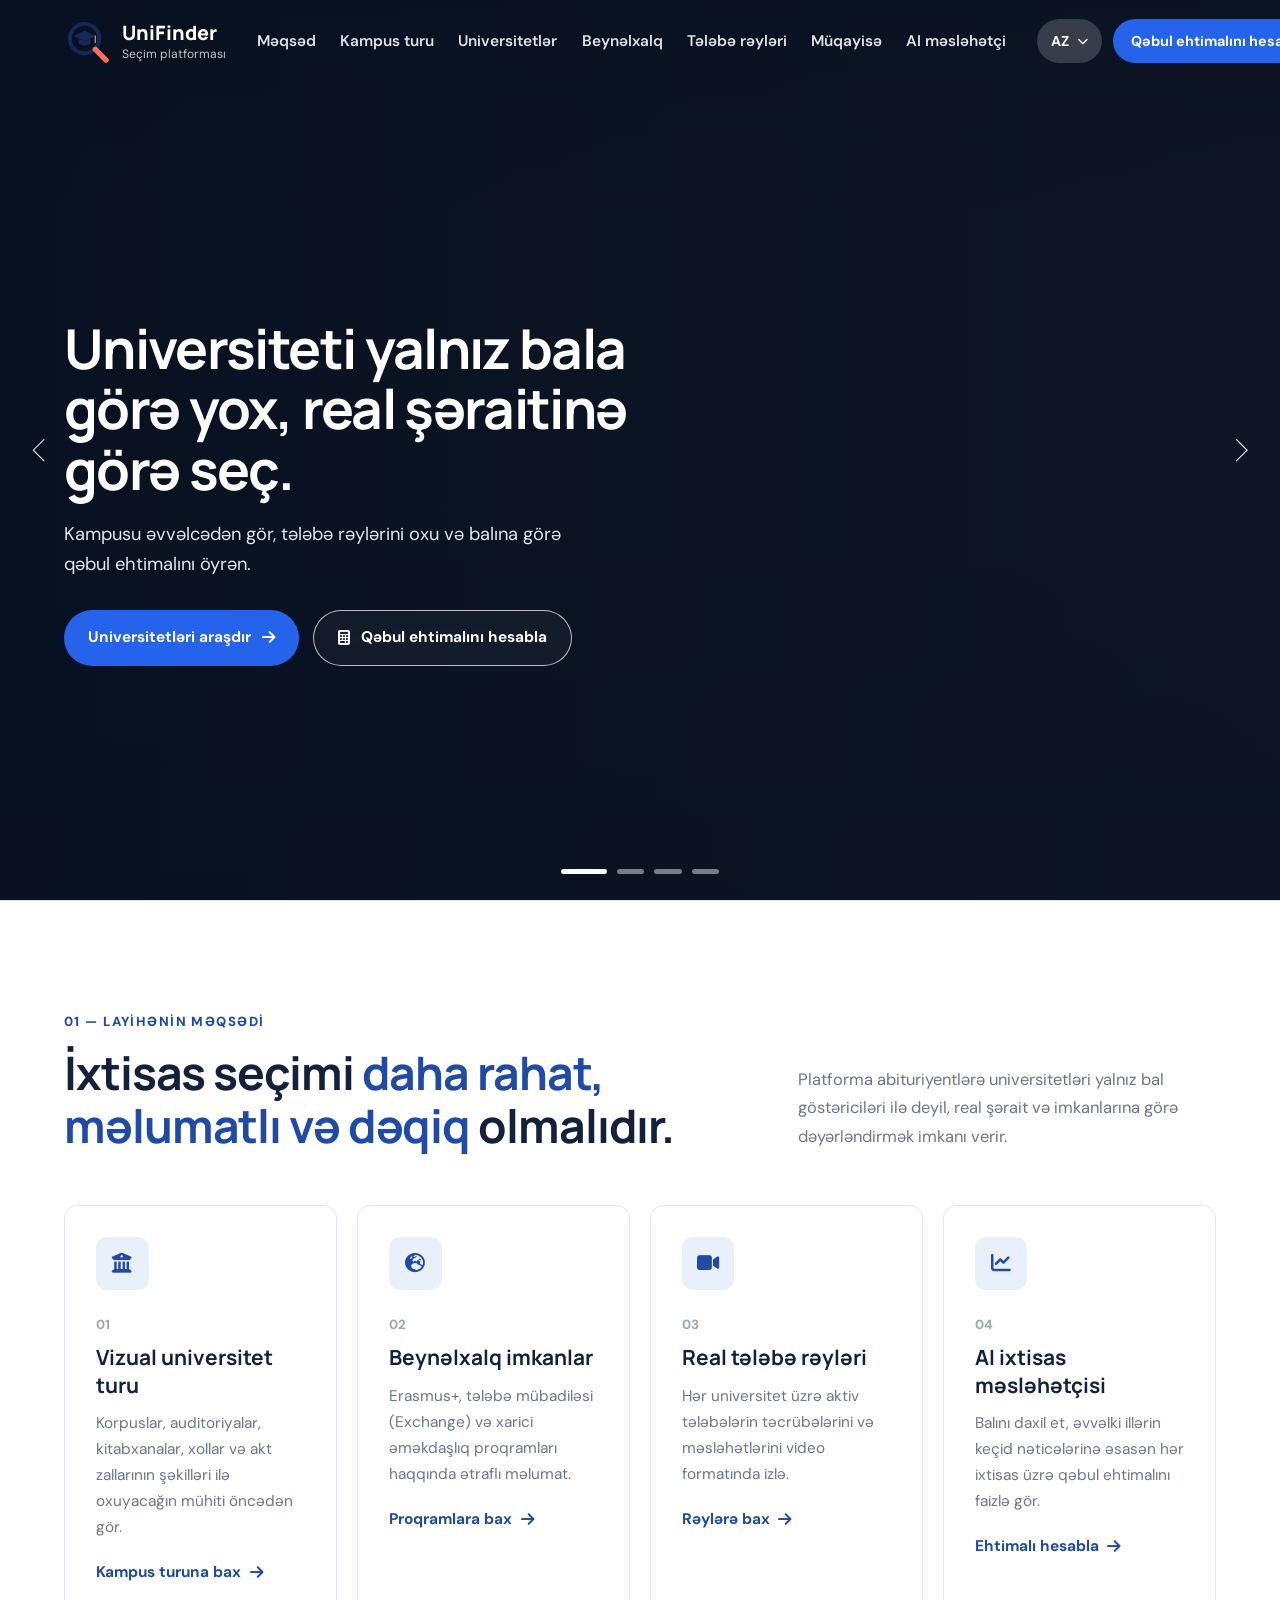
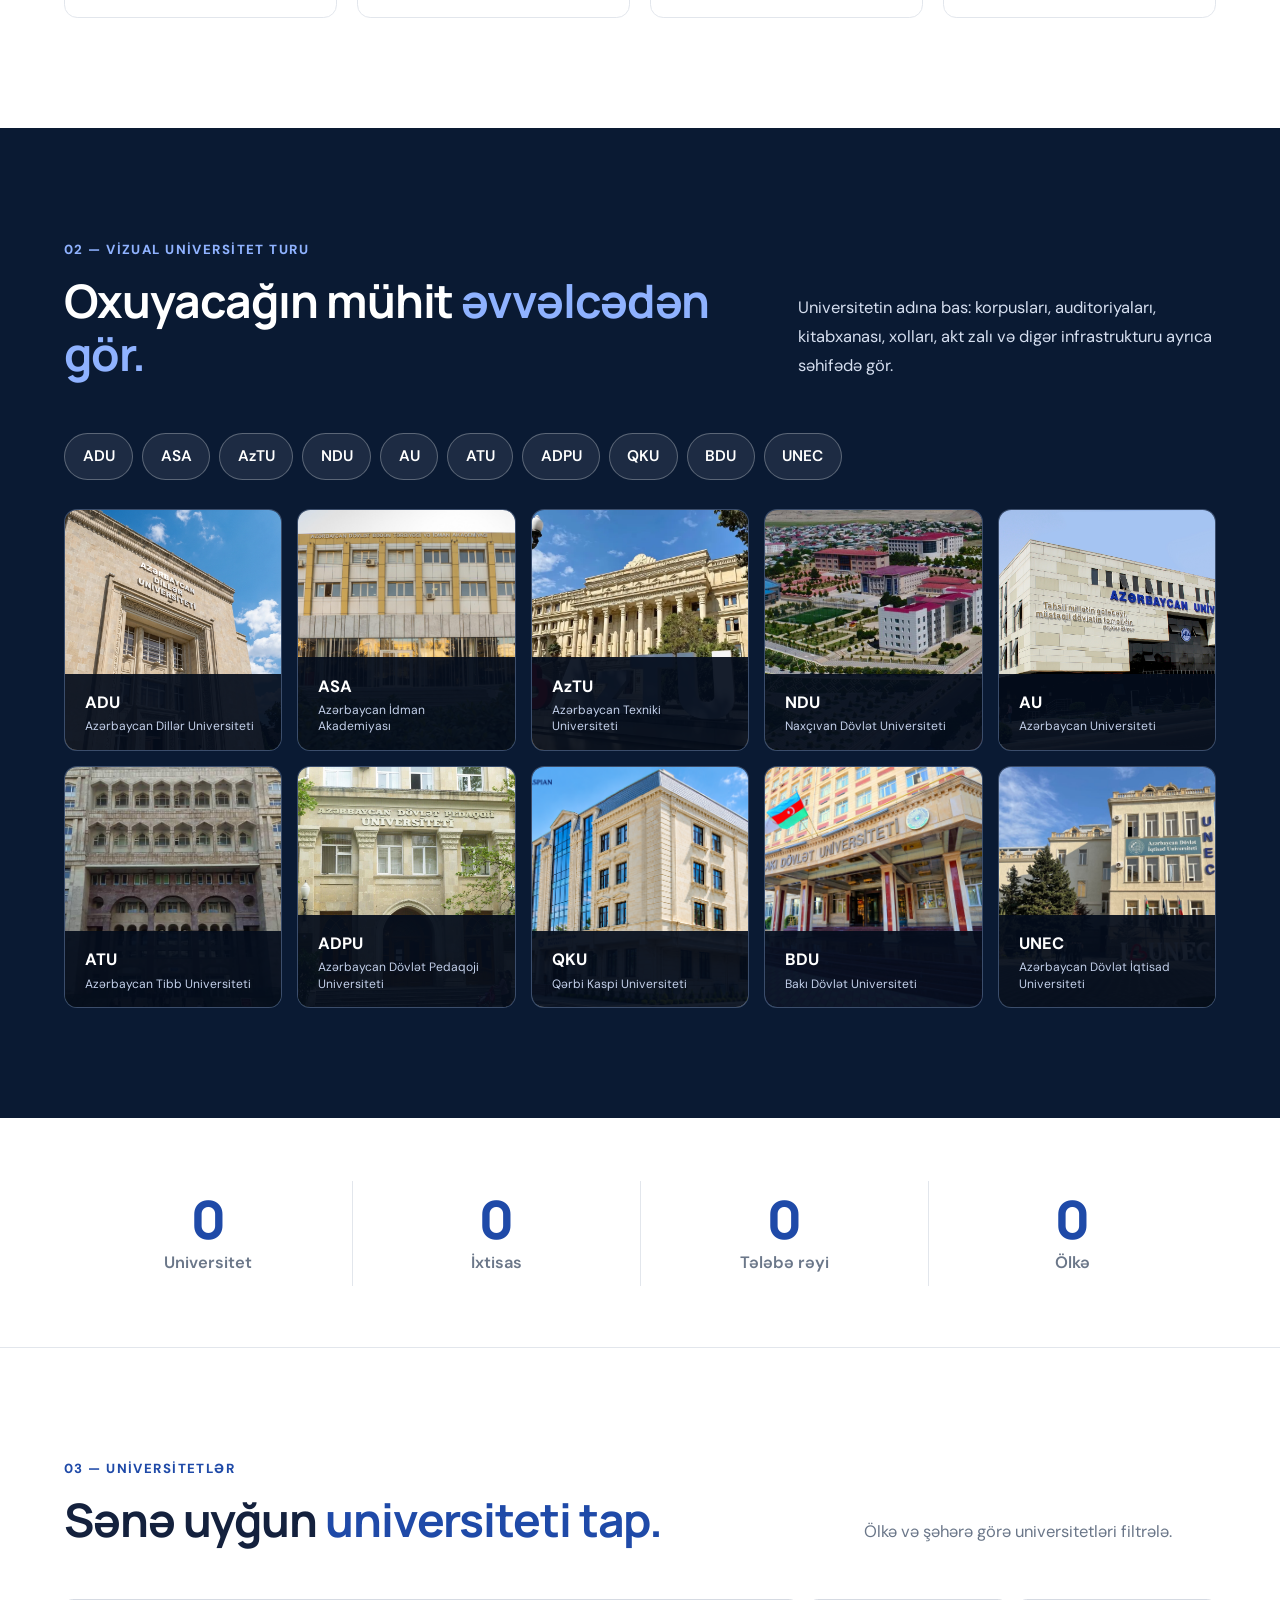
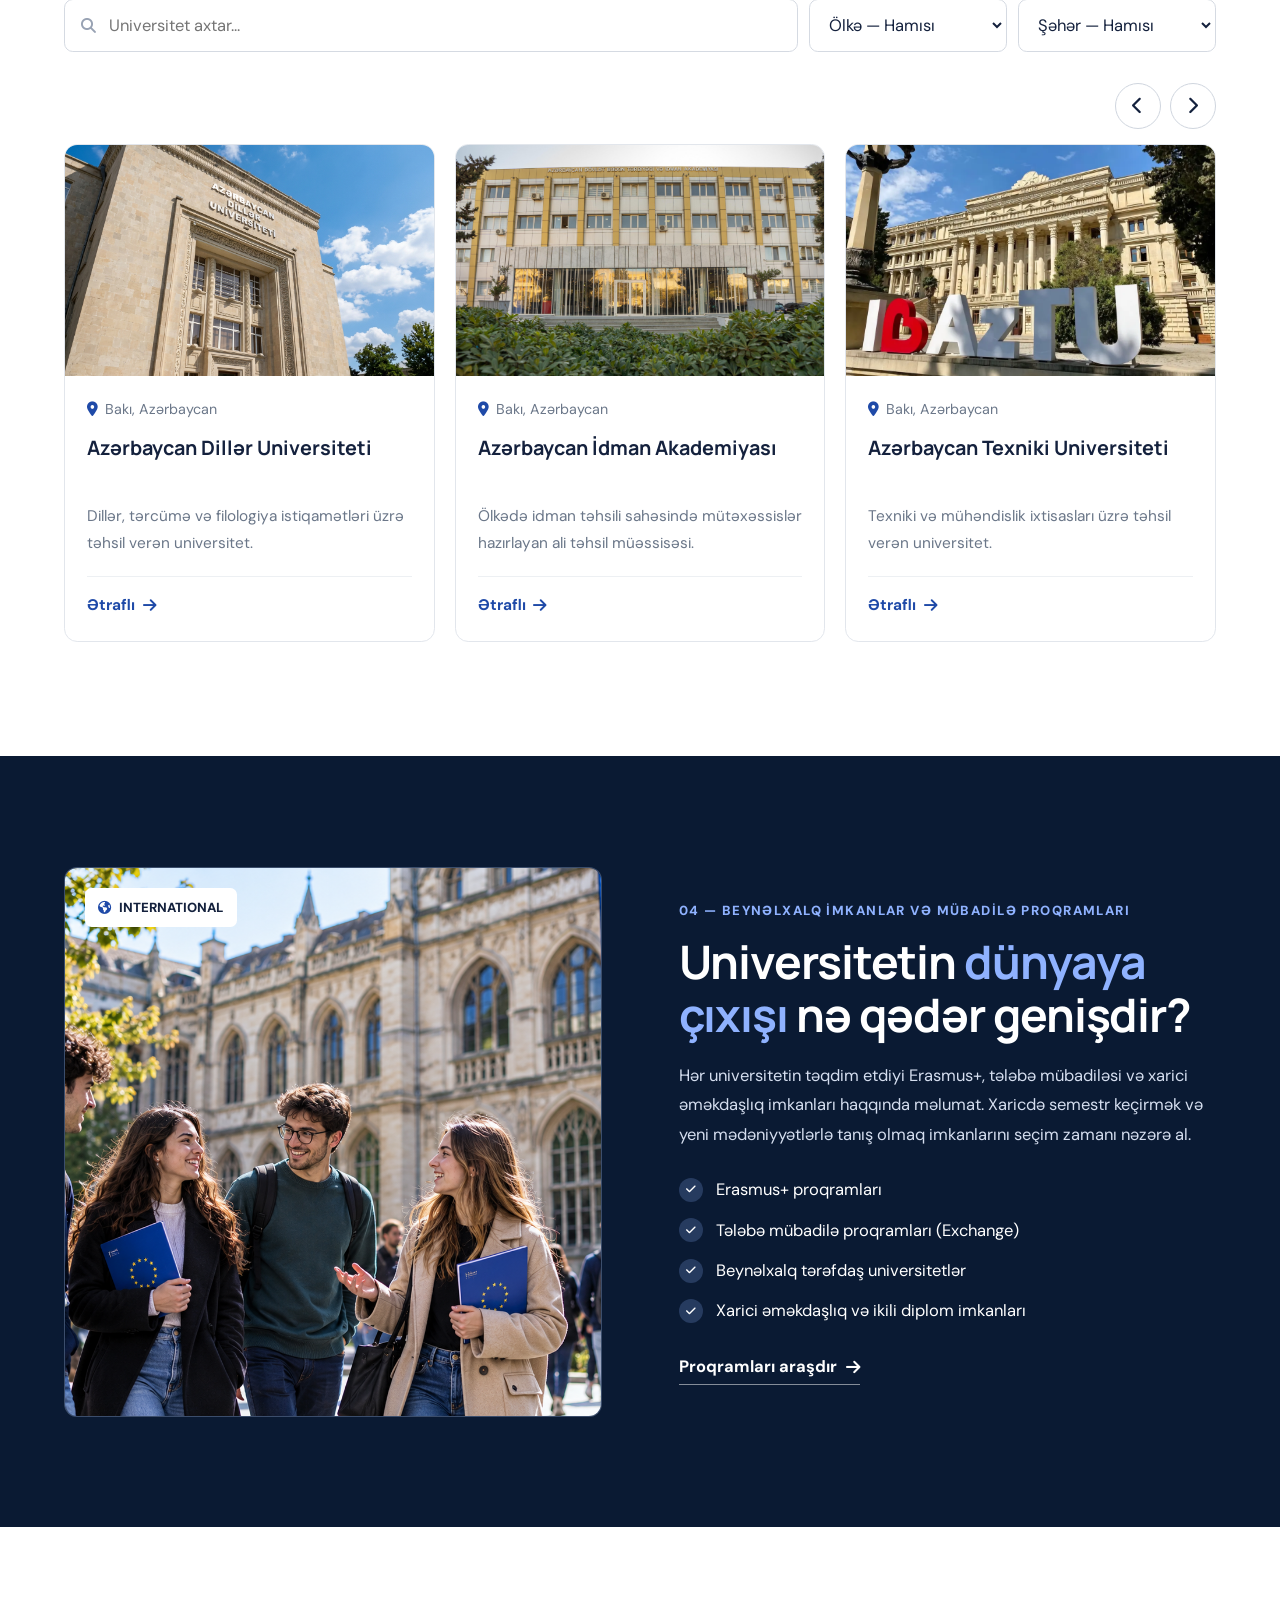
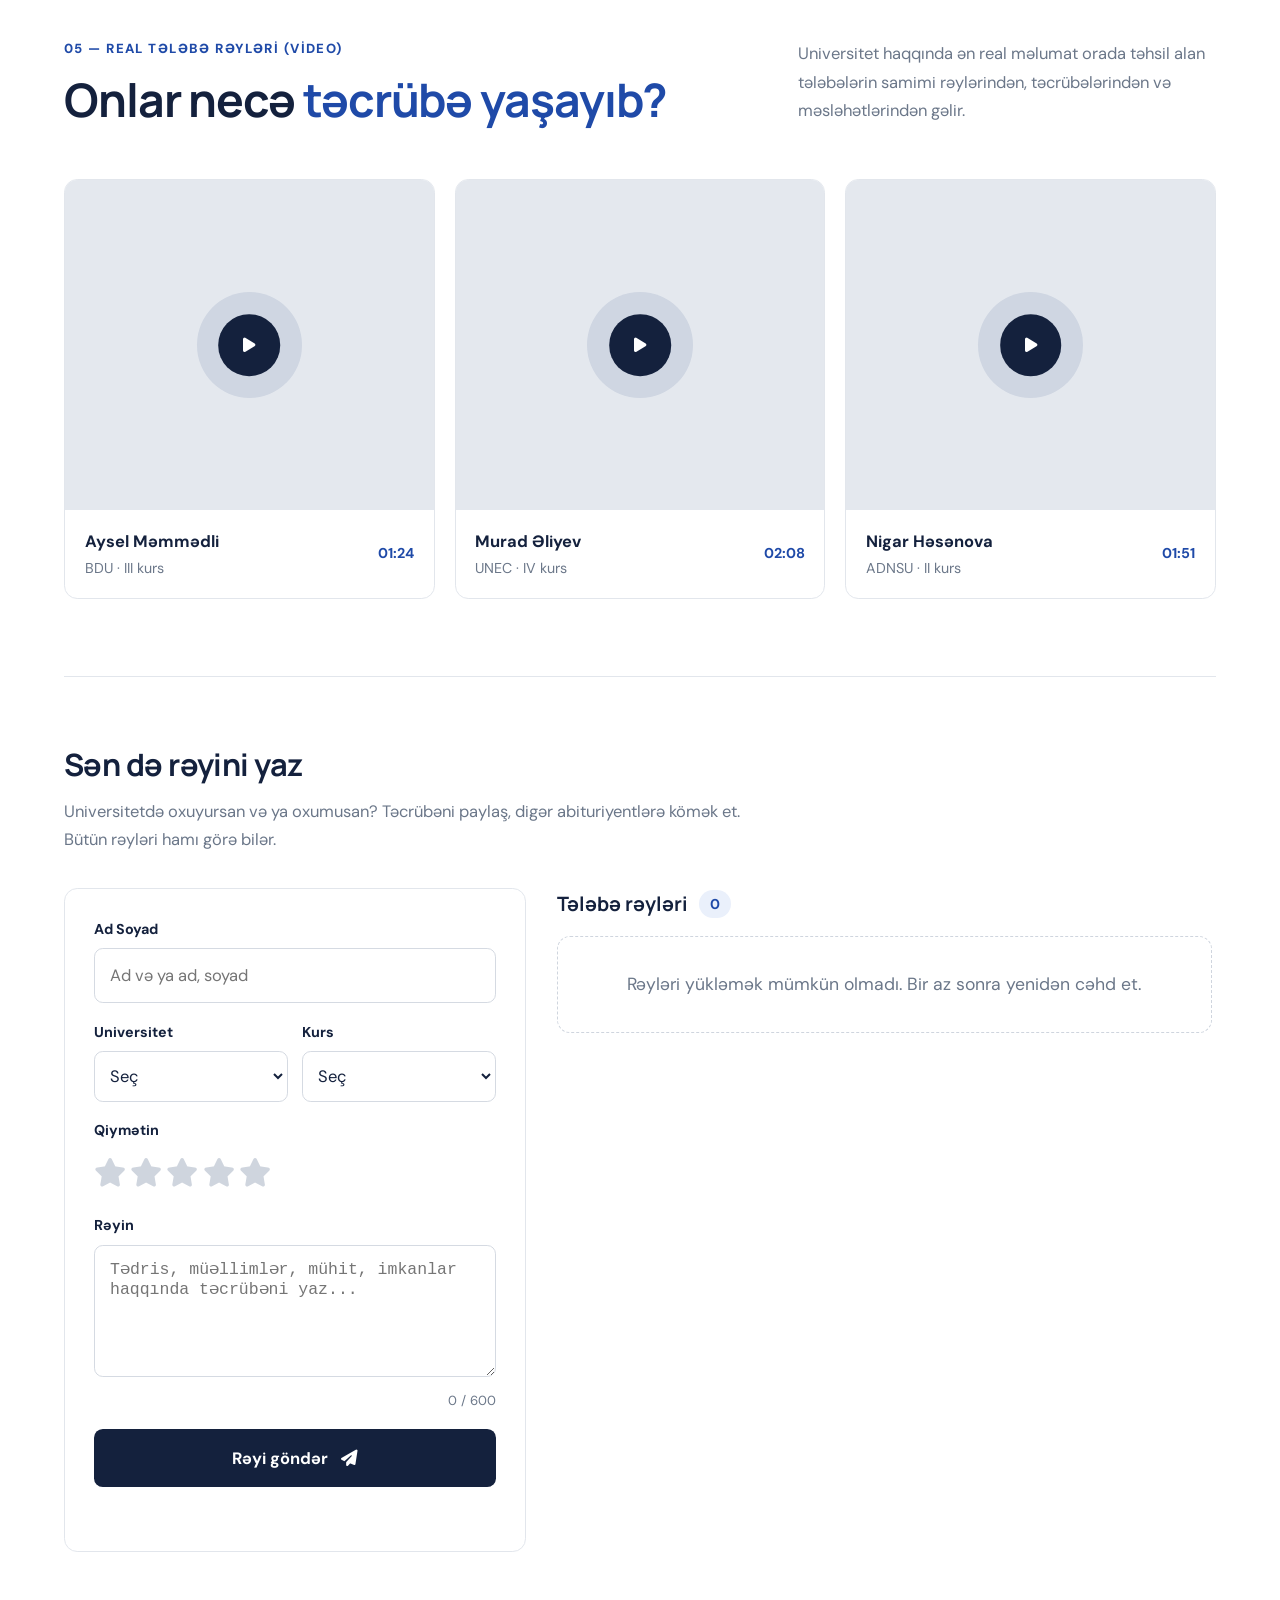
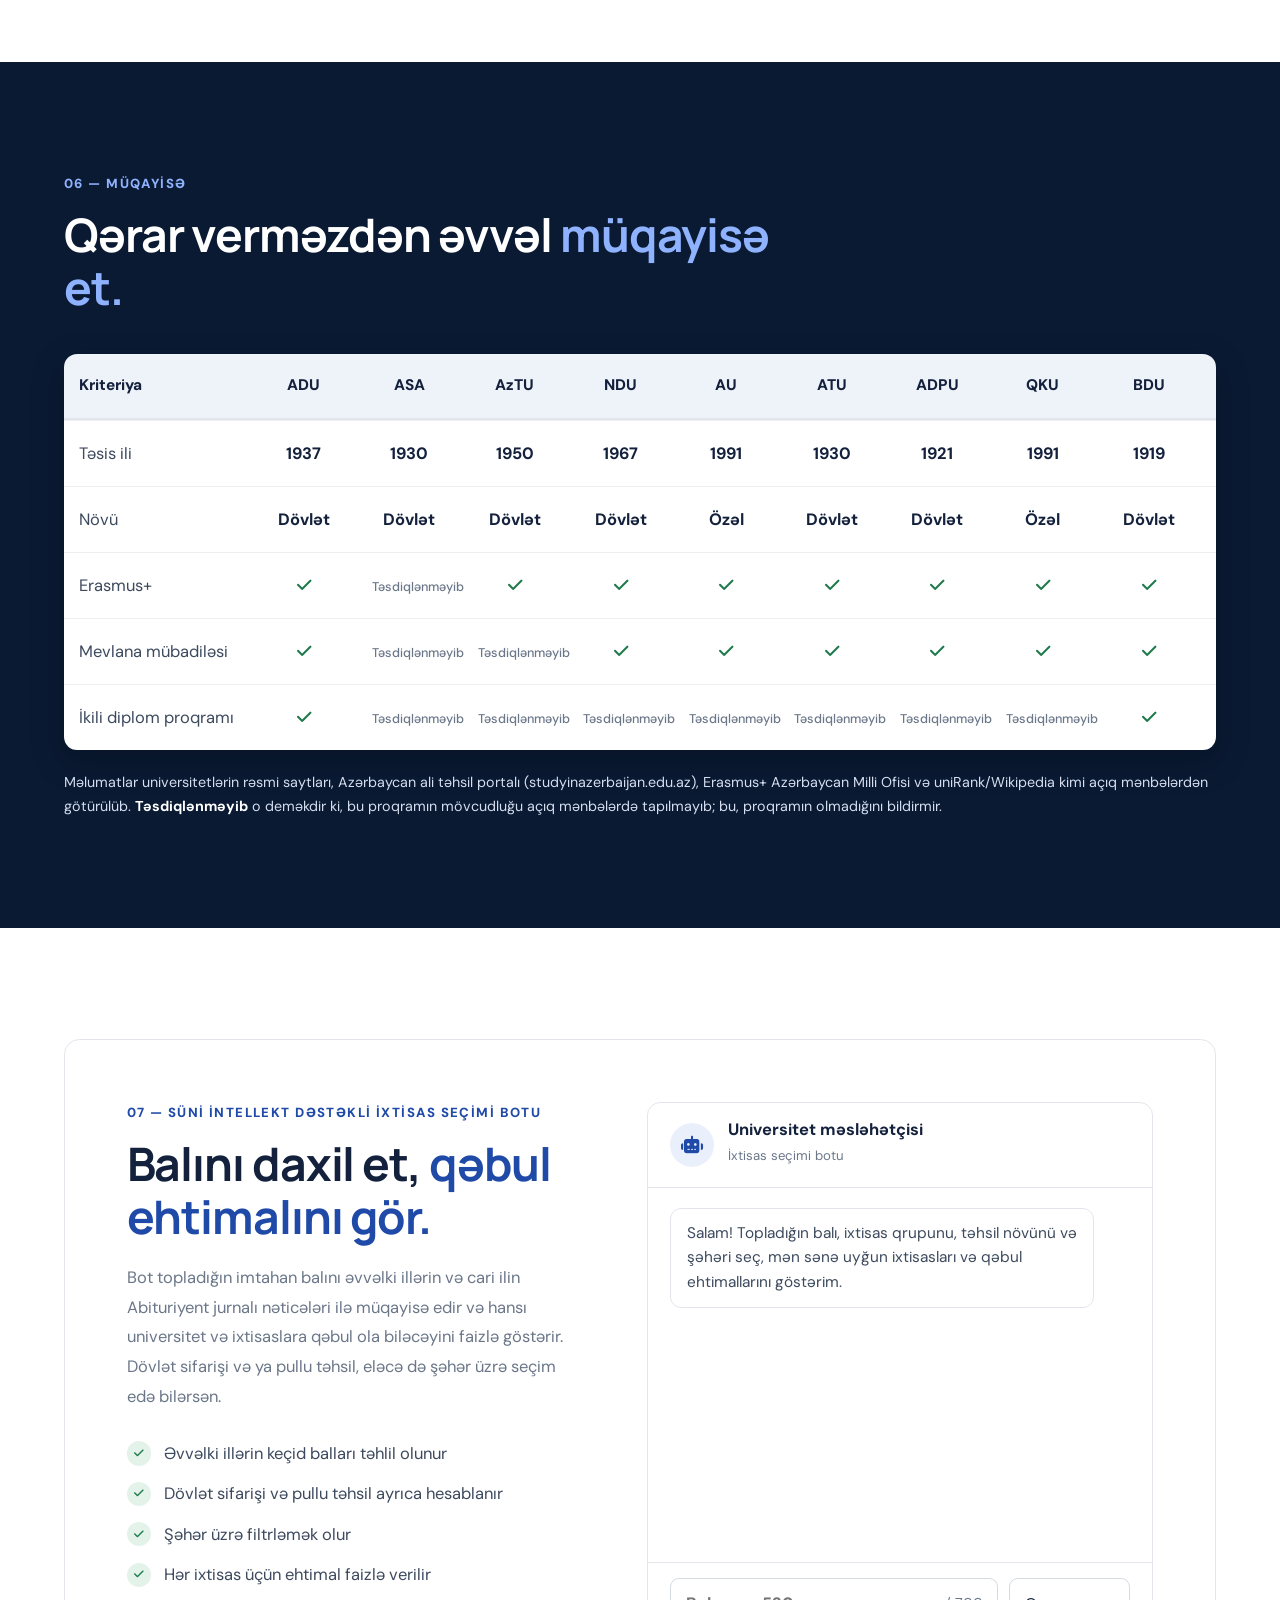
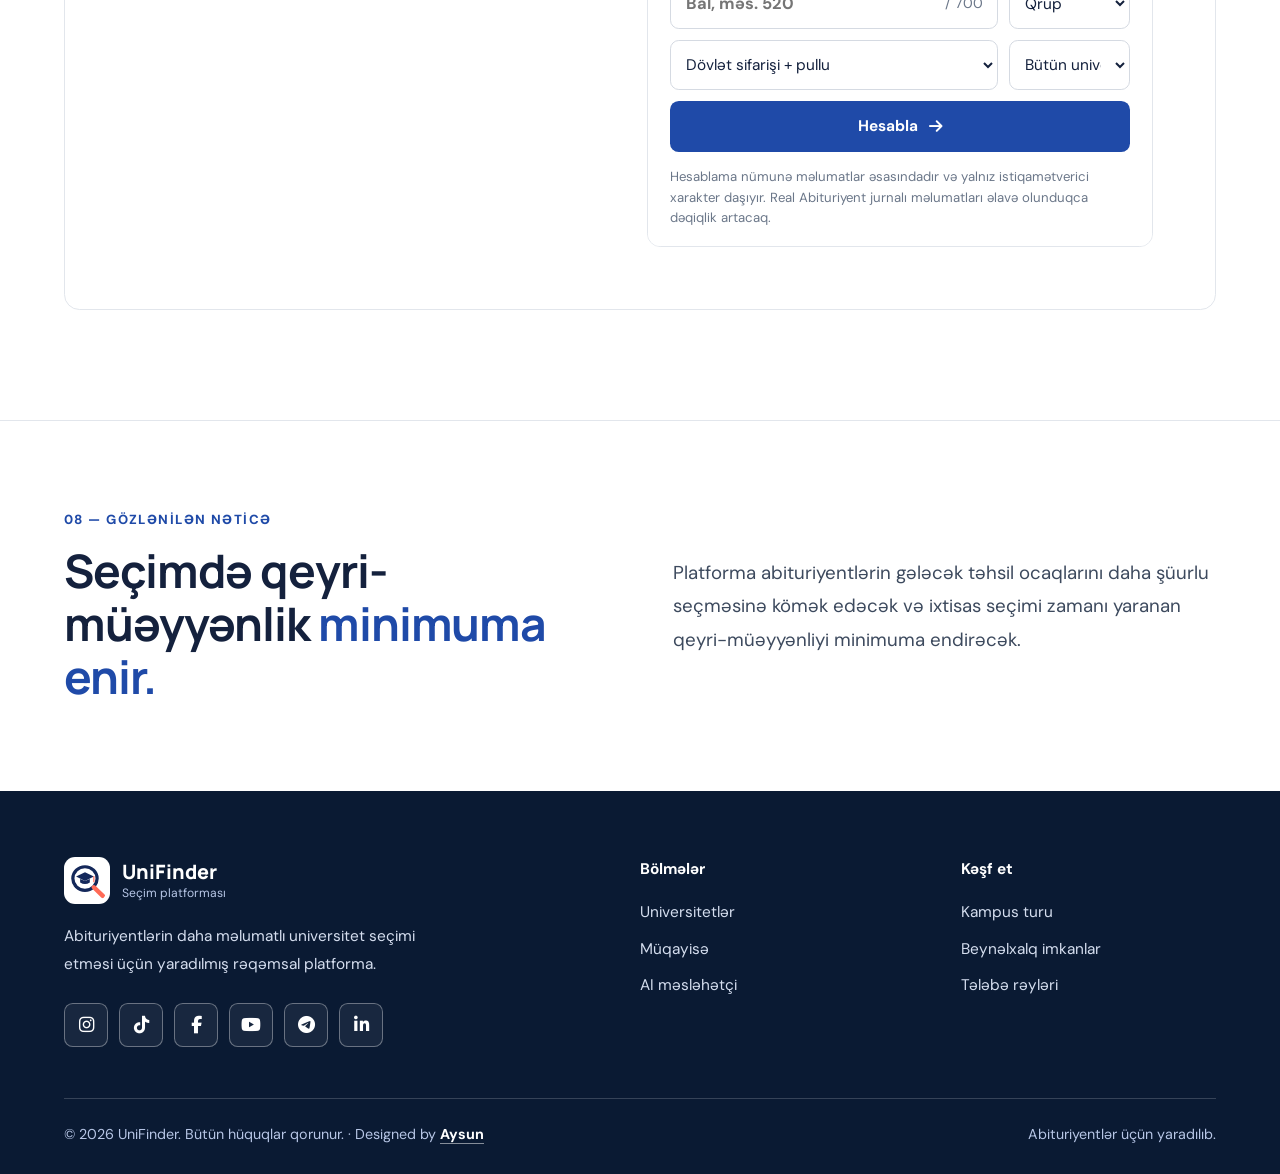
==== commit 834a6456: "ai ixtisas botu" ====
--- a/index.html
+++ b/index.html
@@ -528,6 +528,7 @@
                                     <option value="II">II qrup</option>
                                     <option value="III">III qrup</option>
                                     <option value="IV">IV qrup</option>
+                                    <option value="V">V qrup</option>
                                 </select>
                                 <select id="scoreType" aria-label="Təhsil növü">
                                     <option value="">Dövlət sifarişi + pullu</option>
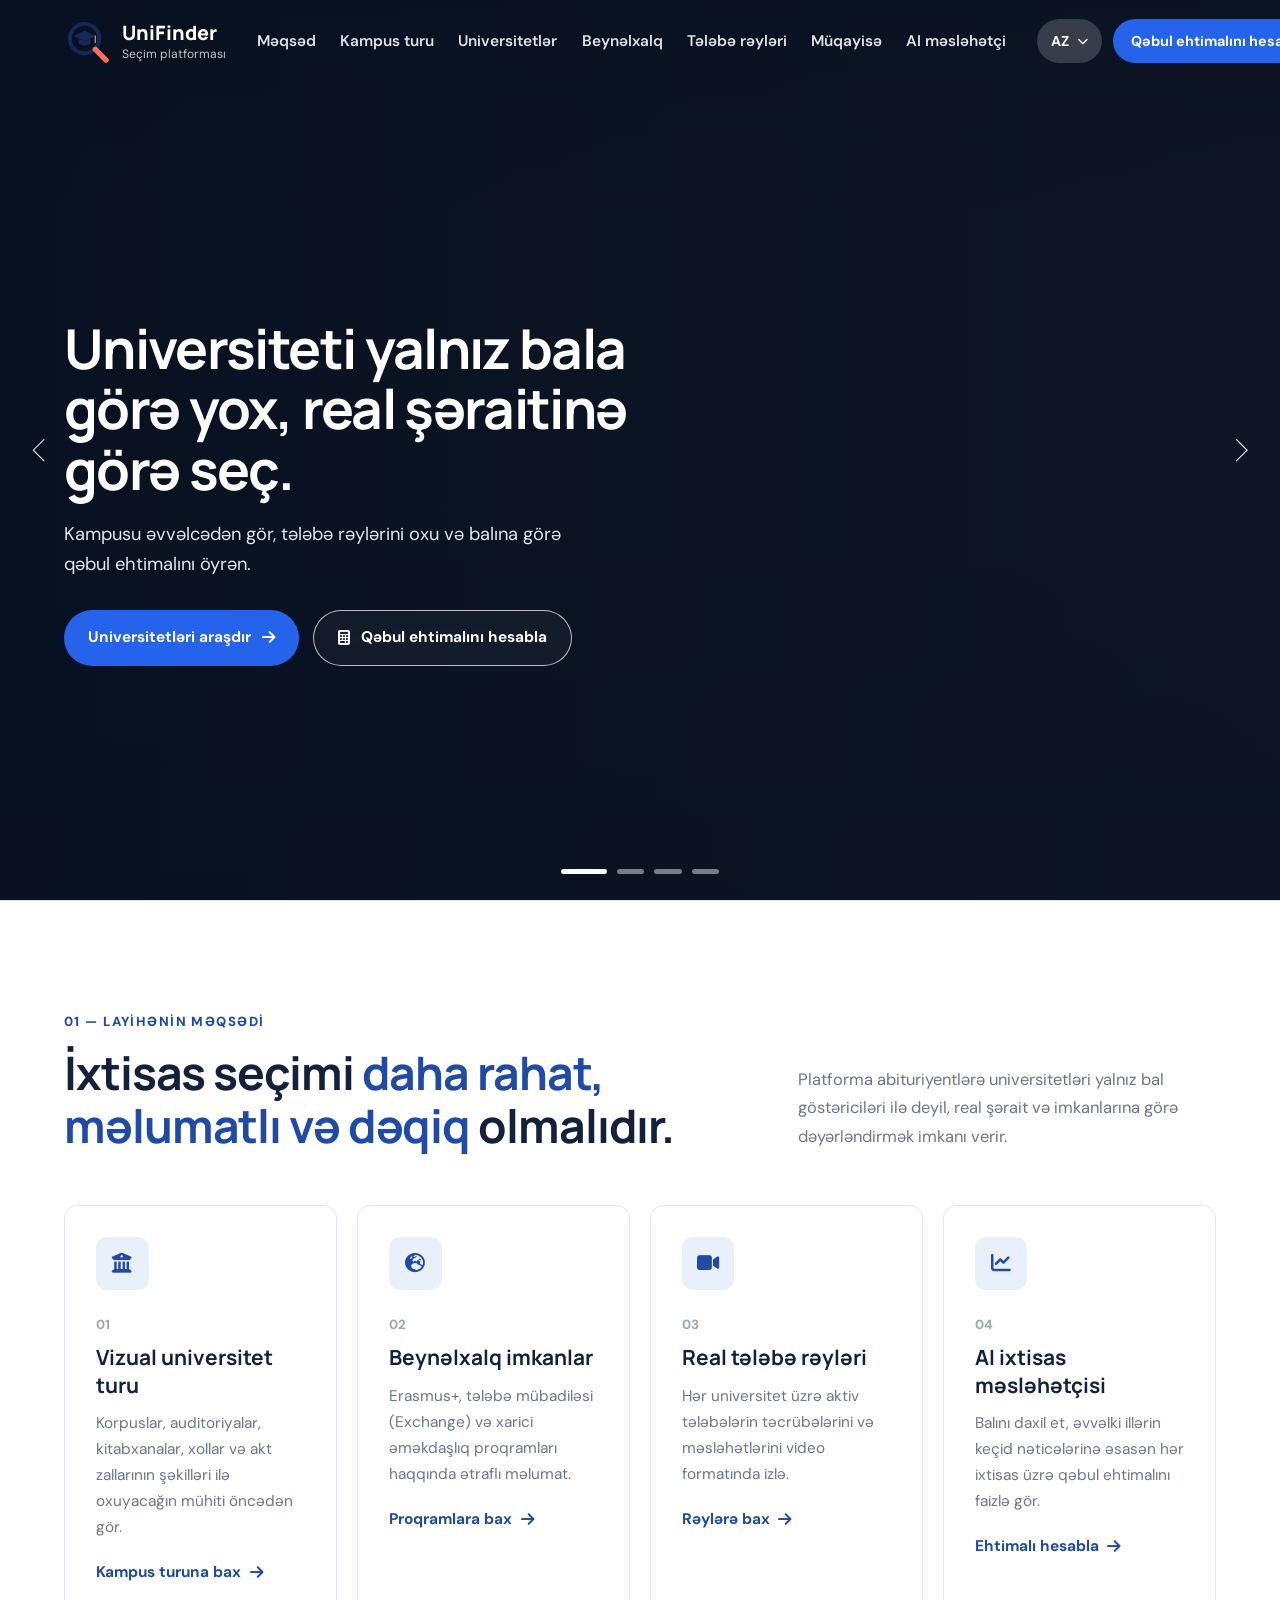
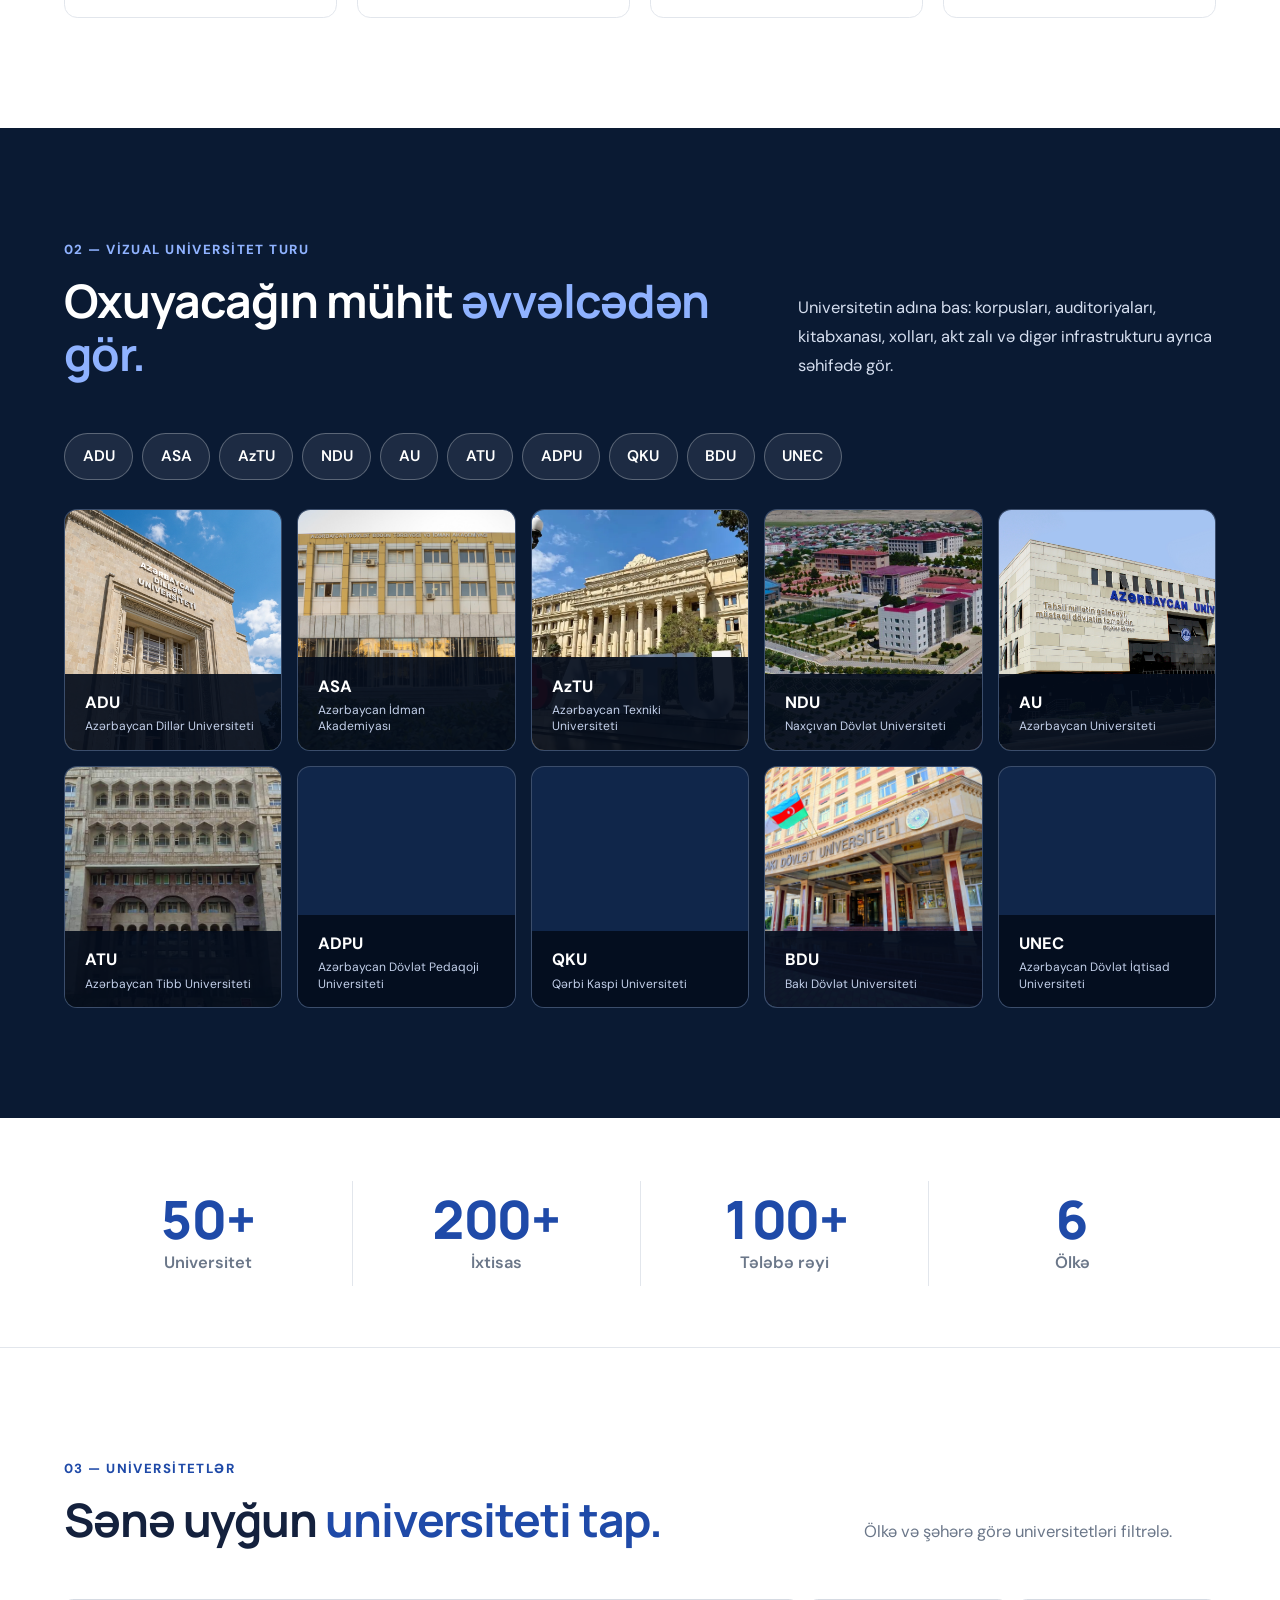
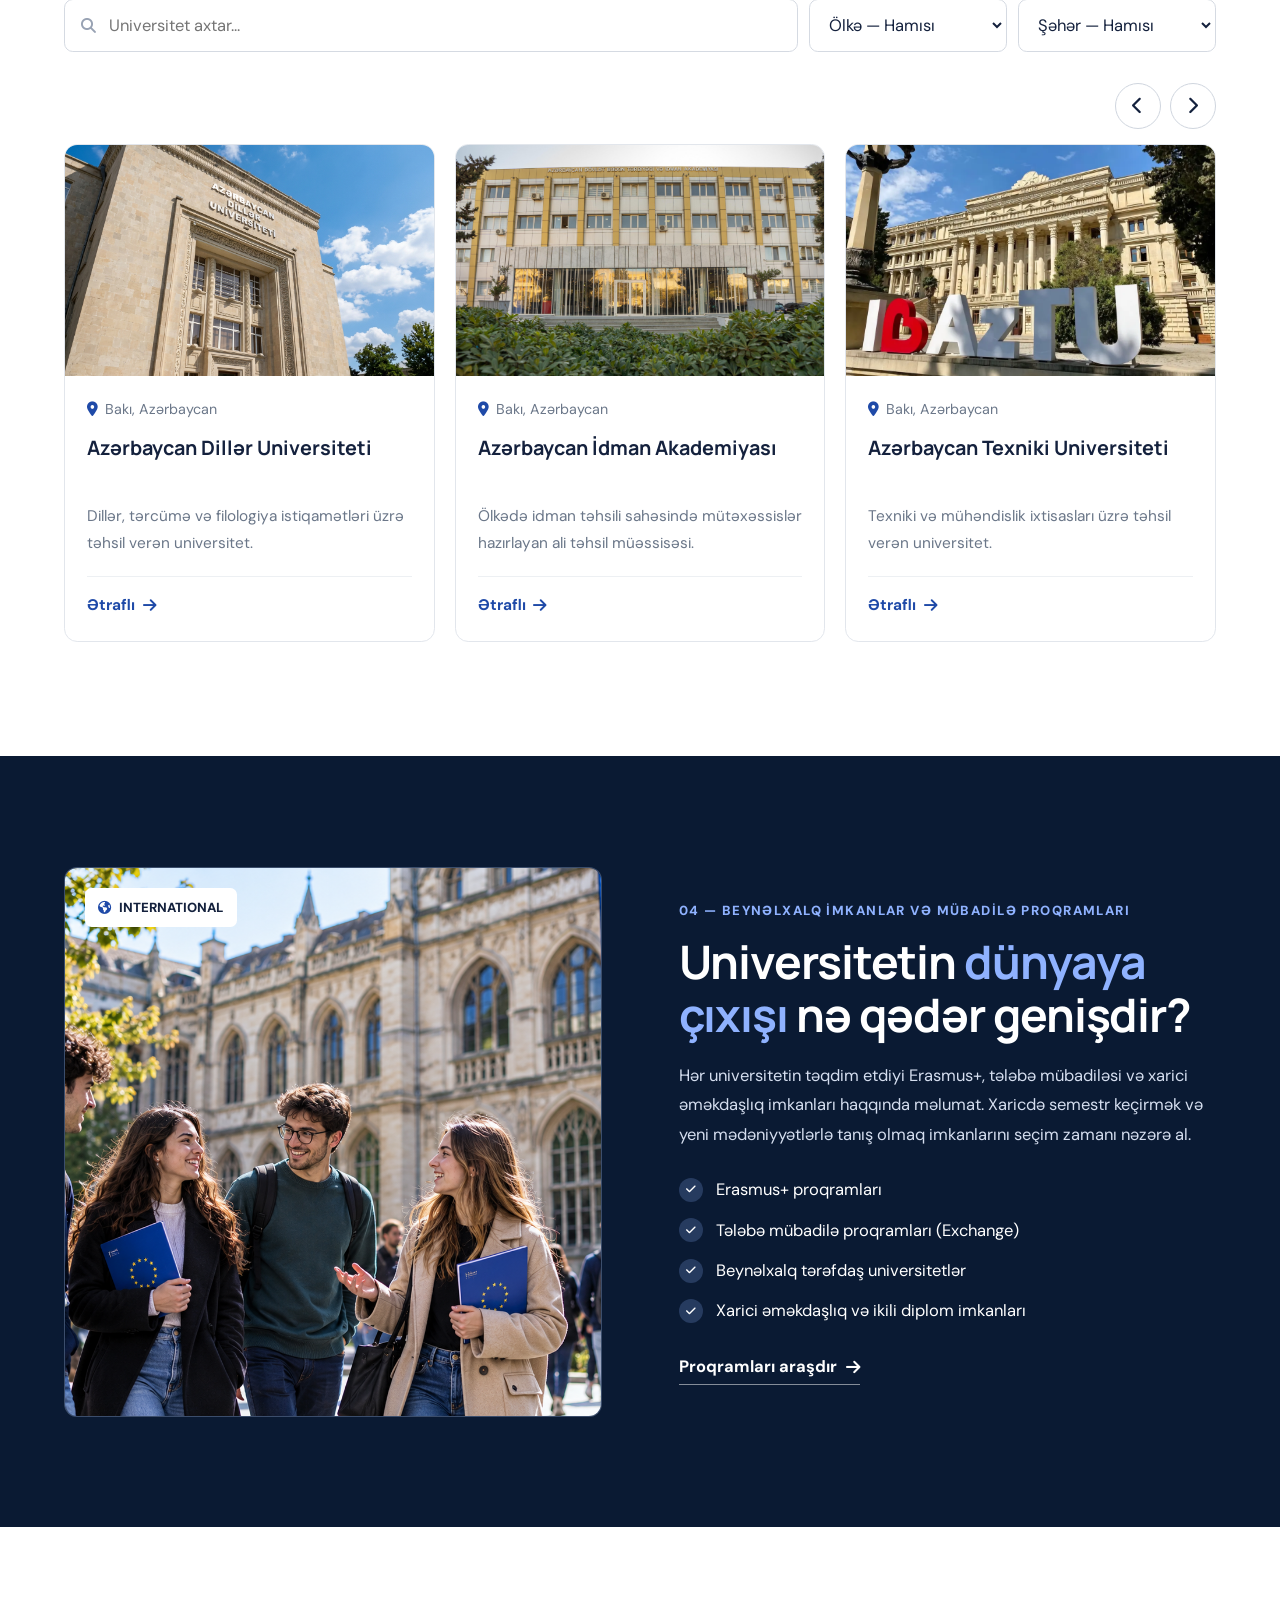
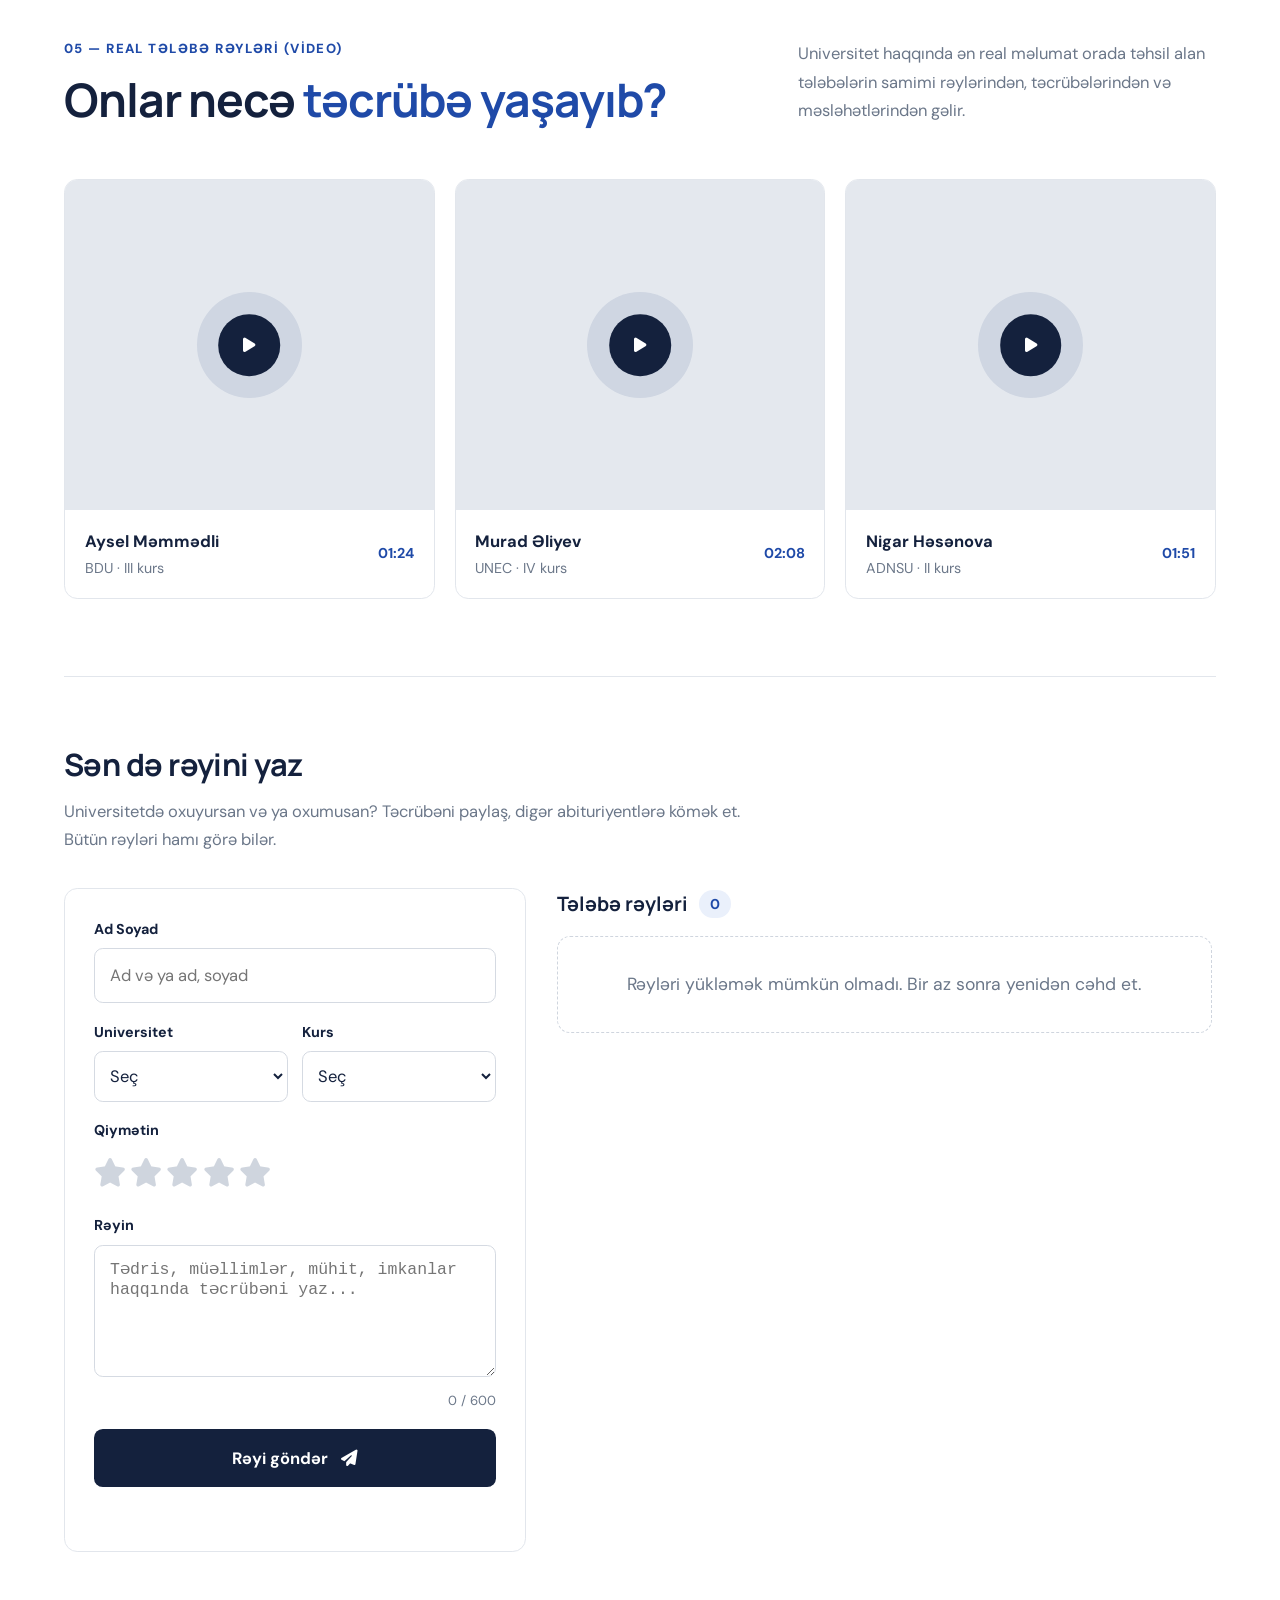
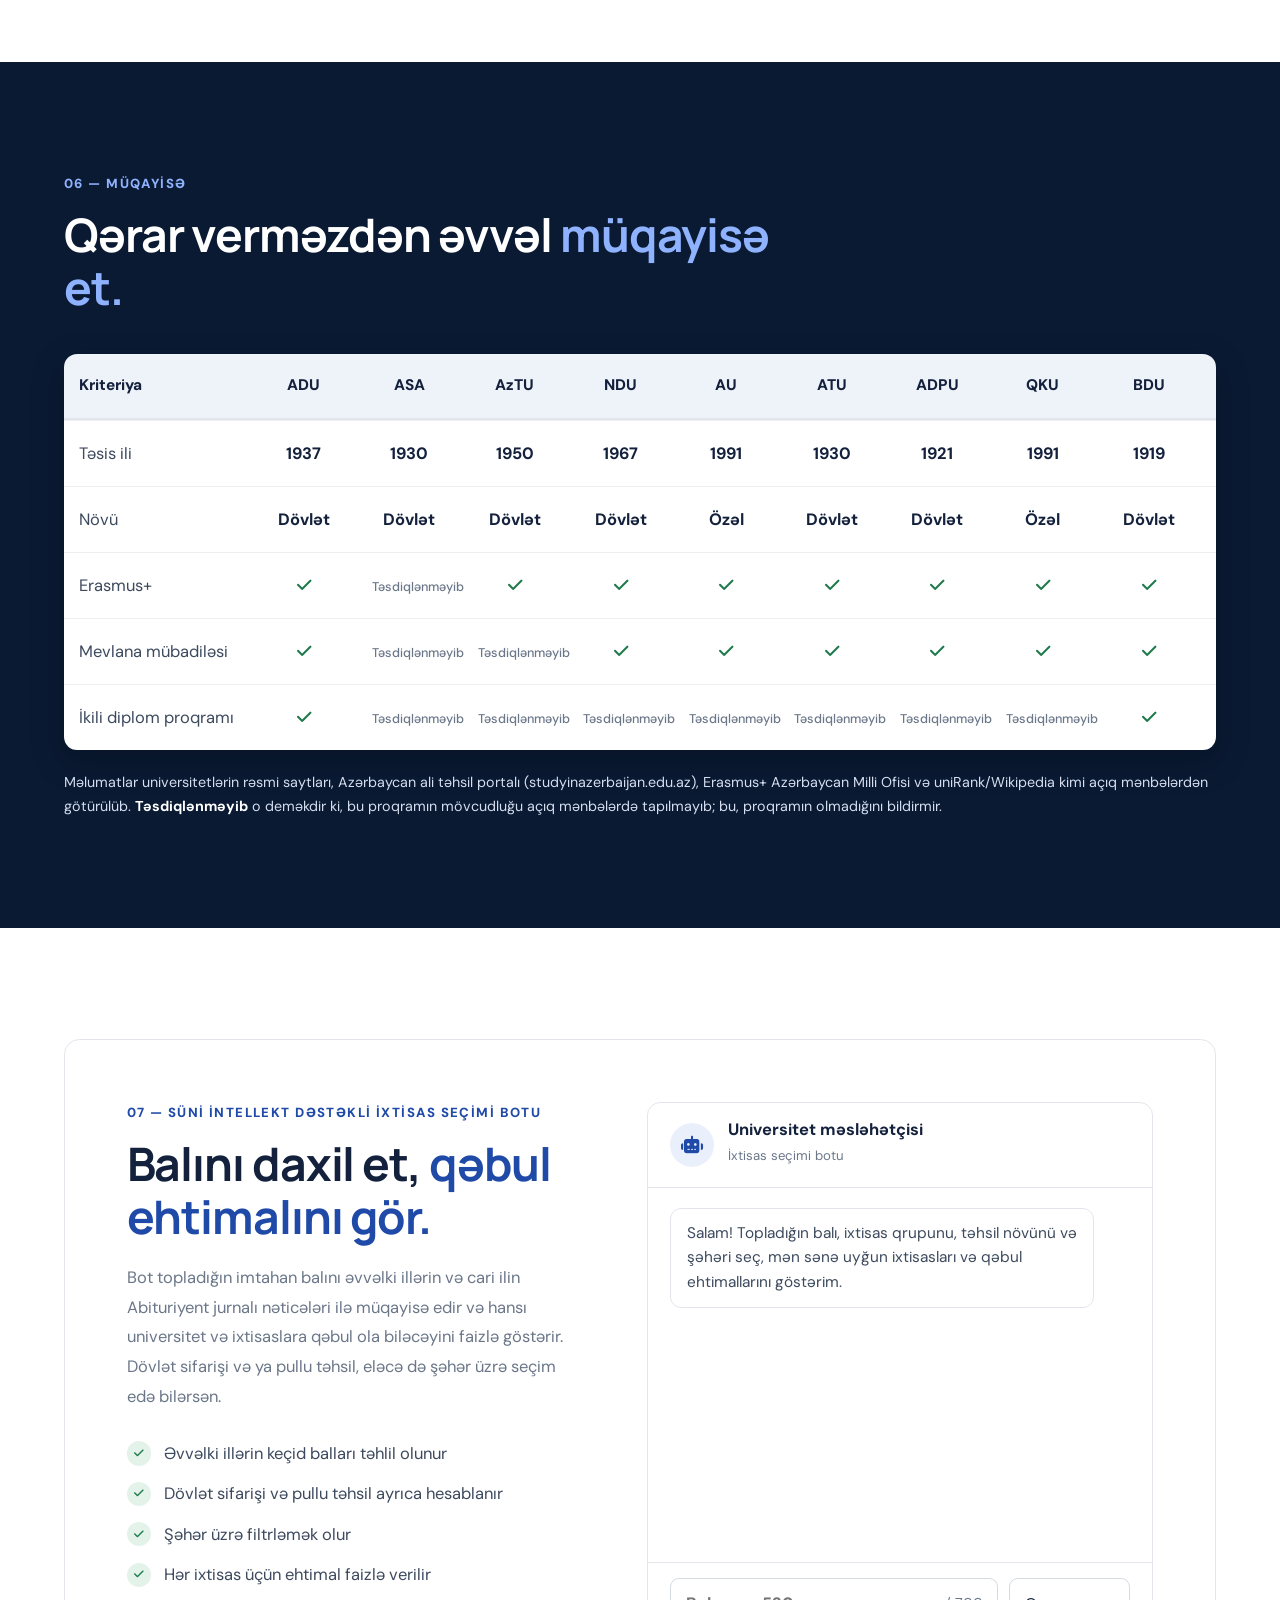
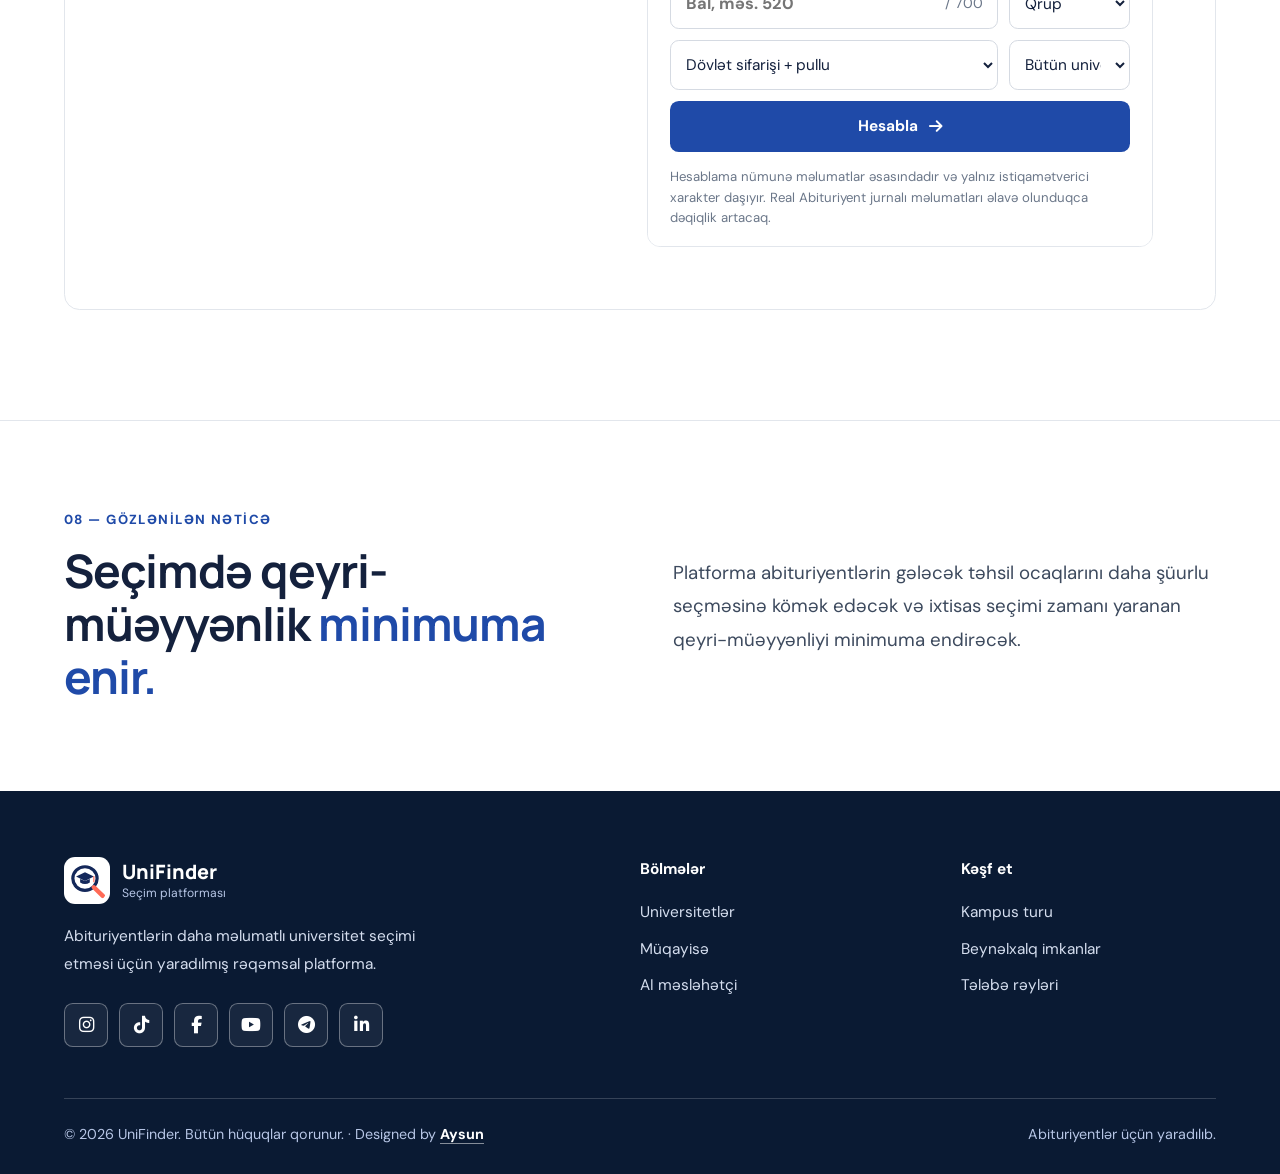
==== commit 63a7f053: "video sekil hecmleri azaltildi" ====
--- a/index.html
+++ b/index.html
@@ -14,7 +14,7 @@
         href="https://fonts.googleapis.com/css2?family=DM+Sans:wght@400;500;600;700&family=Manrope:wght@600;700;800&display=swap"
         rel="stylesheet">
     <link rel="stylesheet" href="https://cdnjs.cloudflare.com/ajax/libs/font-awesome/6.6.0/css/all.min.css">
-    <link rel="stylesheet" href="css/style.css?v=3">
+    <link rel="stylesheet" href="css/style.css?v=4">
 
 </head>
 
@@ -53,14 +53,15 @@
                 <button class="mobile-button" id="mobileButton" type="button" aria-label="Menyu"><i
                         class="fa-solid fa-bars"></i></button>
             </div>
+        </div>
     </header>
     <main id="top">
 
-
         <section class="hero-slider" id="mainHero" aria-label="Əsas slayd">
 
             <div class="hs-slide active">
-                <video class="hs-video" autoplay muted loop playsinline preload="auto">
+                <video class="hs-video" autoplay muted loop playsinline preload="metadata"
+                    poster="images/slaydvideo-poster.jpg" data-mobile="images/slaydvideo-mobile.mp4">
                     <source src="images/slaydvideo.mp4" type="video/mp4">
                 </video>
                 <div class="container hs-text">
@@ -76,7 +77,7 @@
             </div>
 
             <div class="hs-slide">
-                <img src="images/hero2.png" alt="" loading="lazy">
+                <img src="images/hero2.webp" alt="" loading="lazy" decoding="async">
                 <div class="container hs-text">
                     <h1>Oxuyacağın mühiti əvvəlcədən gör.</h1>
                     <p>Korpuslar, auditoriyalar, kitabxanalar və akt zalları universitet səhifələrində.</p>
@@ -87,7 +88,7 @@
             </div>
 
             <div class="hs-slide">
-                <img src="images/hero3.png" alt="" loading="lazy">
+                <img src="images/hero3.webp" alt="" loading="lazy" decoding="async">
                 <div class="container hs-text">
                     <h1>Universitetin dünyaya çıxışı nə qədər genişdir?</h1>
                     <p>Erasmus+, mübadilə və xarici əməkdaşlıq imkanlarını seçimdən əvvəl müqayisə et.</p>
@@ -99,7 +100,7 @@
             </div>
 
             <div class="hs-slide">
-                <img src="images/hero4.png" alt="" loading="lazy">
+                <img src="images/hero4.webp" alt="" loading="lazy" decoding="async">
                 <div class="container hs-text">
                     <h1>Balını daxil et, qəbul ehtimalını gör.</h1>
                     <p>Əvvəlki illərin keçid ballarına əsasən hər ixtisas üzrə ehtimal faizlə göstərilir.</p>
@@ -120,8 +121,6 @@
                 <button type="button" aria-label="Slayd 4"></button>
             </div>
         </section>
-
-
 
         <section class="goal" id="goal">
             <div class="container">
@@ -171,8 +170,6 @@
             </div>
         </section>
 
-
-        <!-- CAMPUS TOUR -->
         <section class="tour" id="tour">
             <div class="container">
                 <div class="section-heading">
@@ -184,7 +181,6 @@
                         infrastrukturu ayrıca səhifədə gör.</p>
                 </div>
 
-                <!-- Üstdəki ad düymələri -->
                 <div class="tour-tabs">
                     <a href="html/adu.html">ADU</a>
                     <a href="html/asa.html">ASA</a>
@@ -198,47 +194,56 @@
                     <a href="html/unec.html">UNEC</a>
                 </div>
 
-                <!-- Kartlar -->
                 <div class="tour-grid">
                     <a class="tour-item" href="html/adu.html">
-                        <img src="images/adu.png" alt="ADU" loading="lazy" onerror="this.classList.add('missing')">
+                        <img src="images/adu.png" alt="ADU" loading="lazy" decoding="async"
+                            onerror="this.classList.add('missing')">
                         <figcaption><strong>ADU</strong><span>Azərbaycan Dillər Universiteti</span></figcaption>
                     </a>
                     <a class="tour-item" href="html/asa.html">
-                        <img src="images/asa.png" alt="ASA" loading="lazy" onerror="this.classList.add('missing')">
+                        <img src="images/asa.png" alt="ASA" loading="lazy" decoding="async"
+                            onerror="this.classList.add('missing')">
                         <figcaption><strong>ASA</strong><span>Azərbaycan İdman Akademiyası</span></figcaption>
                     </a>
                     <a class="tour-item" href="html/aztu.html">
-                        <img src="images/aztu.png" alt="AzTU" loading="lazy" onerror="this.classList.add('missing')">
+                        <img src="images/aztu.png" alt="AzTU" loading="lazy" decoding="async"
+                            onerror="this.classList.add('missing')">
                         <figcaption><strong>AzTU</strong><span>Azərbaycan Texniki Universiteti</span></figcaption>
                     </a>
                     <a class="tour-item" href="html/ndu.html">
-                        <img src="images/ndu.png" alt="NDU" loading="lazy" onerror="this.classList.add('missing')">
+                        <img src="images/ndu.png" alt="NDU" loading="lazy" decoding="async"
+                            onerror="this.classList.add('missing')">
                         <figcaption><strong>NDU</strong><span>Naxçıvan Dövlət Universiteti</span></figcaption>
                     </a>
                     <a class="tour-item" href="html/au.html">
-                        <img src="images/au.png" alt="AU" loading="lazy" onerror="this.classList.add('missing')">
+                        <img src="images/au.png" alt="AU" loading="lazy" decoding="async"
+                            onerror="this.classList.add('missing')">
                         <figcaption><strong>AU</strong><span>Azərbaycan Universiteti</span></figcaption>
                     </a>
                     <a class="tour-item" href="html/atu.html">
-                        <img src="images/atu.png" alt="ATU" loading="lazy" onerror="this.classList.add('missing')">
+                        <img src="images/atu.png" alt="ATU" loading="lazy" decoding="async"
+                            onerror="this.classList.add('missing')">
                         <figcaption><strong>ATU</strong><span>Azərbaycan Tibb Universiteti</span></figcaption>
                     </a>
                     <a class="tour-item" href="html/adpu.html">
-                        <img src="images/adpu.png" alt="ADPU" loading="lazy" onerror="this.classList.add('missing')">
+                        <img src="images/adpu.png" alt="ADPU" loading="lazy" decoding="async"
+                            onerror="this.classList.add('missing')">
                         <figcaption><strong>ADPU</strong><span>Azərbaycan Dövlət Pedaqoji Universiteti</span>
                         </figcaption>
                     </a>
                     <a class="tour-item" href="html/qku.html">
-                        <img src="images/qku.png" alt="QKU" loading="lazy" onerror="this.classList.add('missing')">
+                        <img src="images/qku.png" alt="QKU" loading="lazy" decoding="async"
+                            onerror="this.classList.add('missing')">
                         <figcaption><strong>QKU</strong><span>Qərbi Kaspi Universiteti</span></figcaption>
                     </a>
                     <a class="tour-item" href="html/bdu.html">
-                        <img src="images/bdu.png" alt="BDU" loading="lazy" onerror="this.classList.add('missing')">
+                        <img src="images/bdu.png" alt="BDU" loading="lazy" decoding="async"
+                            onerror="this.classList.add('missing')">
                         <figcaption><strong>BDU</strong><span>Bakı Dövlət Universiteti</span></figcaption>
                     </a>
                     <a class="tour-item" href="html/unec.html">
-                        <img src="images/unec.png" alt="UNEC" loading="lazy" onerror="this.classList.add('missing')">
+                        <img src="images/unec.png" alt="UNEC" loading="lazy" decoding="async"
+                            onerror="this.classList.add('missing')">
                         <figcaption><strong>UNEC</strong><span>Azərbaycan Dövlət İqtisad Universiteti</span>
                         </figcaption>
                     </a>
@@ -247,11 +252,8 @@
                 <div id="tourTabs" hidden></div>
                 <div id="tourGrid" hidden></div>
 
-
-            </div>
-        </section>
-
-
+            </div>
+        </section>
 
         <section class="stats-band">
             <div class="container">
@@ -268,8 +270,6 @@
             </div>
         </section>
 
-
-        <!-- UNIVERSITIES -->
         <section class="universities" id="universities">
             <div class="container">
                 <div class="section-heading universities-heading">
@@ -308,12 +308,10 @@
             </div>
         </section>
 
-
-        <!-- INTERNATIONAL -->
         <section class="international" id="international">
             <div class="container international-grid">
                 <div class="international-image">
-                    <img src="images/beynalxalq.png" alt="Beynəlxalq tələbələr" loading="lazy">
+                    <img src="images/beynalxalq.png" alt="Beynəlxalq tələbələr" loading="lazy" decoding="async">
                     <div class="international-label"><i class="fa-solid fa-earth-americas"></i> INTERNATIONAL</div>
                 </div>
 
@@ -330,14 +328,12 @@
                         <div><i class="fa-solid fa-check"></i><span>Xarici əməkdaşlıq və ikili diplom imkanları</span>
                         </div>
                     </div>
-                    <a href="#international" class="text-button">Proqramları araşdır <i
+                    <a href="html/proqram.html" class="text-button">Proqramları araşdır <i
                             class="fa-solid fa-arrow-right"></i></a>
                 </div>
             </div>
         </section>
 
-
-        <!-- STUDENTS -->
         <section class="students" id="students">
             <div class="container">
                 <div class="section-heading">
@@ -385,7 +381,6 @@
                     </article>
                 </div>
 
-                <!-- REVIEWS -->
                 <div class="reviews" id="reviews">
                     <div class="reviews-head">
                         <h3>Sən də rəyini yaz</h3>
@@ -468,7 +463,6 @@
             </div>
         </section>
 
-
         <section class="compare-section" id="compare">
             <div class="container">
                 <div class="compare-intro">
@@ -484,8 +478,6 @@
             </div>
         </section>
 
-
-        <!-- AI ADVISOR -->
         <section class="advisor" id="advisor">
             <div class="container">
                 <div class="advisor-box">
@@ -548,8 +540,6 @@
             </div>
         </section>
 
-
-        <!-- EXPECTED RESULT -->
         <section class="outcome" id="outcome">
             <div class="container outcome-inner">
                 <div>
@@ -608,7 +598,6 @@
         </div>
     </footer>
 
-    <!-- VIDEO MODAL -->
     <div class="modal" id="videoModal" role="dialog" aria-modal="true" aria-label="Tələbə rəyi">
         <div class="modal-box">
             <button class="modal-close" id="modalClose" type="button" aria-label="Bağla"><i
@@ -617,7 +606,7 @@
         </div>
     </div>
 
-    <script src="js/script.js?v=3"></script>
+    <script src="js/script.js?v=4" defer></script>
 
 </body>
 
--- a/css/style.css
+++ b/css/style.css
@@ -54,9 +54,12 @@
     cursor: pointer;
 }
 
-img {
+img,
+video {
     display: block;
     width: 100%;
+    max-width: 100%;
+    height: auto;
 }
 
 img.missing {
@@ -91,9 +94,6 @@
     outline: 2px solid var(--brand);
     outline-offset: 2px;
 }
-
-
-/* NAVBAR */
 
 .navbar {
     position: fixed;
@@ -423,8 +423,6 @@
     background: rgba(255, 255, 255, .16);
 }
 
-/* Zərif sağ-sol oxlar */
-
 .hs-arrow {
     position: absolute;
     top: 50%;
@@ -468,8 +466,6 @@
     transform: translate(4px, -50%);
 }
 
-/* Slayd göstəriciləri */
-
 .hs-dots {
     position: absolute;
     left: 0;
@@ -527,42 +523,6 @@
     }
 }
 
-.hs-actions {
-    display: flex;
-    flex-wrap: wrap;
-    gap: 12px;
-    margin-top: 28px;
-}
-
-.hs-btn {
-    padding: 14px 22px;
-    border-radius: 8px;
-    background: #fff;
-    color: var(--ink);
-    font-weight: 700;
-    font-size: 15px;
-}
-
-.hs-btn:hover {
-    background: #eaf0fb;
-}
-
-.hs-btn.ghost {
-    background: transparent;
-    border: 1px solid rgba(255, 255, 255, .6);
-    color: #fff;
-}
-
-.hs-btn.ghost:hover {
-    background: rgba(255, 255, 255, .12);
-}
-
-
-
-
-
-/* HERO (universitet səhifəsi) */
-
 .hero {
     padding: 80px 0 70px;
     background: #fff;
@@ -774,9 +734,6 @@
     font-size: 15px;
 }
 
-
-/* DÜYMƏLƏR */
-
 .primary-button {
     display: inline-flex;
     align-items: center;
@@ -842,9 +799,6 @@
     font-size: 15px;
     font-weight: 700;
 }
-
-
-/* BÖLMƏ BAŞLIQLARI */
 
 .section-heading {
     display: grid;
@@ -897,9 +851,6 @@
     color: var(--muted);
     font-size: 13px;
 }
-
-
-/* MƏQSƏD */
 
 .goal {
     background: #fff;
@@ -966,9 +917,6 @@
     font-weight: 700;
 }
 
-
-/* KAMPUS TURU (göy) */
-
 .tour {
     background: var(--navy);
 }
@@ -1079,9 +1027,6 @@
 .tour-item figcaption span i {
     margin-left: 4px;
 }
-
-
-/* SAYĞAC */
 
 .stats-band {
     padding: 56px 0;
@@ -1118,9 +1063,6 @@
     font-size: 15px;
     font-weight: 600;
 }
-
-
-/* UNİVERSİTETLƏR */
 
 .universities {
     background: #fff;
@@ -1284,25 +1226,6 @@
     font-weight: 800;
 }
 
-/* .save-button {
-    position: absolute;
-    right: 12px;
-    top: 12px;
-    width: 34px;
-    height: 34px;
-    display: grid;
-    place-items: center;
-    border: none;
-    border-radius: 7px;
-    background: #fff;
-    color: #5b6676;
-    font-size: 14px;
-}
-
-.save-button.saved {
-    color: var(--brand);
-} */
-
 .university-body {
     padding: 20px;
 }
@@ -1383,9 +1306,6 @@
     color: var(--muted);
     font-size: 14px;
 }
-
-
-/* BEYNƏLXALQ (göy) */
 
 .international {
     background: var(--navy);
@@ -1485,9 +1405,6 @@
     border-bottom-color: var(--accent-light);
     color: var(--accent-light);
 }
-
-
-/* TƏLƏBƏ RƏYLƏRİ */
 
 .students {
     background: #fff;
@@ -1853,9 +1770,6 @@
     text-align: center;
 }
 
-
-/* MÜQAYİSƏ (göy) */
-
 .compare-section {
     background: var(--navy);
 }
@@ -1947,9 +1861,6 @@
     grid-template-columns: 2fr .6fr 1fr 1fr;
     min-width: 520px;
 }
-
-
-/* AI MƏSLƏHƏTÇİ */
 
 .advisor {
     background: #fff;
@@ -2002,6 +1913,7 @@
     display: flex;
     flex-direction: column;
     overflow: hidden;
+    min-width: 0;
     border: 1px solid var(--line);
     border-radius: 12px;
     background: #fff;
@@ -2215,9 +2127,6 @@
     line-height: 1.55;
 }
 
-
-/* GÖZLƏNİLƏN NƏTİCƏ (ağ) */
-
 .outcome {
     padding: 80px 0;
     background: #fff;
@@ -2235,9 +2144,6 @@
     font-size: 17px;
     line-height: 1.8;
 }
-
-
-/* GÖY BÖLMƏLƏR ARASINDA XƏTT OLMASIN */
 
 main>section.tour,
 main>section.international,
@@ -2247,9 +2153,6 @@
 main>section.compare-section+section {
     border-top-color: transparent;
 }
-
-
-/* FOOTER (göy) */
 
 .footer {
     padding: 60px 0 25px;
@@ -2357,9 +2260,6 @@
 .designer:hover {
     border-bottom-color: #fff;
 }
-
-
-/* MODAL */
 
 .modal {
     position: fixed;
@@ -2417,9 +2317,6 @@
 .modal-empty h3 {
     margin-bottom: 6px;
 }
-
-
-/* RESPONSIV */
 
 @media (max-width: 1100px) {
     .nav-menu {
@@ -2603,7 +2500,8 @@
     }
 
     .hero-image {
-        height: 360px;
+        height: auto;
+        aspect-ratio: 4 / 3;
     }
 
     .hs-arrow {
@@ -2618,10 +2516,21 @@
 
     .tour-grid {
         grid-template-columns: 1fr 1fr;
+        gap: 12px;
     }
 
     .tour-item {
-        height: 180px;
+        height: auto;
+    }
+
+    .tour-item img {
+        height: auto;
+        aspect-ratio: 4 / 3;
+    }
+
+    .tour-item figcaption {
+        position: static;
+        padding: 10px 12px;
     }
 
     .filter-bar {
@@ -2646,8 +2555,14 @@
         flex-basis: 82%;
     }
 
+    .university-image {
+        height: auto;
+        aspect-ratio: 16 / 10;
+    }
+
     .international-image {
-        height: 340px;
+        height: auto;
+        aspect-ratio: 4 / 3;
     }
 
     .comparison-head,
@@ -2701,17 +2616,10 @@
     }
 }
 
-
-/* ==========================================================
-   ANA SƏHİFƏ: şəffaf navbar + yeni hero (yalnız body.home)
-   Digər səhifələrə təsir etmir.
-   ========================================================== */
-
 body.home {
     padding-top: 0;
 }
 
-/* Navbar: hero üstündə şəffaf, sürüşdürəndə köhnə ağ navbar */
 body.home .navbar {
     background: transparent;
     border-bottom: 1px solid transparent;
@@ -2774,7 +2682,6 @@
     }
 }
 
-/* Hero: kompüterdə tam ekran, navbar üstündə şəffaf */
 body.home .hero-slider {
     height: 100vh;
     height: 100svh;
@@ -2804,7 +2711,6 @@
         linear-gradient(0deg, rgba(7, 16, 32, .35), transparent 40%);
 }
 
-/* Düymələr */
 body.home .hs-btn {
     display: inline-flex;
     align-items: center;
@@ -2829,7 +2735,6 @@
     background: rgba(255, 255, 255, .16);
 }
 
-/* İncə oxlar (qalın FontAwesome ikonu əvəzinə) */
 body.home .hs-arrow {
     width: 44px;
     height: 60px;
@@ -2856,65 +2761,12 @@
     transform: rotate(135deg);
 }
 
-/* Planşet */
-@media (max-width: 900px) {
-    body.home .hero-slider {
-        height: clamp(500px, 80svh, 680px);
-    }
-}
-
-/* Telefon: mətn aşağıda, şəkil yuxarıda görünür */
-@media (max-width: 600px) {
-    body.home .hero-slider {
-        height: min(100svh, 640px);
-        min-height: 520px;
-    }
-
-    body.home .hs-slide>img,
-    body.home .hs-slide>.hs-video {
-        object-position: 35% center;
-    }
-
-    body.home .hs-text {
-        justify-content: flex-end;
-        padding-bottom: 64px;
-    }
-
-    body.home .hs-text h1 {
-        font-size: clamp(26px, 7.4vw, 34px);
-    }
-
-    body.home .hs-text p {
-        margin-top: 12px;
-        font-size: 14px;
-    }
-
-    body.home .hs-actions {
-        gap: 10px;
-        margin-top: 20px;
-    }
-
-    body.home .hs-btn {
-        padding: 12px 18px;
-        font-size: 13px;
-    }
-
-    body.home .hs-slide::after {
-        background:
-            linear-gradient(180deg, rgba(7, 16, 32, .55) 0, transparent 22%),
-            linear-gradient(0deg, rgba(7, 16, 32, .9) 0%, rgba(7, 16, 32, .5) 55%, rgba(7, 16, 32, .1) 100%);
-    }
-}
-/* ===== HERO: son versiya (yalnız ana səhifə, digər səhifələrə təsir etmir) ===== */
-
-/* Kompüter: zoom 1.1 olduğu üçün hündürlüyü ona bölürük, nöqtələr görünsün */
 body.home .hero-slider {
     height: calc(100vh / 1.1);
     height: calc(100svh / 1.1);
     min-height: 520px;
 }
 
-/* Planşet və telefon: zoom yoxdur, tam ekran */
 @media (max-width: 900px) {
     html {
         zoom: 1;
@@ -2927,7 +2779,6 @@
         min-height: 520px;
     }
 
-    /* Yazı oxların arasında qalsın, üst-üstə düşməsin */
     body.home .hs-text {
         padding-left: 40px;
         padding-right: 40px;
@@ -2935,16 +2786,57 @@
 }
 
 @media (max-width: 600px) {
+    body.home .hero-slider {
+        min-height: 560px;
+    }
+
+    body.home .hs-slide {
+        background: var(--navy);
+    }
+
+    body.home .hs-slide>img,
+    body.home .hs-slide>.hs-video {
+        bottom: auto;
+        height: 58%;
+        object-position: center;
+    }
+
+    body.home .hs-slide::after {
+        background:
+            linear-gradient(180deg, rgba(7, 16, 32, .5) 0, transparent 20%),
+            linear-gradient(180deg, transparent 34%, var(--navy) 58%);
+    }
+
     body.home .hs-text {
+        justify-content: flex-end;
+        padding-top: 0;
         padding-left: 24px;
         padding-right: 24px;
         padding-bottom: 76px;
     }
 
-    /* Oxlar: incə, ekranın hündürlüyünə görə tam ortada */
+    body.home .hs-text h1 {
+        font-size: clamp(26px, 7.4vw, 34px);
+    }
+
+    body.home .hs-text p {
+        margin-top: 12px;
+        font-size: 14px;
+    }
+
+    body.home .hs-actions {
+        gap: 10px;
+        margin-top: 20px;
+    }
+
+    body.home .hs-btn {
+        padding: 12px 18px;
+        font-size: 13px;
+    }
+
     body.home .hs-arrow {
         display: grid;
-        top: 50%;
+        top: 29%;
         width: 30px;
         height: 60px;
         background: transparent;
@@ -2966,8 +2858,19 @@
     }
 }
 
-
-/* ===== MÜQAYİSƏ cədvəli ===== */
+@media (max-width: 600px) {
+    body.home .hs-slide:nth-child(2)>img {
+        object-position: 40% center;
+    }
+
+    body.home .hs-slide:nth-child(3)>img {
+        object-position: 72% center;
+    }
+
+    body.home .hs-slide:nth-child(4)>img {
+        object-position: 74% center;
+    }
+}
 
 .cmp-na {
     color: var(--muted);
